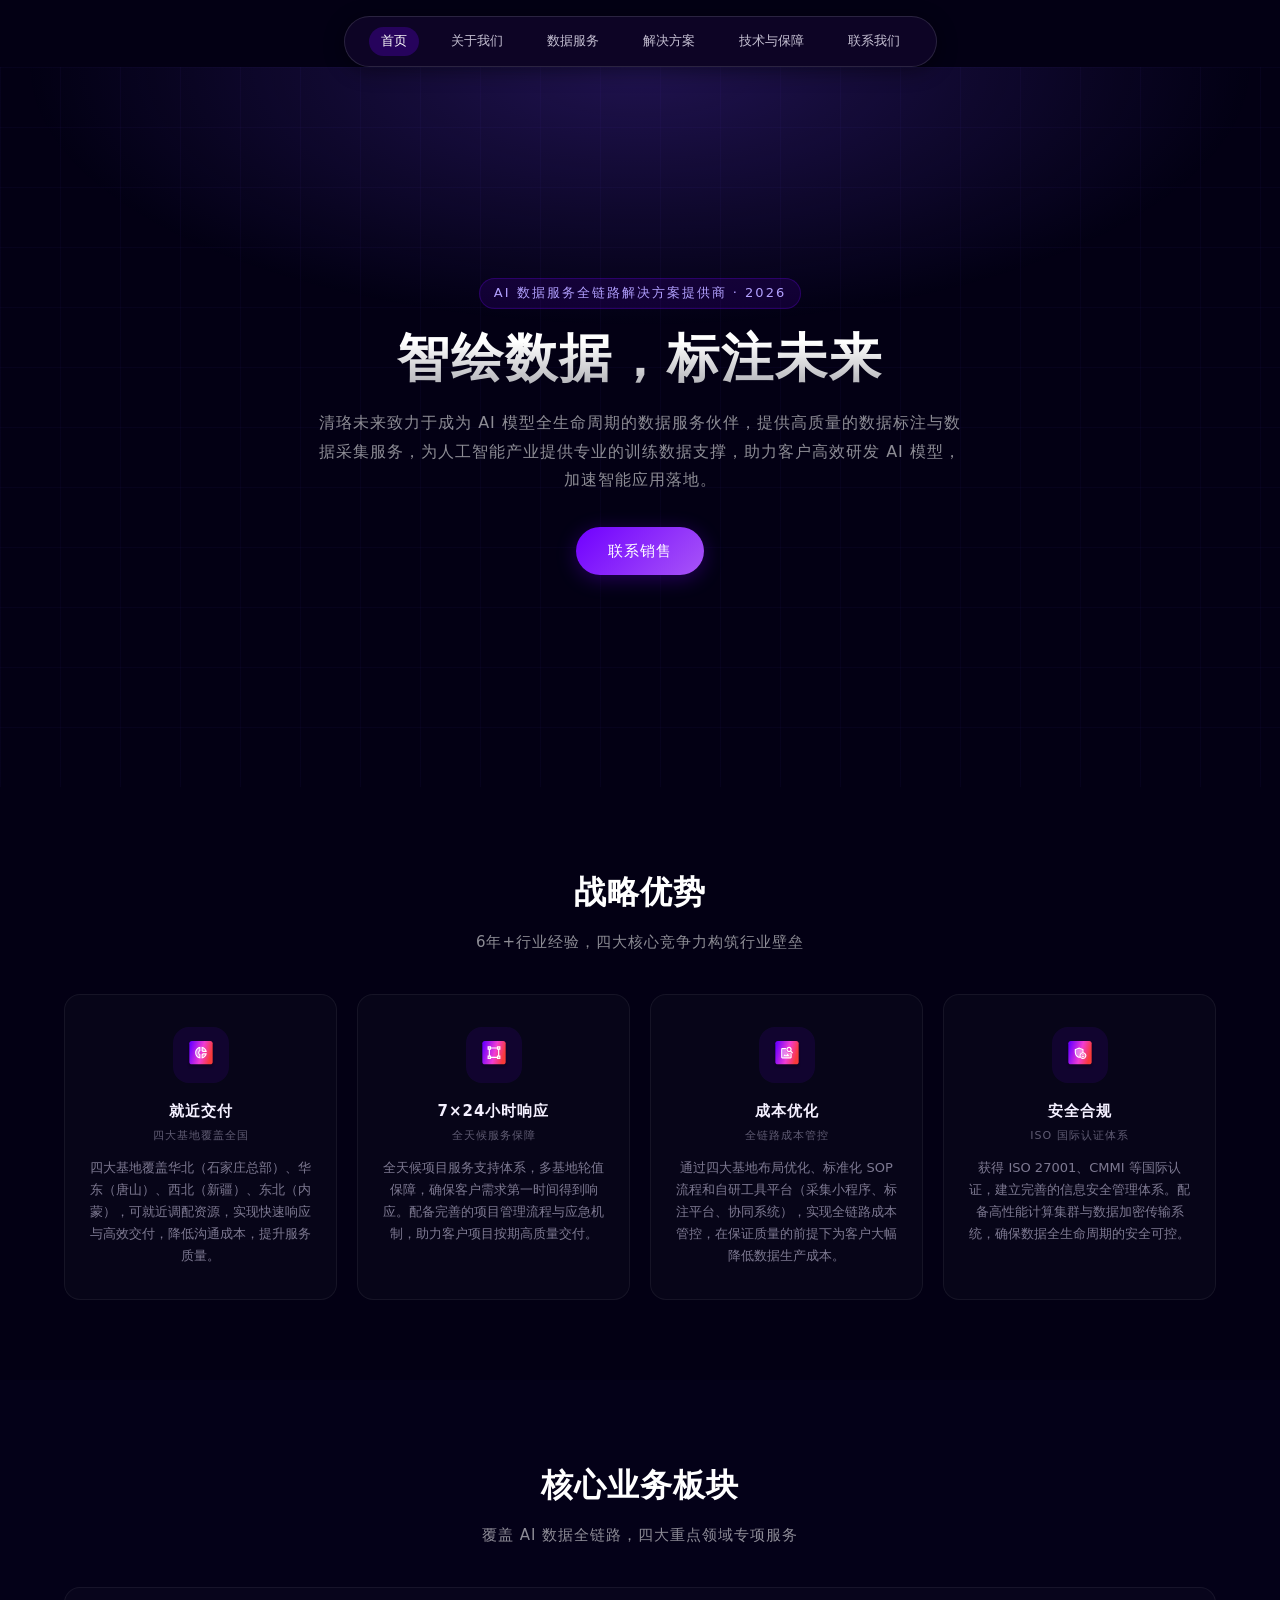
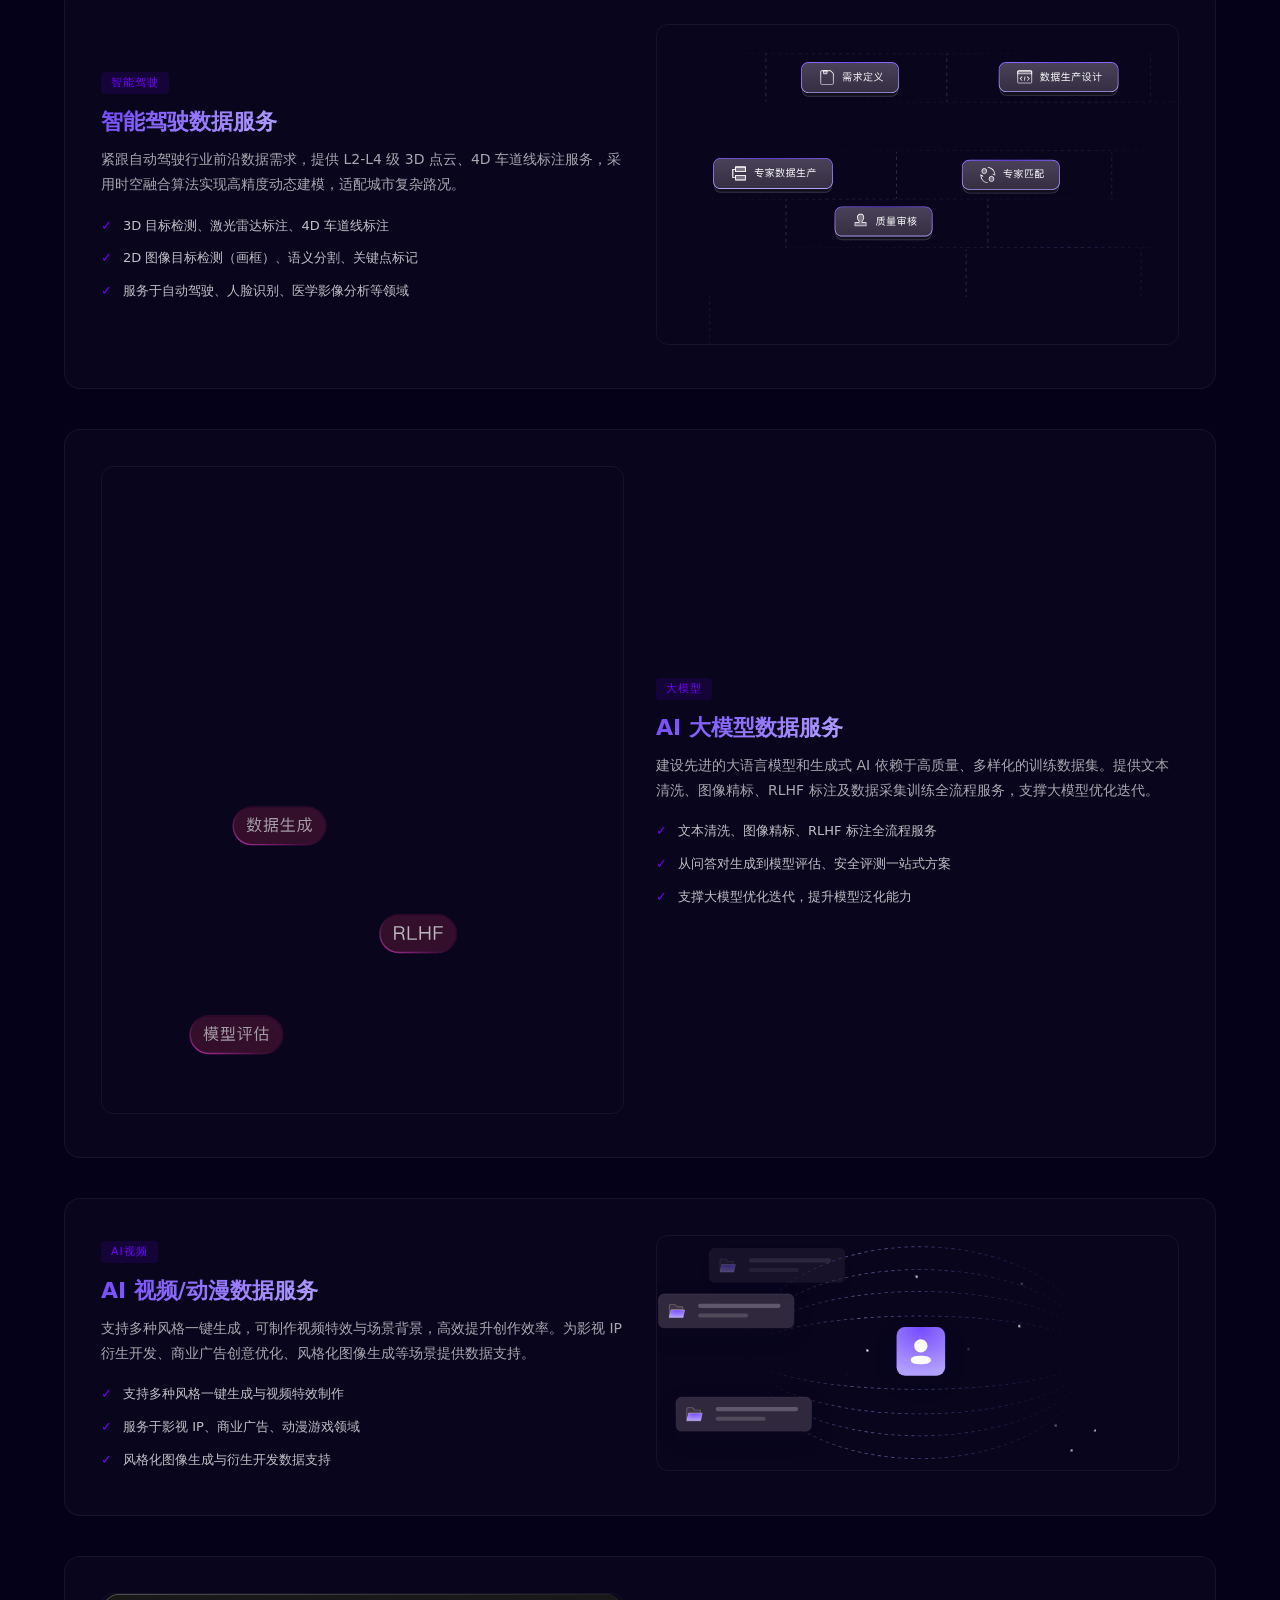
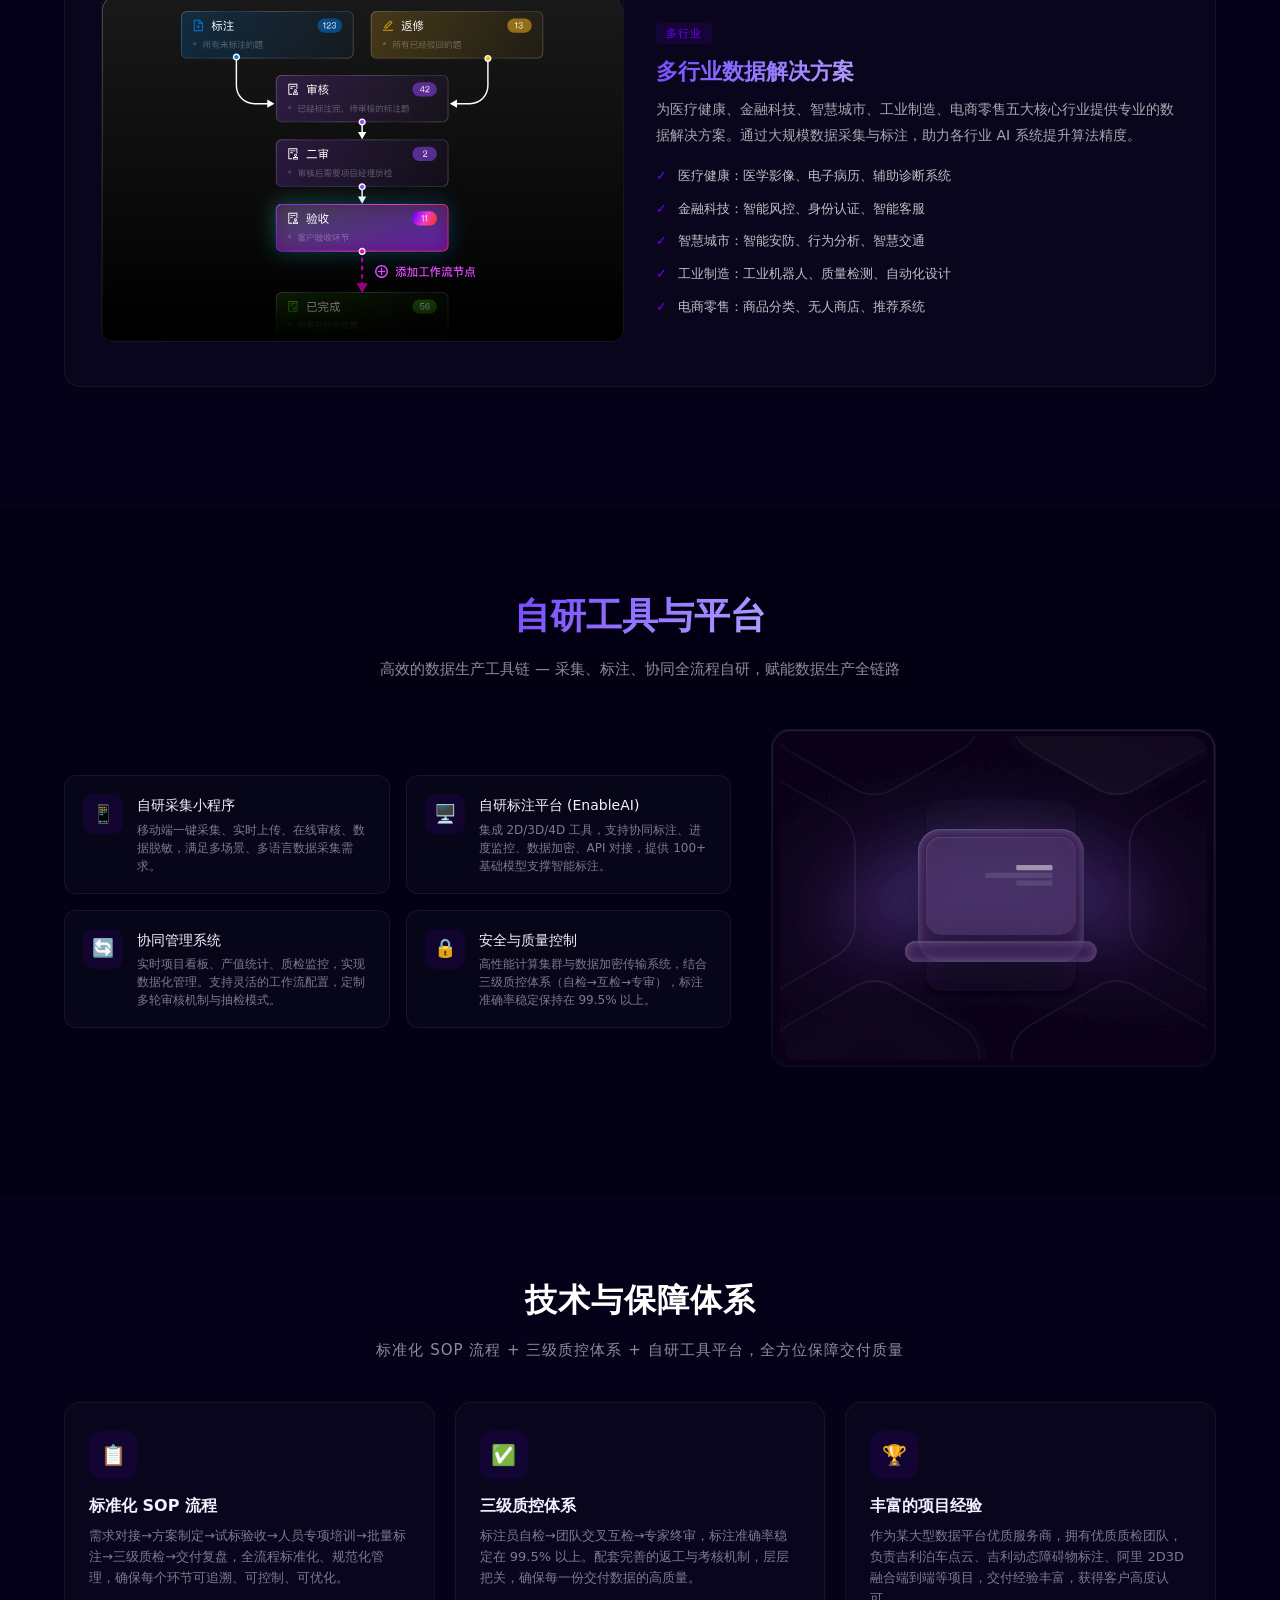
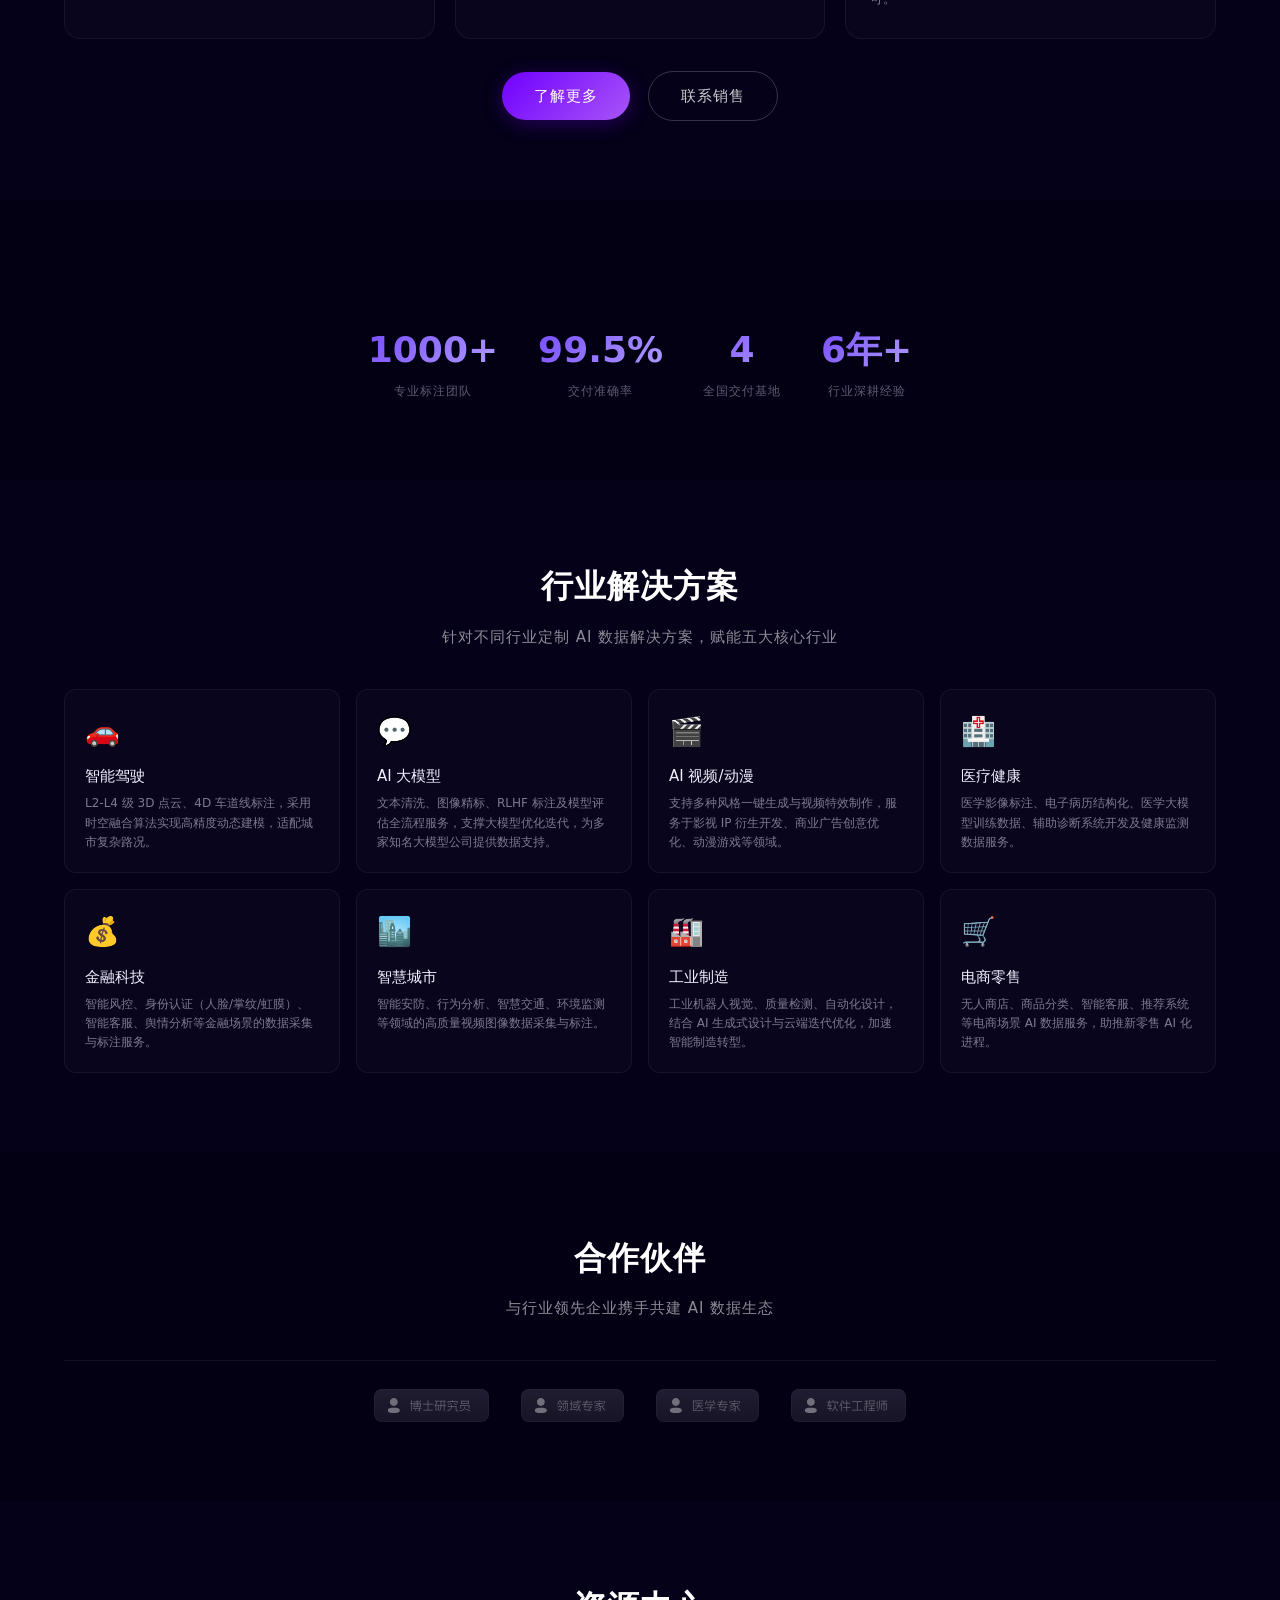
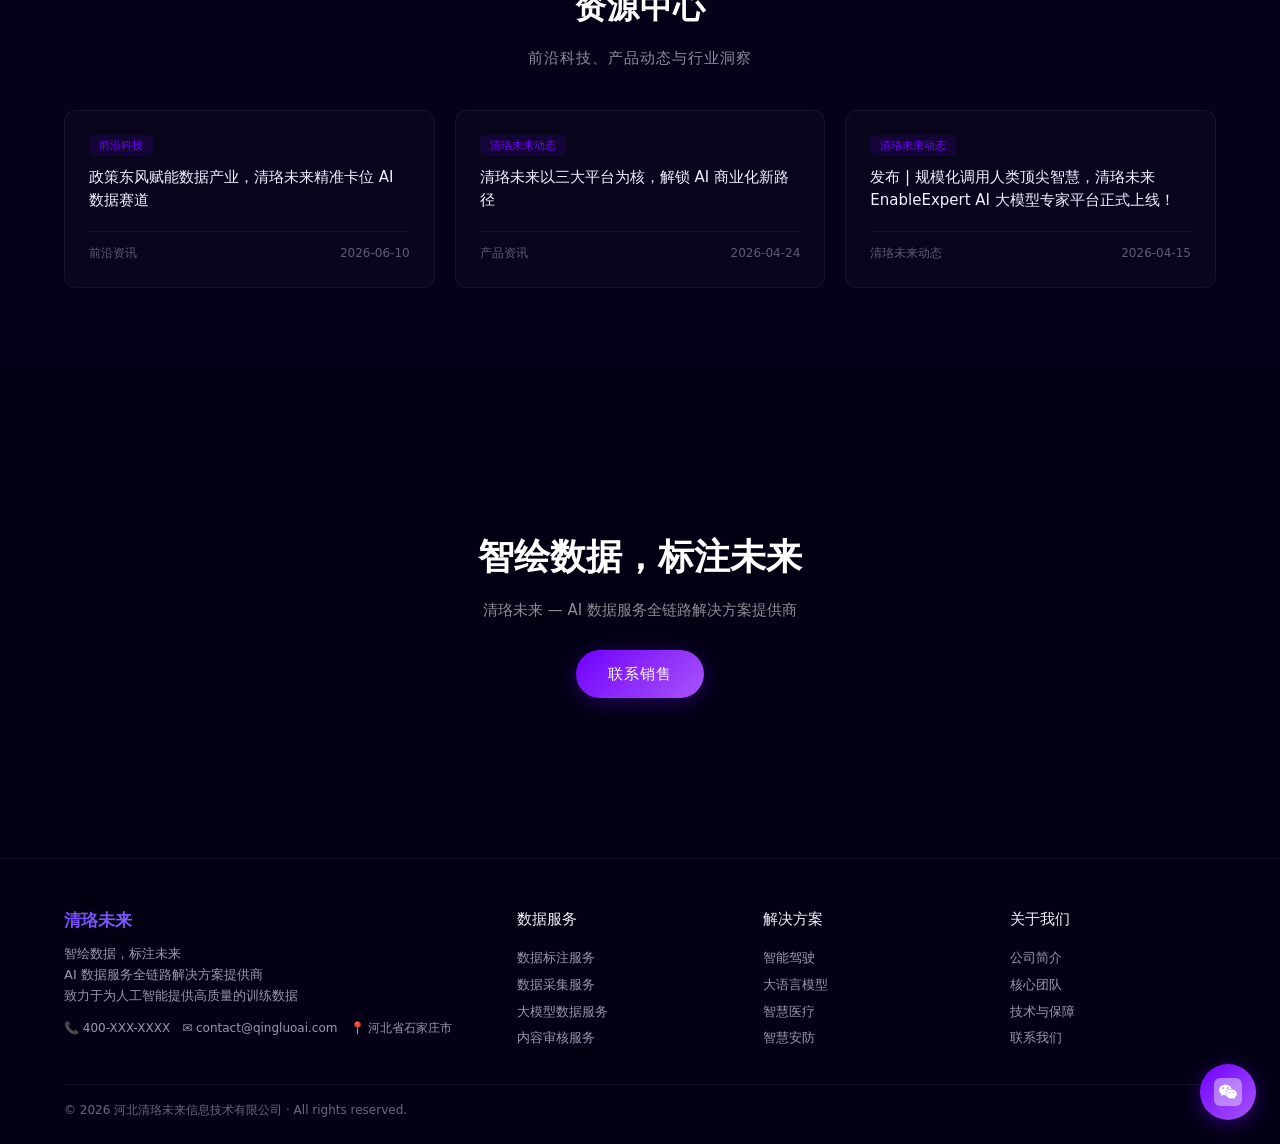
==== index.html @ dea110a1 "feat: 清珞未来官网初始版本 - 门户网站主页（index.html）及4个子页面 - 深色主题 + 紫色调 UI 体系 - 语义化 HTML5 标签 + 语义化 CSS 类名 - 滚动渐入动画（" ====
<!DOCTYPE html>
<html lang="zh-CN">

<head>
  <meta charset="UTF-8">
  <meta name="viewport" content="width=device-width, initial-scale=1.0">
  <title>清珞未来 - AI 数据服务全链路解决方案提供商</title>
  <meta name="description" content="河北清珞未来信息技术有限公司，AI数据服务全链路解决方案提供商，致力于提供数据标注、数据采集、大模型数据、内容审核等专业AI数据服务。">
  <link rel="icon" href="assets/images/favicon.png" type="image/png">
  <style>
    *,
    *::before,
    *::after {
      box-sizing: border-box;
      margin: 0;
      padding: 0
    }

    html {
      scroll-behavior: smooth
    }

    body {
      font-family: system-ui, -apple-system, BlinkMacSystemFont, 'Helvetica Neue', 'Segoe UI', Helvetica, Arial, 'PingFang SC', 'Microsoft YaHei', 'WenQuanYi Micro Hei', sans-serif;
      background: #030014;
      color: #fff;
      overflow-x: hidden;
      line-height: 1.6
    }

    a {
      text-decoration: none;
      color: inherit
    }

    ::selection {
      color: #fff;
      background: #4a428b
    }

    ::-webkit-scrollbar {
      width: 6px
    }

    ::-webkit-scrollbar-track {
      background: #030014
    }

    ::-webkit-scrollbar-thumb {
      background: #7000FF;
      border-radius: 3px
    }

    /* ===== Nav ===== */
    .nav-wrapper {
      position: sticky;
      top: 0;
      left: 0;
      right: 0;
      z-index: 99999;
      display: flex;
      justify-content: center;
      pointer-events: none;
      padding-top: 16px
    }

    .nav-pill {
      display: flex;
      align-items: center;
      gap: 20px;
      padding: 10px 24px;
      background: rgba(15, 5, 40, 0.92);
      border: 1px solid rgba(255, 255, 255, 0.12);
      border-radius: 40px;
      backdrop-filter: blur(20px);
      pointer-events: auto;
      box-shadow: 0 4px 20px rgba(0, 0, 0, 0.4)
    }

    .nav-pill a {
      padding: 4px 12px;
      color: rgba(244, 240, 255, 0.8);
      font-size: 13px;
      font-weight: 500;
      cursor: pointer;
      transition: all 0.3s ease;
      white-space: nowrap;
      border-radius: 20px
    }

    .nav-pill a:hover,
    .nav-pill a.active {
      color: #fff;
      background: rgba(112, 0, 255, 0.25)
    }

    /* ===== Animations ===== */
    .page {
      animation: fadeIn 0.4s ease both
    }

    @keyframes fadeIn {
      from {
        opacity: 0;
        transform: translateY(12px)
      }

      to {
        opacity: 1;
        transform: translateY(0)
      }
    }

    .ql-reveal {
      opacity: 0;
      transform: translateY(30px);
      transition: opacity .7s cubic-bezier(.25, .1, .25, 1), transform .7s cubic-bezier(.25, .1, .25, 1)
    }

    .ql-reveal.show {
      opacity: 1;
      transform: translateY(0)
    }

    .ql-d1 {
      transition-delay: .1s
    }

    .ql-d2 {
      transition-delay: .2s
    }

    .ql-d3 {
      transition-delay: .3s
    }

    .ql-d4 {
      transition-delay: .4s
    }

    .ql-d5 {
      transition-delay: .5s
    }

    .ql-d6 {
      transition-delay: .6s
    }

    /* ===== Layout ===== */
    .container {
      max-width: 1200px;
      margin: 0 auto;
      padding: 0 24px
    }

    .section {
      padding: 80px 0
    }

    .section-alt {
      background: rgba(117, 73, 255, 0.02)
    }

    .section-title {
      font-size: 32px;
      font-weight: 600;
      text-align: center;
      color: #fff;
      margin-bottom: 12px;
      letter-spacing: 1px
    }

    .section-subtitle {
      text-align: center;
      color: rgba(255, 255, 255, 0.55);
      font-size: 15px;
      max-width: 650px;
      margin: 0 auto 40px;
      letter-spacing: 1px
    }

    /* ===== Hero ===== */
    .hero {
      min-height: 80vh;
      display: flex;
      align-items: center;
      position: relative;
      overflow: hidden
    }

    .hero-bg {
      position: absolute;
      inset: 0;
      background: radial-gradient(ellipse 80% 60% at 50% 0%, rgba(117, 73, 255, 0.25) 0%, transparent 60%);
      z-index: 0
    }

    .hero-grid {
      position: absolute;
      inset: 0;
      background-image: linear-gradient(rgba(117, 73, 255, 0.04) 1px, transparent 1px), linear-gradient(90deg, rgba(117, 73, 255, 0.04) 1px, transparent 1px);
      background-size: 60px 60px;
      z-index: 0
    }

    .hero-content {
      position: relative;
      z-index: 1;
      text-align: center;
      max-width: 900px;
      margin: 0 auto;
      padding: 0 24px
    }

    .hero h1 {
      font-size: 52px;
      font-weight: 700;
      line-height: 1.15;
      margin-bottom: 20px;
      letter-spacing: 2px
    }

    .hero h1 .gradient-text {
      background: linear-gradient(180deg, #FFFFFF 23%, rgba(255, 255, 255, 0.70) 95%);
      -webkit-background-clip: text;
      -webkit-text-fill-color: transparent;
      background-clip: text
    }

    .hero p {
      color: rgba(255, 255, 255, 0.55);
      font-size: 16px;
      max-width: 650px;
      margin: 0 auto 32px;
      letter-spacing: 1px;
      line-height: 1.8
    }

    .hero-tag {
      display: inline-block;
      padding: 4px 14px;
      border-radius: 20px;
      background: rgba(112, 0, 255, 0.12);
      border: 1px solid rgba(112, 0, 255, 0.25);
      color: #b2a0ff;
      font-size: 13px;
      margin-bottom: 20px;
      letter-spacing: 2px
    }

    /* ===== Buttons ===== */
    .btn {
      display: inline-flex;
      align-items: center;
      gap: 8px;
      padding: 12px 32px;
      border-radius: 40px;
      font-size: 15px;
      font-weight: 500;
      cursor: pointer;
      transition: all 0.3s ease;
      border: none;
      letter-spacing: 1px
    }

    .btn-primary {
      background: linear-gradient(135deg, #7000FF, #a855f7);
      color: #fff;
      box-shadow: 0 4px 20px rgba(112, 0, 255, 0.3)
    }

    .btn-primary:hover {
      transform: translateY(-2px);
      box-shadow: 0 8px 30px rgba(112, 0, 255, 0.45)
    }

    .btn-outline {
      background: transparent;
      border: 1px solid rgba(255, 255, 255, 0.2);
      color: rgba(255, 255, 255, 0.8)
    }

    .btn-outline:hover {
      border-color: #7000FF;
      color: #fff;
      background: rgba(112, 0, 255, 0.1)
    }

    .hero-cta {
      display: flex;
      gap: 16px;
      justify-content: center;
      flex-wrap: wrap
    }

    /* ===== Features Grid ===== */
    .features-grid {
      display: grid;
      grid-template-columns: repeat(4, 1fr);
      gap: 20px
    }

    .feature-card {
      background: rgba(255, 255, 255, 0.02);
      border: 1px solid rgba(255, 255, 255, 0.06);
      border-radius: 16px;
      padding: 32px 24px;
      text-align: center;
      transition: all 0.4s ease
    }

    .feature-card:hover {
      transform: translateY(-6px);
      border-color: rgba(112, 0, 255, 0.3);
      box-shadow: 0 20px 60px rgba(117, 73, 255, 0.08)
    }

    .feature-icon {
      width: 56px;
      height: 56px;
      margin: 0 auto 16px;
      border-radius: 16px;
      background: rgba(112, 0, 255, 0.1);
      display: flex;
      align-items: center;
      justify-content: center
    }

    .feature-icon img {
      width: 28px;
      height: 28px;
      object-fit: contain
    }

    .feature-card h3 {
      font-size: 15px;
      font-weight: 600;
      color: #F4F0FF;
      margin-bottom: 4px;
      letter-spacing: 1px
    }

    .feature-card .feature-sub {
      font-size: 11px;
      color: rgba(155, 150, 176, 0.6);
      letter-spacing: 1px;
      margin-bottom: 12px
    }

    .feature-card p {
      font-size: 13px;
      color: rgba(155, 150, 176, 0.8);
      line-height: 1.7
    }

    /* ===== Cards ===== */
    .card {
      background: rgba(255, 255, 255, 0.02);
      border: 1px solid rgba(255, 255, 255, 0.06);
      border-radius: 12px;
      padding: 28px 24px;
      transition: all 0.3s ease
    }

    .card:hover {
      transform: translateY(-4px);
      border-color: rgba(112, 0, 255, 0.3);
      box-shadow: 0 20px 60px rgba(117, 73, 255, 0.08)
    }

    /* ===== Service Block ===== */
    .service-block {
      display: grid;
      grid-template-columns: 1fr 1fr;
      gap: 32px;
      align-items: center;
      margin-bottom: 40px;
      padding: 36px;
      background: rgba(255, 255, 255, 0.02);
      border: 1px solid rgba(255, 255, 255, 0.06);
      border-radius: 16px
    }

    .service-block.reverse {
      grid-template-columns: 1fr 1fr;
      direction: rtl
    }

    .service-block.reverse>* {
      direction: ltr
    }

    .service-block h3 {
      font-size: 22px;
      font-weight: 600;
      margin-bottom: 8px
    }

    .service-block h3 .gradient-accent {
      background: linear-gradient(135deg, #7549ff, #b2a0ff);
      -webkit-background-clip: text;
      -webkit-text-fill-color: transparent;
      background-clip: text
    }

    .service-block .tag {
      display: inline-block;
      padding: 2px 10px;
      border-radius: 4px;
      background: rgba(112, 0, 255, 0.12);
      color: #7000FF;
      font-size: 11px;
      margin-bottom: 10px;
      letter-spacing: 1px
    }

    .service-block p {
      color: rgba(255, 255, 255, 0.65);
      line-height: 1.8;
      margin-bottom: 12px;
      font-size: 14px
    }

    .service-block ul {
      list-style: none
    }

    .service-block ul li {
      padding: 6px 0;
      padding-left: 22px;
      position: relative;
      color: rgba(255, 255, 255, 0.75);
      font-size: 13px
    }

    .service-block ul li::before {
      content: '✓';
      position: absolute;
      left: 0;
      color: #7000FF;
      font-weight: 700
    }

    .service-block img {
      border-radius: 12px;
      border: 1px solid rgba(255, 255, 255, 0.06);
      width: 100%;
      height: auto;
      transition: transform 0.3s ease
    }

    .service-block img:hover {
      transform: scale(1.02)
    }

    /* ===== Platform ===== */
    .platform-header {
      text-align: center;
      margin-bottom: 48px
    }

    .platform-header h2 {
      font-size: 36px;
      font-weight: 700;
      margin-bottom: 12px
    }

    .platform-header h2 .gradient-accent {
      background: linear-gradient(135deg, #7549ff, #b2a0ff);
      -webkit-background-clip: text;
      -webkit-text-fill-color: transparent;
      background-clip: text
    }

    .platform-header p {
      color: rgba(255, 255, 255, 0.55);
      max-width: 600px;
      margin: 0 auto;
      font-size: 15px
    }

    .playout {
      display: grid;
      grid-template-columns: 1.2fr 0.8fr;
      gap: 40px;
      align-items: center;
      margin-bottom: 40px
    }

    .platform-visual img {
      width: 100%;
      height: auto;
      border-radius: 16px;
      border: 1px solid rgba(255, 255, 255, 0.06)
    }

    .pfeatures {
      display: grid;
      grid-template-columns: 1fr 1fr;
      gap: 16px
    }

    .pfeature {
      display: flex;
      gap: 14px;
      padding: 18px;
      background: rgba(255, 255, 255, 0.02);
      border: 1px solid rgba(255, 255, 255, 0.06);
      border-radius: 12px;
      transition: all 0.3s ease
    }

    .pfeature:hover {
      background: rgba(112, 0, 255, 0.05);
      border-color: rgba(112, 0, 255, 0.2)
    }

    .pfeature-icon {
      width: 40px;
      height: 40px;
      min-width: 40px;
      border-radius: 10px;
      background: rgba(112, 0, 255, 0.1);
      display: flex;
      align-items: center;
      justify-content: center;
      font-size: 18px
    }

    .pfeature h4 {
      font-size: 14px;
      font-weight: 500;
      color: #F4F0FF;
      margin-bottom: 4px
    }

    .pfeature p {
      font-size: 12px;
      color: rgba(155, 150, 176, 0.8);
      line-height: 1.5
    }

    /* ===== QC Section ===== */
    .qc-header {
      text-align: center;
      margin-bottom: 48px
    }

    .qc-header h2 {
      font-size: 36px;
      font-weight: 700;
      margin-bottom: 12px
    }

    .qc-header h2 .gradient-accent {
      background: linear-gradient(135deg, #7549ff, #b2a0ff);
      -webkit-background-clip: text;
      -webkit-text-fill-color: transparent;
      background-clip: text
    }

    .qc-header p {
      color: rgba(255, 255, 255, 0.55);
      max-width: 600px;
      margin: 0 auto;
      font-size: 15px
    }

    .qc-grid {
      display: grid;
      grid-template-columns: repeat(3, 1fr);
      gap: 20px
    }

    .qc-card {
      background: rgba(255, 255, 255, 0.02);
      border: 1px solid rgba(255, 255, 255, 0.06);
      border-radius: 16px;
      padding: 28px 24px;
      transition: all 0.3s ease
    }

    .qc-card:hover {
      transform: translateY(-4px);
      border-color: rgba(112, 0, 255, 0.3)
    }

    .qc-card-icon {
      width: 48px;
      height: 48px;
      border-radius: 12px;
      background: rgba(112, 0, 255, 0.1);
      display: flex;
      align-items: center;
      justify-content: center;
      font-size: 20px;
      margin-bottom: 14px
    }

    .qc-card h4 {
      font-size: 16px;
      font-weight: 600;
      color: #F4F0FF;
      margin-bottom: 8px
    }

    .qc-card p {
      font-size: 13px;
      color: rgba(155, 150, 176, 0.8);
      line-height: 1.6
    }

    /* ===== Solutions Grid ===== */
    .solution-grid {
      display: grid;
      grid-template-columns: repeat(4, 1fr);
      gap: 16px
    }

    .solution-item {
      background: rgba(255, 255, 255, 0.02);
      border: 1px solid rgba(255, 255, 255, 0.06);
      border-radius: 12px;
      padding: 20px;
      transition: all 0.3s ease
    }

    .solution-item:hover {
      transform: translateY(-4px);
      border-color: rgba(112, 0, 255, 0.3);
      box-shadow: 0 20px 60px rgba(117, 73, 255, 0.08)
    }

    .solution-icon {
      font-size: 28px;
      margin-bottom: 10px
    }

    .solution-item h4 {
      font-size: 15px;
      font-weight: 500;
      color: #F4F0FF;
      margin-bottom: 6px
    }

    .solution-item p {
      font-size: 12px;
      color: rgba(155, 150, 176, 0.8);
      line-height: 1.6
    }

    /* ===== Blog ===== */
    .blog-grid {
      display: grid;
      grid-template-columns: repeat(3, 1fr);
      gap: 20px
    }

    .blog-card {
      background: rgba(255, 255, 255, 0.02);
      border: 1px solid rgba(255, 255, 255, 0.06);
      border-radius: 12px;
      padding: 24px;
      transition: all 0.3s ease;
      display: flex;
      flex-direction: column
    }

    .blog-card:hover {
      transform: translateY(-4px);
      border-color: rgba(112, 0, 255, 0.3)
    }

    .blog-tag {
      display: inline-block;
      padding: 2px 10px;
      border-radius: 4px;
      background: rgba(112, 0, 255, 0.12);
      color: #7000FF;
      font-size: 11px;
      margin-bottom: 10px;
      align-self: flex-start
    }

    .blog-card h4 {
      font-size: 15px;
      font-weight: 500;
      color: #F4F0FF;
      margin-bottom: 8px;
      line-height: 1.5;
      flex: 1
    }

    .blog-meta {
      display: flex;
      justify-content: space-between;
      color: rgba(155, 150, 176, 0.6);
      font-size: 12px;
      margin-top: 12px;
      padding-top: 12px;
      border-top: 1px solid rgba(255, 255, 255, 0.06)
    }

    /* ===== Contact / CTA ===== */
    .cta-banner {
      text-align: center;
      padding: 80px 0;
      position: relative
    }

    .cta-banner h2 {
      font-size: 36px;
      font-weight: 700;
      margin-bottom: 12px
    }

    .cta-banner p {
      color: rgba(255, 255, 255, 0.55);
      margin-bottom: 28px;
      font-size: 15px
    }

    /* ===== Stats ===== */
    .stats-row {
      display: flex;
      justify-content: center;
      gap: 40px;
      flex-wrap: wrap;
      margin-top: 40px
    }

    .stat-item {
      text-align: center
    }

    .stat-num {
      font-size: 36px;
      font-weight: 700;
      background: linear-gradient(135deg, #7549ff, #b2a0ff);
      -webkit-background-clip: text;
      -webkit-text-fill-color: transparent;
      background-clip: text
    }

    .stat-label {
      color: rgba(155, 150, 176, 0.6);
      font-size: 12px;
      margin-top: 4px;
      letter-spacing: 1px
    }

    /* ===== Partners ===== */
    .partner-row {
      display: flex;
      justify-content: center;
      align-items: center;
      gap: 32px;
      flex-wrap: wrap;
      margin-top: 32px;
      padding-top: 28px;
      border-top: 1px solid rgba(255, 255, 255, 0.06)
    }

    /* ===== Footer ===== */
    .footer {
      border-top: 1px solid rgba(255, 255, 255, 0.06);
      padding: 48px 0 24px
    }

    .footer-inner {
      display: grid;
      grid-template-columns: 2fr 1fr 1fr 1fr;
      gap: 40px;
      margin-bottom: 32px
    }

    .footer-brand .logo-text {
      font-size: 17px;
      font-weight: 600;
      background: linear-gradient(135deg, #7549ff, #b2a0ff);
      -webkit-background-clip: text;
      -webkit-text-fill-color: transparent;
      background-clip: text;
      margin-bottom: 10px;
      display: block
    }

    .footer-brand p {
      color: #9B96B0;
      font-size: 13px;
      line-height: 1.6;
      max-width: 280px
    }

    .footer h4 {
      font-size: 15px;
      font-weight: 500;
      margin-bottom: 14px;
      color: #F4F0FF
    }

    .footer a {
      display: block;
      color: #9B96B0;
      font-size: 13px;
      padding: 3px 0;
      transition: color 0.3s ease
    }

    .footer a:hover {
      color: #b2a0ff
    }

    .footer-bottom {
      border-top: 1px solid rgba(255, 255, 255, 0.06);
      padding-top: 16px;
      display: flex;
      justify-content: space-between;
      flex-wrap: wrap;
      gap: 10px
    }

    .footer-bottom p {
      color: #6B6680;
      font-size: 12px
    }

    .footer-contact {
      display: flex;
      gap: 12px;
      margin-top: 12px;
      flex-wrap: wrap
    }

    .footer-contact span {
      color: #9B96B0;
      font-size: 12px;
      display: flex;
      align-items: center;
      gap: 4px
    }

    /* ===== Chat Widget ===== */
    .chat-widget {
      position: fixed;
      bottom: 24px;
      right: 24px;
      z-index: 9999
    }

    .chat-btn {
      width: 56px;
      height: 56px;
      border-radius: 50%;
      background: linear-gradient(135deg, #7000FF, #a855f7);
      border: none;
      cursor: pointer;
      display: flex;
      align-items: center;
      justify-content: center;
      box-shadow: 0 4px 20px rgba(112, 0, 255, 0.4);
      transition: all 0.3s ease
    }

    .chat-btn:hover {
      transform: scale(1.1);
      box-shadow: 0 8px 30px rgba(112, 0, 255, 0.5)
    }

    .chat-btn img {
      width: 28px;
      height: 28px;
      filter: brightness(0) invert(1)
    }

    /* ===== Responsive ===== */
    @media(max-width:1024px) {

      .features-grid,
      .qc-grid {
        grid-template-columns: repeat(2, 1fr)
      }

      .solution-grid {
        grid-template-columns: repeat(2, 1fr)
      }

      .playout {
        grid-template-columns: 1fr
      }

      .blog-grid {
        grid-template-columns: 1fr
      }

      .footer-inner {
        grid-template-columns: repeat(2, 1fr)
      }

      .service-block {
        grid-template-columns: 1fr;
        text-align: center
      }

      .service-block.reverse {
        direction: ltr
      }

      .service-block ul li {
        padding-left: 0;
        text-align: center
      }

      .service-block ul li::before {
        position: static;
        margin-right: 6px
      }

      .stats-row {
        gap: 24px
      }
    }

    @media(max-width:768px) {
      .nav-pill {
        gap: 10px;
        padding: 8px 16px;
        flex-wrap: wrap;
        justify-content: center
      }

      .nav-pill a {
        font-size: 12px;
        padding: 3px 8px
      }

      .hero h1 {
        font-size: 28px
      }

      .hero {
        min-height: 60vh
      }

      .features-grid,
      .qc-grid {
        grid-template-columns: 1fr
      }

      .solution-grid {
        grid-template-columns: 1fr
      }

      .pfeatures {
        grid-template-columns: 1fr
      }

      .section {
        padding: 48px 0
      }

      .section-title {
        font-size: 22px
      }

      .footer-inner {
        grid-template-columns: 1fr
      }

      .hero-cta {
        flex-direction: column;
        align-items: center
      }

      .stat-num {
        font-size: 28px
      }
    }
  </style>
</head>

<body class="page">

  <nav class="nav-wrapper">
    <div class="nav-pill">
      <a href="index.html" class="active">首页</a>
      <a href="about.html">关于我们</a>
      <a href="services.html">数据服务</a>
      <a href="solutions.html">解决方案</a>
      <a href="technology.html">技术与保障</a>
      <a href="index.html#contact">联系我们</a>
    </div>
  </nav>

  <section class="hero">
    <div class="hero-bg"></div>
    <div class="hero-grid"></div>
    <div class="hero-content ql-reveal">
      <div class="hero-tag">AI 数据服务全链路解决方案提供商 · 2026</div>
      <h1><span class="gradient-text">智绘数据，标注未来</span></h1>
      <p>清珞未来致力于成为 AI 模型全生命周期的数据服务伙伴，提供高质量的数据标注与数据采集服务，为人工智能产业提供专业的训练数据支撑，助力客户高效研发 AI 模型，加速智能应用落地。</p>
      <div class="hero-cta">
        <a href="index.html#contact" class="btn btn-primary">联系销售</a>
      </div>
    </div>
  </section>

  <section class="section">
    <div class="container">
      <h2 class="section-title ql-reveal">战略优势</h2>
      <p class="section-subtitle ql-reveal ql-d1">6年+行业经验，四大核心竞争力构筑行业壁垒</p>
      <div class="features-grid">
        <div class="feature-card ql-reveal ql-d1">
          <div class="feature-icon"><img src="assets/images/img_003.svg" alt="" loading="lazy"></div>
          <h3>就近交付</h3>
          <div class="feature-sub">四大基地覆盖全国</div>
          <p>四大基地覆盖华北（石家庄总部）、华东（唐山）、西北（新疆）、东北（内蒙），可就近调配资源，实现快速响应与高效交付，降低沟通成本，提升服务质量。</p>
        </div>
        <div class="feature-card ql-reveal ql-d2">
          <div class="feature-icon"><img src="assets/images/img_060.svg" alt="" loading="lazy"></div>
          <h3>7×24小时响应</h3>
          <div class="feature-sub">全天候服务保障</div>
          <p>全天候项目服务支持体系，多基地轮值保障，确保客户需求第一时间得到响应。配备完善的项目管理流程与应急机制，助力客户项目按期高质量交付。</p>
        </div>
        <div class="feature-card ql-reveal ql-d3">
          <div class="feature-icon"><img src="assets/images/img_063.svg" alt="" loading="lazy"></div>
          <h3>成本优化</h3>
          <div class="feature-sub">全链路成本管控</div>
          <p>通过四大基地布局优化、标准化 SOP 流程和自研工具平台（采集小程序、标注平台、协同系统），实现全链路成本管控，在保证质量的前提下为客户大幅降低数据生产成本。</p>
        </div>
        <div class="feature-card ql-reveal ql-d4">
          <div class="feature-icon"><img src="assets/images/img_064.svg" alt="" loading="lazy"></div>
          <h3>安全合规</h3>
          <div class="feature-sub">ISO 国际认证体系</div>
          <p>获得 ISO 27001、CMMI 等国际认证，建立完善的信息安全管理体系。配备高性能计算集群与数据加密传输系统，确保数据全生命周期的安全可控。</p>
        </div>
      </div>
    </div>
  </section>

  <section class="section section-alt" id="services">
    <div class="container">
      <h2 class="section-title ql-reveal">核心业务板块</h2>
      <p class="section-subtitle ql-reveal ql-d1">覆盖 AI 数据全链路，四大重点领域专项服务</p>
      <div class="service-block ql-reveal ql-d1">
        <div>
          <span class="tag">智能驾驶</span>
          <h3><span class="gradient-accent">智能驾驶数据服务</span></h3>
          <p>紧跟自动驾驶行业前沿数据需求，提供 L2-L4 级 3D 点云、4D 车道线标注服务，采用时空融合算法实现高精度动态建模，适配城市复杂路况。</p>
          <ul>
            <li>3D 目标检测、激光雷达标注、4D 车道线标注</li>
            <li>2D 图像目标检测（画框）、语义分割、关键点标记</li>
            <li>服务于自动驾驶、人脸识别、医学影像分析等领域</li>
          </ul>
        </div>
        <div><img src="assets/images/img_021.svg" alt="智能驾驶数据服务" loading="lazy"></div>
      </div>
      <div class="service-block reverse ql-reveal ql-d2">
        <div>
          <span class="tag">大模型</span>
          <h3><span class="gradient-accent">AI 大模型数据服务</span></h3>
          <p>建设先进的大语言模型和生成式 AI 依赖于高质量、多样化的训练数据集。提供文本清洗、图像精标、RLHF 标注及数据采集训练全流程服务，支撑大模型优化迭代。</p>
          <ul>
            <li>文本清洗、图像精标、RLHF 标注全流程服务</li>
            <li>从问答对生成到模型评估、安全评测一站式方案</li>
            <li>支撑大模型优化迭代，提升模型泛化能力</li>
          </ul>
        </div>
        <div><img src="assets/images/img_037.svg" alt="AI 大模型数据服务" loading="lazy"></div>
      </div>
      <div class="service-block ql-reveal ql-d3">
        <div>
          <span class="tag">AI视频</span>
          <h3><span class="gradient-accent">AI 视频/动漫数据服务</span></h3>
          <p>支持多种风格一键生成，可制作视频特效与场景背景，高效提升创作效率。为影视 IP 衍生开发、商业广告创意优化、风格化图像生成等场景提供数据支持。</p>
          <ul>
            <li>支持多种风格一键生成与视频特效制作</li>
            <li>服务于影视 IP、商业广告、动漫游戏领域</li>
            <li>风格化图像生成与衍生开发数据支持</li>
          </ul>
        </div>
        <div><img src="assets/images/img_072.svg" alt="AI 视频/动漫数据服务" loading="lazy"></div>
      </div>
      <div class="service-block reverse ql-reveal ql-d4">
        <div>
          <span class="tag">多行业</span>
          <h3><span class="gradient-accent">多行业数据解决方案</span></h3>
          <p>为医疗健康、金融科技、智慧城市、工业制造、电商零售五大核心行业提供专业的数据解决方案。通过大规模数据采集与标注，助力各行业 AI 系统提升算法精度。</p>
          <ul>
            <li>医疗健康：医学影像、电子病历、辅助诊断系统</li>
            <li>金融科技：智能风控、身份认证、智能客服</li>
            <li>智慧城市：智能安防、行为分析、智慧交通</li>
            <li>工业制造：工业机器人、质量检测、自动化设计</li>
            <li>电商零售：商品分类、无人商店、推荐系统</li>
          </ul>
        </div>
        <div><img src="assets/images/img_015.svg" alt="多行业数据解决方案" loading="lazy"></div>
      </div>
    </div>
  </section>

  <section class="section" id="platform">
    <div class="container">
      <div class="platform-header ql-reveal">
        <h2><span class="gradient-accent">自研工具与平台</span></h2>
        <p>高效的数据生产工具链 — 采集、标注、协同全流程自研，赋能数据生产全链路</p>
      </div>
      <div class="playout ql-reveal ql-d1">
        <div class="pfeatures">
          <div class="pfeature ql-reveal ql-d1">
            <div class="pfeature-icon">📱</div>
            <div>
              <h4>自研采集小程序</h4>
              <p>移动端一键采集、实时上传、在线审核、数据脱敏，满足多场景、多语言数据采集需求。</p>
            </div>
          </div>
          <div class="pfeature ql-reveal ql-d2">
            <div class="pfeature-icon">🖥️</div>
            <div>
              <h4>自研标注平台 (EnableAI)</h4>
              <p>集成 2D/3D/4D 工具，支持协同标注、进度监控、数据加密、API 对接，提供 100+ 基础模型支撑智能标注。</p>
            </div>
          </div>
          <div class="pfeature ql-reveal ql-d3">
            <div class="pfeature-icon">🔄</div>
            <div>
              <h4>协同管理系统</h4>
              <p>实时项目看板、产值统计、质检监控，实现数据化管理。支持灵活的工作流配置，定制多轮审核机制与抽检模式。</p>
            </div>
          </div>
          <div class="pfeature ql-reveal ql-d4">
            <div class="pfeature-icon">🔒</div>
            <div>
              <h4>安全与质量控制</h4>
              <p>高性能计算集群与数据加密传输系统，结合三级质控体系（自检→互检→专审），标注准确率稳定保持在 99.5% 以上。</p>
            </div>
          </div>
        </div>
        <div class="platform-visual ql-reveal ql-d3">
          <img src="assets/images/img_009.svg" alt="自研平台展示" loading="lazy">
        </div>
      </div>
    </div>
  </section>

  <section class="section section-alt">
    <div class="container">
      <h2 class="section-title ql-reveal">技术与保障体系</h2>
      <p class="section-subtitle ql-reveal ql-d1">标准化 SOP 流程 + 三级质控体系 + 自研工具平台，全方位保障交付质量</p>
      <div class="qc-grid">
        <div class="qc-card ql-reveal ql-d1">
          <div class="qc-card-icon">📋</div>
          <h4>标准化 SOP 流程</h4>
          <p>需求对接→方案制定→试标验收→人员专项培训→批量标注→三级质检→交付复盘，全流程标准化、规范化管理，确保每个环节可追溯、可控制、可优化。</p>
        </div>
        <div class="qc-card ql-reveal ql-d2">
          <div class="qc-card-icon">✅</div>
          <h4>三级质控体系</h4>
          <p>标注员自检→团队交叉互检→专家终审，标注准确率稳定在 99.5% 以上。配套完善的返工与考核机制，层层把关，确保每一份交付数据的高质量。</p>
        </div>
        <div class="qc-card ql-reveal ql-d3">
          <div class="qc-card-icon">🏆</div>
          <h4>丰富的项目经验</h4>
          <p>作为某大型数据平台优质服务商，拥有优质质检团队，负责吉利泊车点云、吉利动态障碍物标注、阿里 2D3D 融合端到端等项目，交付经验丰富，获得客户高度认可。</p>
        </div>
      </div>
      <div style="text-align:center;margin-top:32px">
        <a href="technology.html" class="btn btn-primary">了解更多</a>
        <a href="index.html#contact" class="btn btn-outline" style="margin-left:12px">联系销售</a>
      </div>
    </div>
  </section>

  <section class="section">
    <div class="container">
      <div class="stats-row">
        <div class="stat-item ql-reveal">
          <div class="stat-num">1000+</div>
          <div class="stat-label">专业标注团队</div>
        </div>
        <div class="stat-item ql-reveal ql-d1">
          <div class="stat-num">99.5%</div>
          <div class="stat-label">交付准确率</div>
        </div>
        <div class="stat-item ql-reveal ql-d2">
          <div class="stat-num">4</div>
          <div class="stat-label">全国交付基地</div>
        </div>
        <div class="stat-item ql-reveal ql-d3">
          <div class="stat-num">6年+</div>
          <div class="stat-label">行业深耕经验</div>
        </div>
      </div>
    </div>
  </section>

  <section class="section section-alt" id="solutions">
    <div class="container">
      <h2 class="section-title ql-reveal">行业解决方案</h2>
      <p class="section-subtitle ql-reveal ql-d1">针对不同行业定制 AI 数据解决方案，赋能五大核心行业</p>
      <div class="solution-grid">
        <div class="solution-item ql-reveal ql-d1">
          <div class="solution-icon">🚗</div>
          <h4>智能驾驶</h4>
          <p>L2-L4 级 3D 点云、4D 车道线标注，采用时空融合算法实现高精度动态建模，适配城市复杂路况。</p>
        </div>
        <div class="solution-item ql-reveal ql-d2">
          <div class="solution-icon">💬</div>
          <h4>AI 大模型</h4>
          <p>文本清洗、图像精标、RLHF 标注及模型评估全流程服务，支撑大模型优化迭代，为多家知名大模型公司提供数据支持。</p>
        </div>
        <div class="solution-item ql-reveal ql-d3">
          <div class="solution-icon">🎬</div>
          <h4>AI 视频/动漫</h4>
          <p>支持多种风格一键生成与视频特效制作，服务于影视 IP 衍生开发、商业广告创意优化、动漫游戏等领域。</p>
        </div>
        <div class="solution-item ql-reveal ql-d4">
          <div class="solution-icon">🏥</div>
          <h4>医疗健康</h4>
          <p>医学影像标注、电子病历结构化、医学大模型训练数据、辅助诊断系统开发及健康监测数据服务。</p>
        </div>
        <div class="solution-item ql-reveal ql-d5">
          <div class="solution-icon">💰</div>
          <h4>金融科技</h4>
          <p>智能风控、身份认证（人脸/掌纹/虹膜）、智能客服、舆情分析等金融场景的数据采集与标注服务。</p>
        </div>
        <div class="solution-item ql-reveal ql-d6">
          <div class="solution-icon">🏙️</div>
          <h4>智慧城市</h4>
          <p>智能安防、行为分析、智慧交通、环境监测等领域的高质量视频图像数据采集与标注。</p>
        </div>
        <div class="solution-item ql-reveal ql-d6">
          <div class="solution-icon">🏭</div>
          <h4>工业制造</h4>
          <p>工业机器人视觉、质量检测、自动化设计，结合 AI 生成式设计与云端迭代优化，加速智能制造转型。</p>
        </div>
        <div class="solution-item ql-reveal ql-d6">
          <div class="solution-icon">🛒</div>
          <h4>电商零售</h4>
          <p>无人商店、商品分类、智能客服、推荐系统等电商场景 AI 数据服务，助推新零售 AI 化进程。</p>
        </div>
      </div>
    </div>
  </section>

  <section class="section">
    <div class="container">
      <h2 class="section-title ql-reveal">合作伙伴</h2>
      <p class="section-subtitle ql-reveal ql-d1">与行业领先企业携手共建 AI 数据生态</p>
      <div class="partner-row">
        <img src="assets/images/img_065.svg" alt="合作伙伴" height="33" loading="lazy"
          style="opacity:0.5;transition:opacity 0.3s" onmouseover="this.style.opacity=1"
          onmouseout="this.style.opacity=0.5">
        <img src="assets/images/img_066.svg" alt="合作伙伴" height="33" loading="lazy"
          style="opacity:0.5;transition:opacity 0.3s" onmouseover="this.style.opacity=1"
          onmouseout="this.style.opacity=0.5">
        <img src="assets/images/img_018.svg" alt="合作伙伴" height="33" loading="lazy"
          style="opacity:0.5;transition:opacity 0.3s" onmouseover="this.style.opacity=1"
          onmouseout="this.style.opacity=0.5">
        <img src="assets/images/img_019.svg" alt="合作伙伴" height="33" loading="lazy"
          style="opacity:0.5;transition:opacity 0.3s" onmouseover="this.style.opacity=1"
          onmouseout="this.style.opacity=0.5">
      </div>
    </div>
  </section>

  <section class="section section-alt" id="blog">
    <div class="container">
      <h2 class="section-title ql-reveal">资源中心</h2>
      <p class="section-subtitle ql-reveal ql-d1">前沿科技、产品动态与行业洞察</p>
      <div class="blog-grid">
        <div class="blog-card ql-reveal ql-d1">
          <span class="blog-tag">前沿科技</span>
          <h4>政策东风赋能数据产业，清珞未来精准卡位 AI 数据赛道</h4>
          <div class="blog-meta">
            <span>前沿资讯</span>
            <span>2026-06-10</span>
          </div>
        </div>
        <div class="blog-card ql-reveal ql-d2">
          <span class="blog-tag">清珞未来动态</span>
          <h4>清珞未来以三大平台为核，解锁 AI 商业化新路径</h4>
          <div class="blog-meta">
            <span>产品资讯</span>
            <span>2026-04-24</span>
          </div>
        </div>
        <div class="blog-card ql-reveal ql-d3">
          <span class="blog-tag">清珞未来动态</span>
          <h4>发布 | 规模化调用人类顶尖智慧，清珞未来 EnableExpert AI 大模型专家平台正式上线！</h4>
          <div class="blog-meta">
            <span>清珞未来动态</span>
            <span>2026-04-15</span>
          </div>
        </div>
      </div>
    </div>
  </section>

  <section class="section" id="contact">
    <div class="container">
      <div class="cta-banner ql-reveal">
        <h2>智绘数据，标注未来</h2>
        <p>清珞未来 — AI 数据服务全链路解决方案提供商</p>
        <div style="display:flex;gap:16px;justify-content:center;flex-wrap:wrap">
          <a href="index.html#contact" class="btn btn-primary">联系销售</a>
        </div>
      </div>
    </div>
  </section>

  <div class="chat-widget">
    <button class="chat-btn" onclick="alert('欢迎光临清珞未来官方网站！\n有什么可以帮您的？\n\n📞 400-XXX-XXXX\n✉️ contact@qingluoai.com')">
      <img src="assets/images/img_051.svg" alt="在线咨询">
    </button>
  </div>

  <footer class="footer">
    <div class="container">
      <div class="footer-inner">
        <div class="footer-brand">
          <span class="logo-text">清珞未来</span>
          <p>智绘数据，标注未来<br>AI 数据服务全链路解决方案提供商<br>致力于为人工智能提供高质量的训练数据</p>
          <div class="footer-contact">
            <span>📞 400-XXX-XXXX</span>
            <span>✉️ contact@qingluoai.com</span>
            <span>📍 河北省石家庄市</span>
          </div>
        </div>
        <div>
          <h4>数据服务</h4>
          <a href="services.html">数据标注服务</a>
          <a href="services.html">数据采集服务</a>
          <a href="services.html">大模型数据服务</a>
          <a href="services.html">内容审核服务</a>
        </div>
        <div>
          <h4>解决方案</h4>
          <a href="solutions.html">智能驾驶</a>
          <a href="solutions.html">大语言模型</a>
          <a href="solutions.html">智慧医疗</a>
          <a href="solutions.html">智慧安防</a>
        </div>
        <div>
          <h4>关于我们</h4>
          <a href="about.html">公司简介</a>
          <a href="about.html">核心团队</a>
          <a href="technology.html">技术与保障</a>
          <a href="index.html#contact">联系我们</a>
        </div>
      </div>
      <div class="footer-bottom">
        <p>© 2026 河北清珞未来信息技术有限公司 · All rights reserved.</p>
      </div>
    </div>
  </footer>

  <script>
    (function () { function r() { var e = document.querySelectorAll('.ql-reveal'); if (!e.length) return; var obs = new IntersectionObserver(function (n) { n.forEach(function (t) { t.isIntersecting && (t.target.classList.add('show')) }) }, { threshold: .15 }); e.forEach(function (el) { obs.observe(el) }) } document.readyState === 'loading' ? document.addEventListener('DOMContentLoaded', r) : r(); setTimeout(r, 1e3) })();
  </script>
</body>

</html>
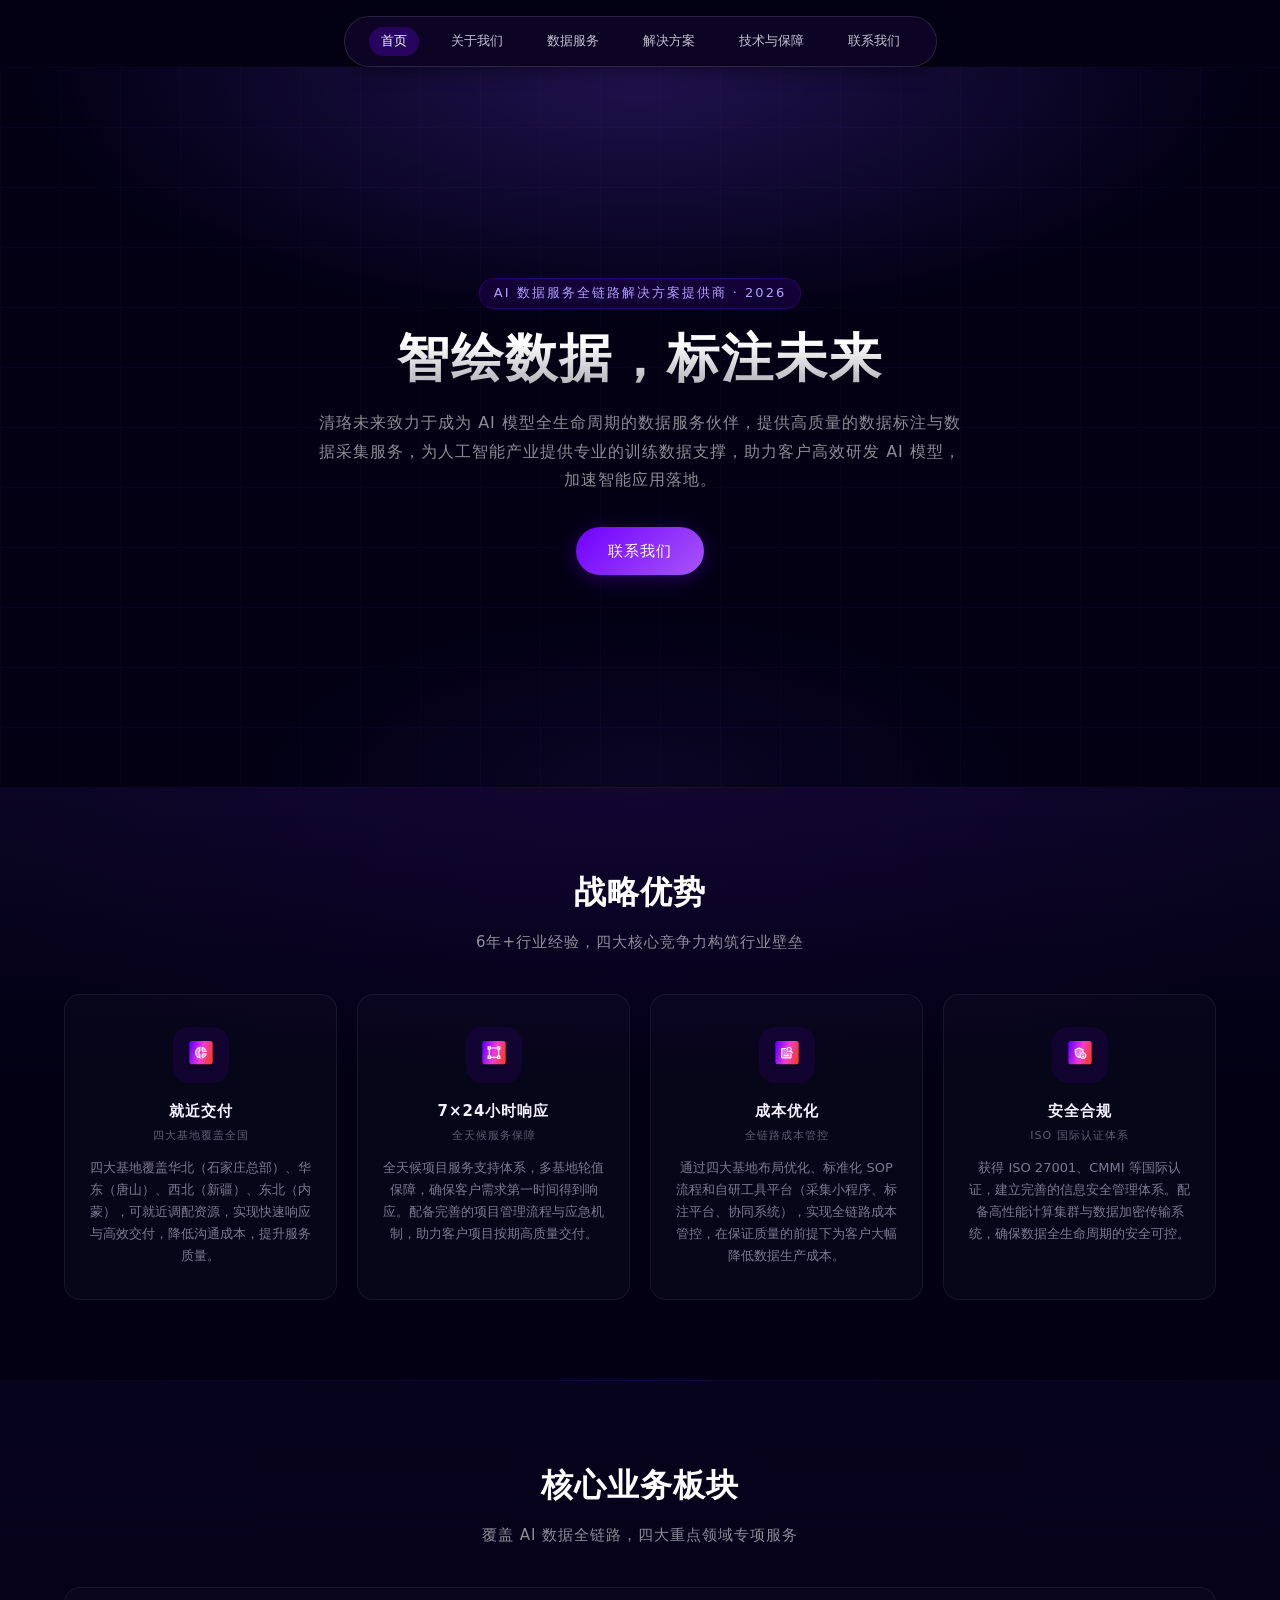
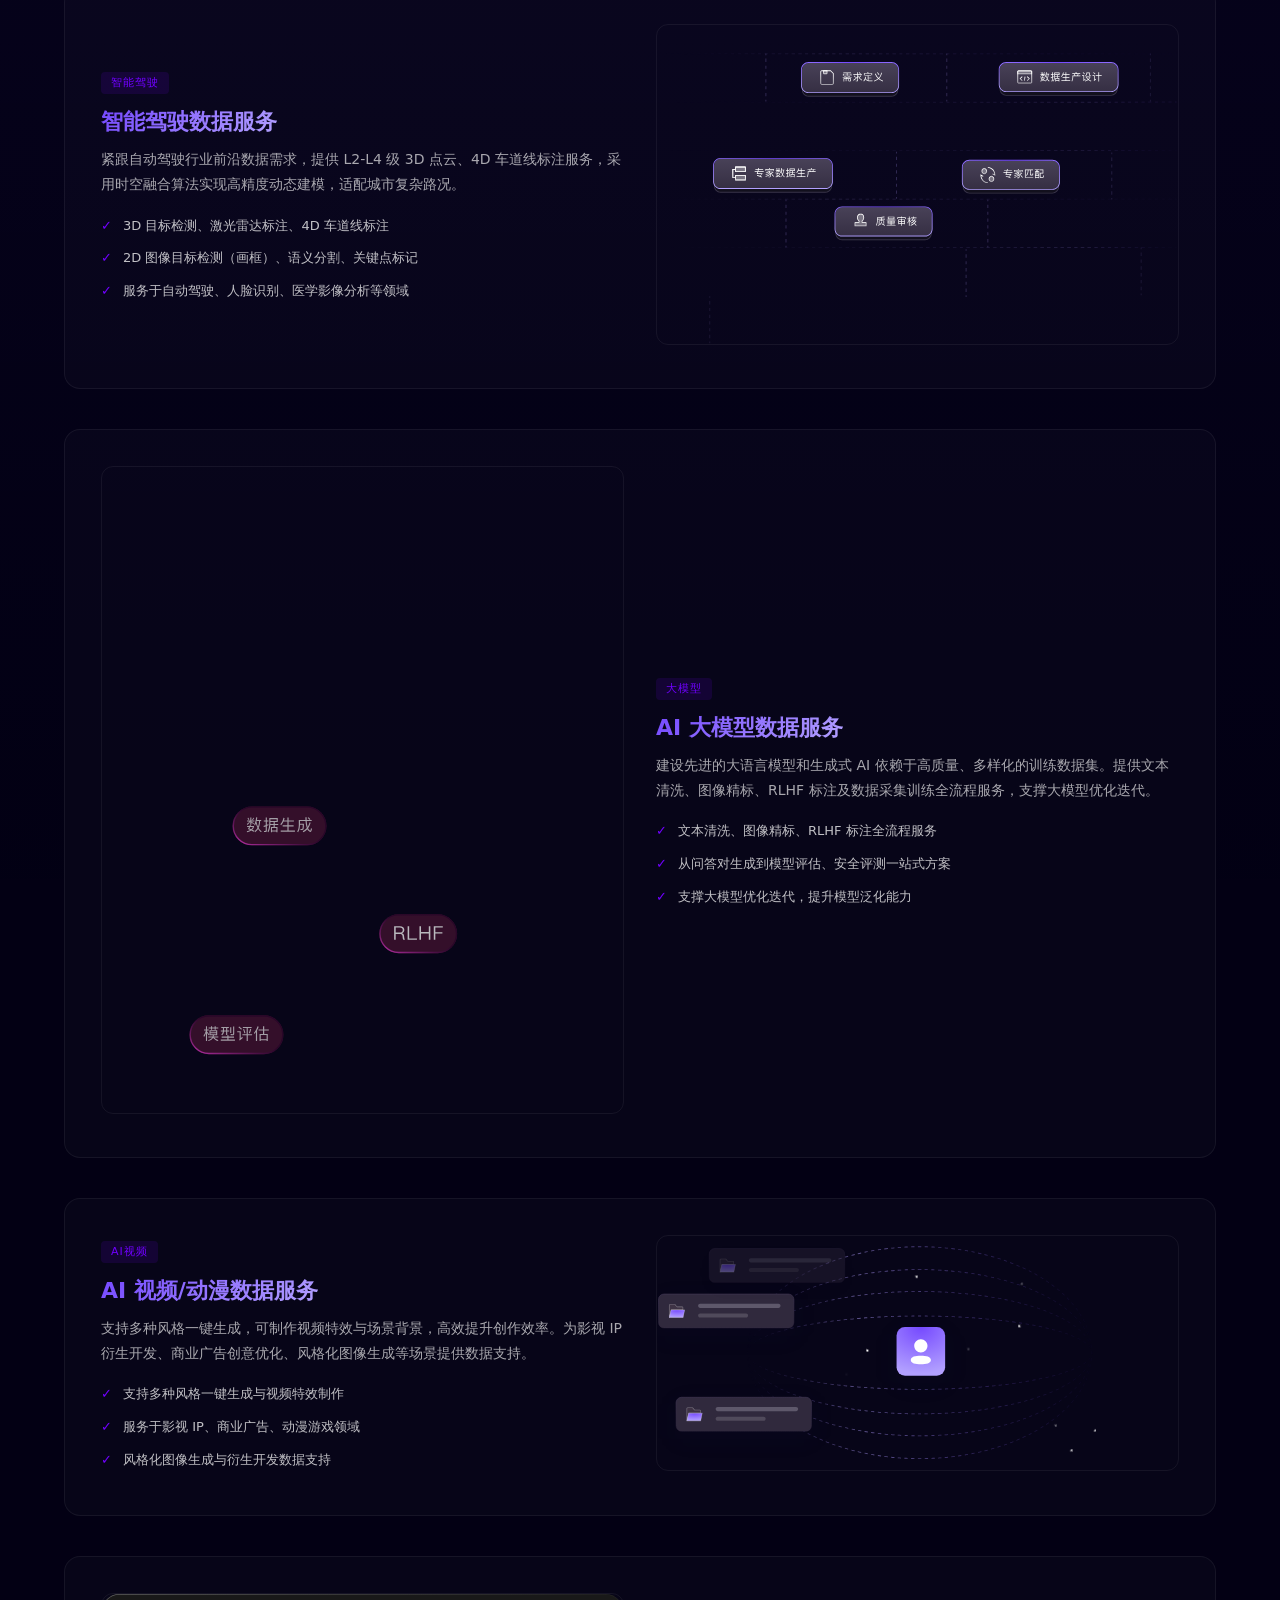
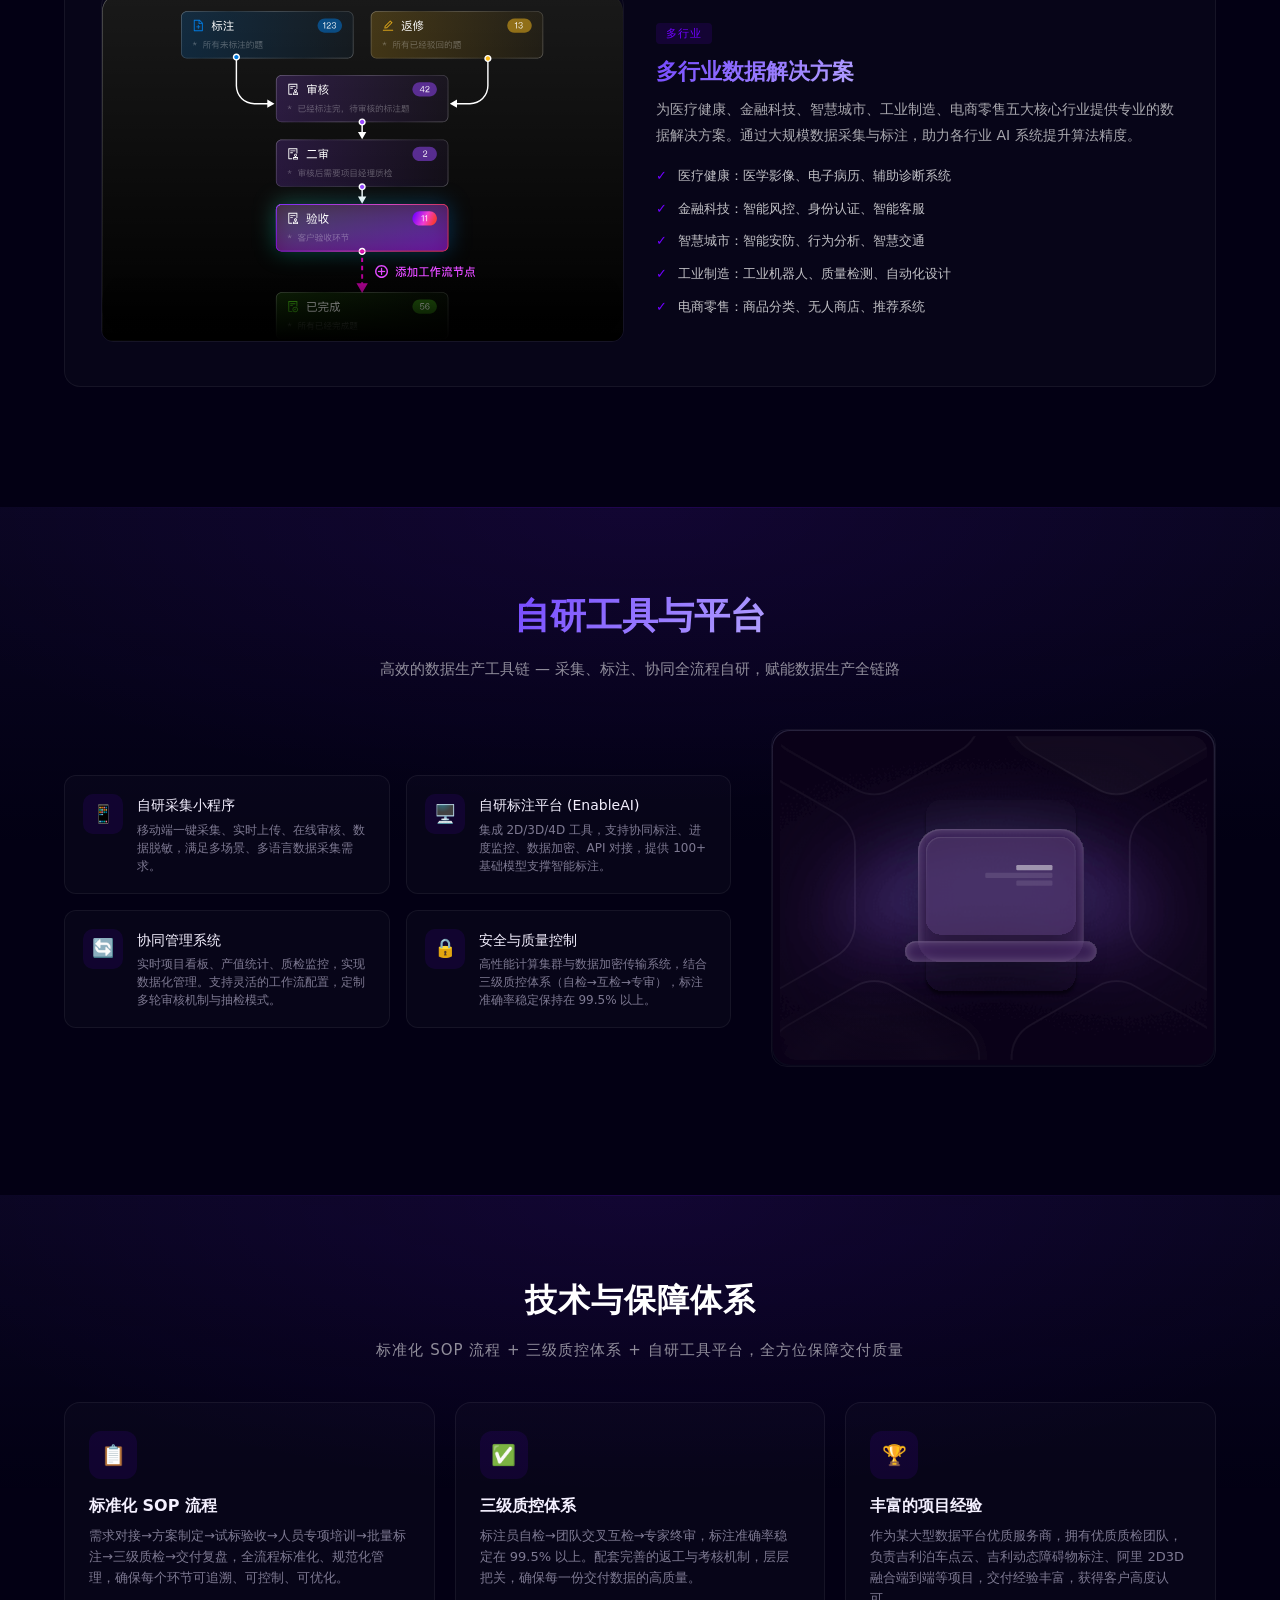
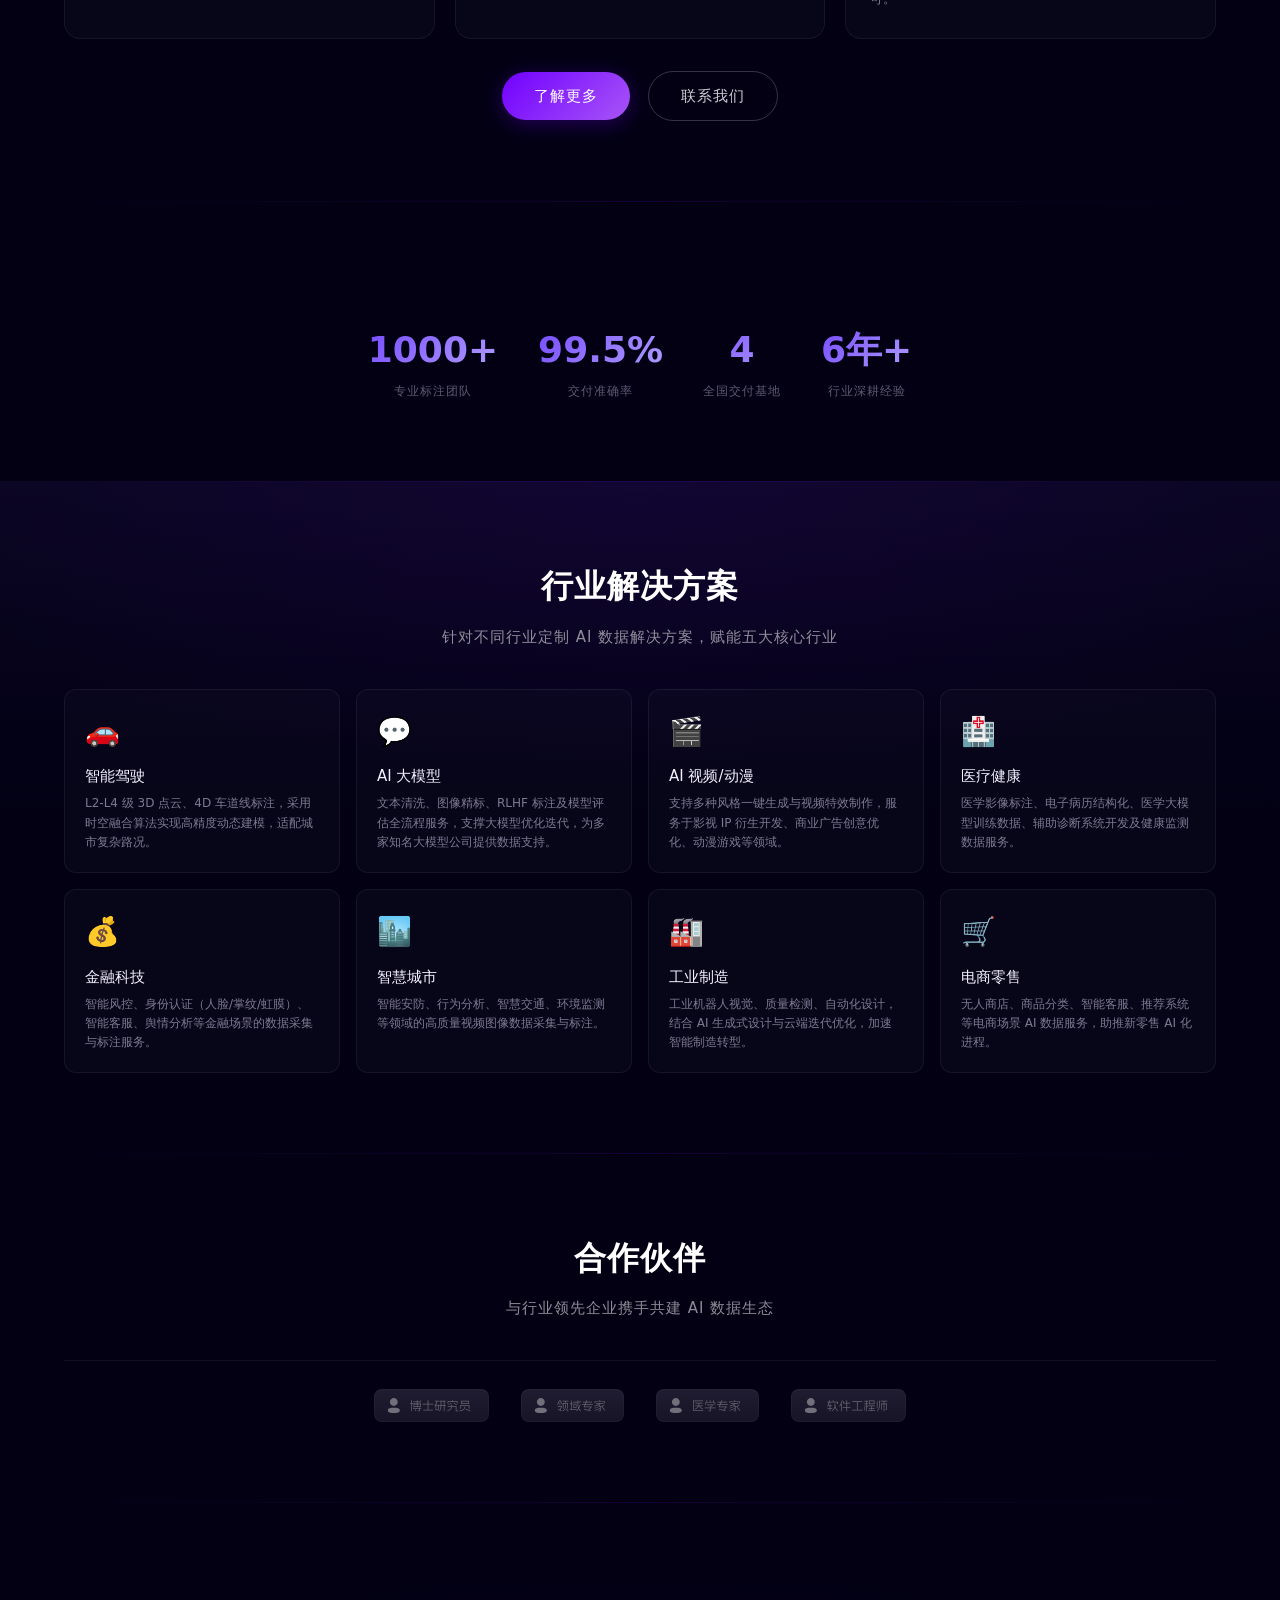
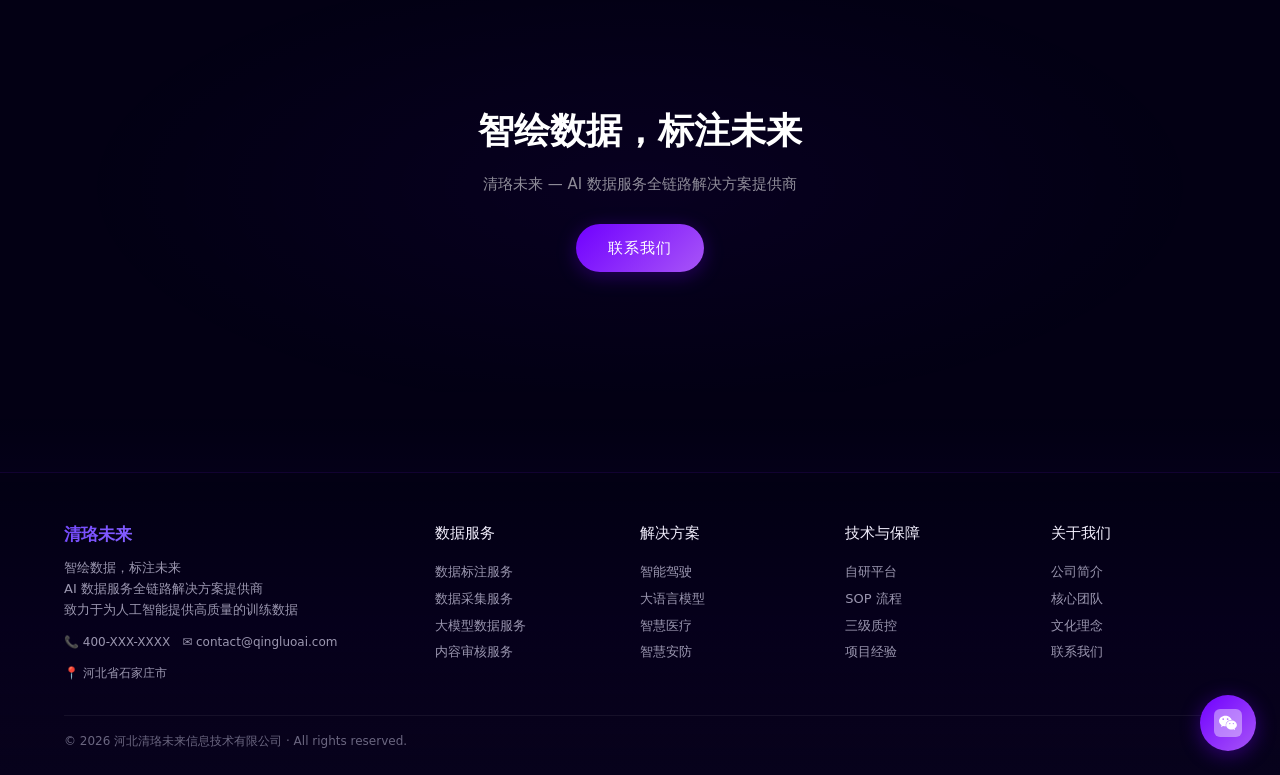
==== commit 5a900595: "chore: 优化页面背景效果及页脚布局 - 新增 section-glow 紫色渐变光晕背景效果 - 优化 CTA 区域背景亮度 - 页脚添加渐变背景与过渡光晕 - 所有页面底部新增技术与保障列 -" ====
--- a/index.html
+++ b/index.html
@@ -154,11 +154,37 @@
     }
 
     .section {
-      padding: 80px 0
+      padding: 80px 0;
+      position: relative
+    }
+    .section::before {
+      content: '';
+      position: absolute;
+      top: 0; left: 0; right: 0;
+      height: 1px;
+      background: linear-gradient(to right, transparent, rgba(112, 0, 255, 0.15), transparent);
+      pointer-events: none
     }
 
     .section-alt {
-      background: rgba(117, 73, 255, 0.02)
+      background: linear-gradient(180deg, rgba(117, 73, 255, 0.035) 0%, transparent 50%)
+    }
+
+    .section-glow {
+      background: linear-gradient(180deg, rgba(133, 102, 255, 0.06) 0%, transparent 50%)
+    }
+    .section-glow::after {
+      content: '';
+      position: absolute;
+      top: 0; left: 0; right: 0;
+      height: 300px;
+      background: radial-gradient(ellipse 60% 100% at 50% 0%, rgba(112, 0, 255, 0.08) 0%, transparent 100%);
+      pointer-events: none;
+      z-index: 0
+    }
+    .section-glow > .container {
+      position: relative;
+      z-index: 1
     }
 
     .section-title {
@@ -191,7 +217,9 @@
     .hero-bg {
       position: absolute;
       inset: 0;
-      background: radial-gradient(ellipse 80% 60% at 50% 0%, rgba(117, 73, 255, 0.25) 0%, transparent 60%);
+      background:
+        radial-gradient(ellipse 80% 60% at 50% 0%, rgba(117, 73, 255, 0.25) 0%, transparent 60%),
+        radial-gradient(ellipse 50% 40% at 50% 100%, rgba(117, 73, 255, 0.08) 0%, transparent 60%);
       z-index: 0
     }
 
@@ -707,6 +735,12 @@
       padding: 80px 0;
       position: relative
     }
+    .cta-wrapper {
+      position: relative;
+      background: radial-gradient(ellipse 70% 80% at 50% 50%, rgba(112, 0, 255, 0.05) 0%, transparent 70%);
+      border-radius: 24px;
+      padding: 40px
+    }
 
     .cta-banner h2 {
       font-size: 36px;
@@ -763,13 +797,23 @@
 
     /* ===== Footer ===== */
     .footer {
-      border-top: 1px solid rgba(255, 255, 255, 0.06);
-      padding: 48px 0 24px
+      border-top: 1px solid rgba(112, 0, 255, 0.08);
+      padding: 48px 0 24px;
+      position: relative;
+      background: linear-gradient(180deg, transparent 0%, rgba(112, 0, 255, 0.03) 50%, rgba(15, 5, 40, 0.4) 100%)
+    }
+    .footer::before {
+      content: '';
+      position: absolute;
+      top: -60px; left: 0; right: 0;
+      height: 60px;
+      background: linear-gradient(180deg, transparent, rgba(112, 0, 255, 0.02));
+      pointer-events: none
     }
 
     .footer-inner {
       display: grid;
-      grid-template-columns: 2fr 1fr 1fr 1fr;
+      grid-template-columns: 2fr 1fr 1fr 1fr 1fr;
       gap: 40px;
       margin-bottom: 32px
     }
@@ -894,7 +938,7 @@
       }
 
       .footer-inner {
-        grid-template-columns: repeat(2, 1fr)
+        grid-template-columns: repeat(3, 1fr)
       }
 
       .service-block {
@@ -1000,12 +1044,12 @@
       <h1><span class="gradient-text">智绘数据，标注未来</span></h1>
       <p>清珞未来致力于成为 AI 模型全生命周期的数据服务伙伴，提供高质量的数据标注与数据采集服务，为人工智能产业提供专业的训练数据支撑，助力客户高效研发 AI 模型，加速智能应用落地。</p>
       <div class="hero-cta">
-        <a href="index.html#contact" class="btn btn-primary">联系销售</a>
+        <a href="index.html#contact" class="btn btn-primary">联系我们</a>
       </div>
     </div>
   </section>
 
-  <section class="section">
+  <section class="section section-glow">
     <div class="container">
       <h2 class="section-title ql-reveal">战略优势</h2>
       <p class="section-subtitle ql-reveal ql-d1">6年+行业经验，四大核心竞争力构筑行业壁垒</p>
@@ -1099,7 +1143,7 @@
     </div>
   </section>
 
-  <section class="section" id="platform">
+  <section class="section section-glow" id="platform">
     <div class="container">
       <div class="platform-header ql-reveal">
         <h2><span class="gradient-accent">自研工具与平台</span></h2>
@@ -1143,7 +1187,7 @@
     </div>
   </section>
 
-  <section class="section section-alt">
+  <section class="section section-alt section-glow">
     <div class="container">
       <h2 class="section-title ql-reveal">技术与保障体系</h2>
       <p class="section-subtitle ql-reveal ql-d1">标准化 SOP 流程 + 三级质控体系 + 自研工具平台，全方位保障交付质量</p>
@@ -1166,7 +1210,7 @@
       </div>
       <div style="text-align:center;margin-top:32px">
         <a href="technology.html" class="btn btn-primary">了解更多</a>
-        <a href="index.html#contact" class="btn btn-outline" style="margin-left:12px">联系销售</a>
+        <a href="index.html#contact" class="btn btn-outline" style="margin-left:12px">联系我们</a>
       </div>
     </div>
   </section>
@@ -1194,7 +1238,7 @@
     </div>
   </section>
 
-  <section class="section section-alt" id="solutions">
+  <section class="section section-alt section-glow" id="solutions">
     <div class="container">
       <h2 class="section-title ql-reveal">行业解决方案</h2>
       <p class="section-subtitle ql-reveal ql-d1">针对不同行业定制 AI 数据解决方案，赋能五大核心行业</p>
@@ -1264,7 +1308,7 @@
     </div>
   </section>
 
-  <section class="section section-alt" id="blog">
+  <!-- <section class="section section-alt" id="blog">
     <div class="container">
       <h2 class="section-title ql-reveal">资源中心</h2>
       <p class="section-subtitle ql-reveal ql-d1">前沿科技、产品动态与行业洞察</p>
@@ -1295,15 +1339,15 @@
         </div>
       </div>
     </div>
-  </section>
+  </section> -->
 
   <section class="section" id="contact">
     <div class="container">
-      <div class="cta-banner ql-reveal">
+      <div class="cta-wrapper"><div class="cta-banner ql-reveal">
         <h2>智绘数据，标注未来</h2>
         <p>清珞未来 — AI 数据服务全链路解决方案提供商</p>
         <div style="display:flex;gap:16px;justify-content:center;flex-wrap:wrap">
-          <a href="index.html#contact" class="btn btn-primary">联系销售</a>
+          <a href="index.html#contact" class="btn btn-primary">联系我们</a>
         </div>
       </div>
     </div>
@@ -1342,10 +1386,17 @@
           <a href="solutions.html">智慧安防</a>
         </div>
         <div>
+          <h4>技术与保障</h4>
+          <a href="technology.html">自研平台</a>
+          <a href="technology.html">SOP 流程</a>
+          <a href="technology.html">三级质控</a>
+          <a href="technology.html">项目经验</a>
+        </div>
+        <div>
           <h4>关于我们</h4>
           <a href="about.html">公司简介</a>
           <a href="about.html">核心团队</a>
-          <a href="technology.html">技术与保障</a>
+          <a href="technology.html">文化理念</a>
           <a href="index.html#contact">联系我们</a>
         </div>
       </div>
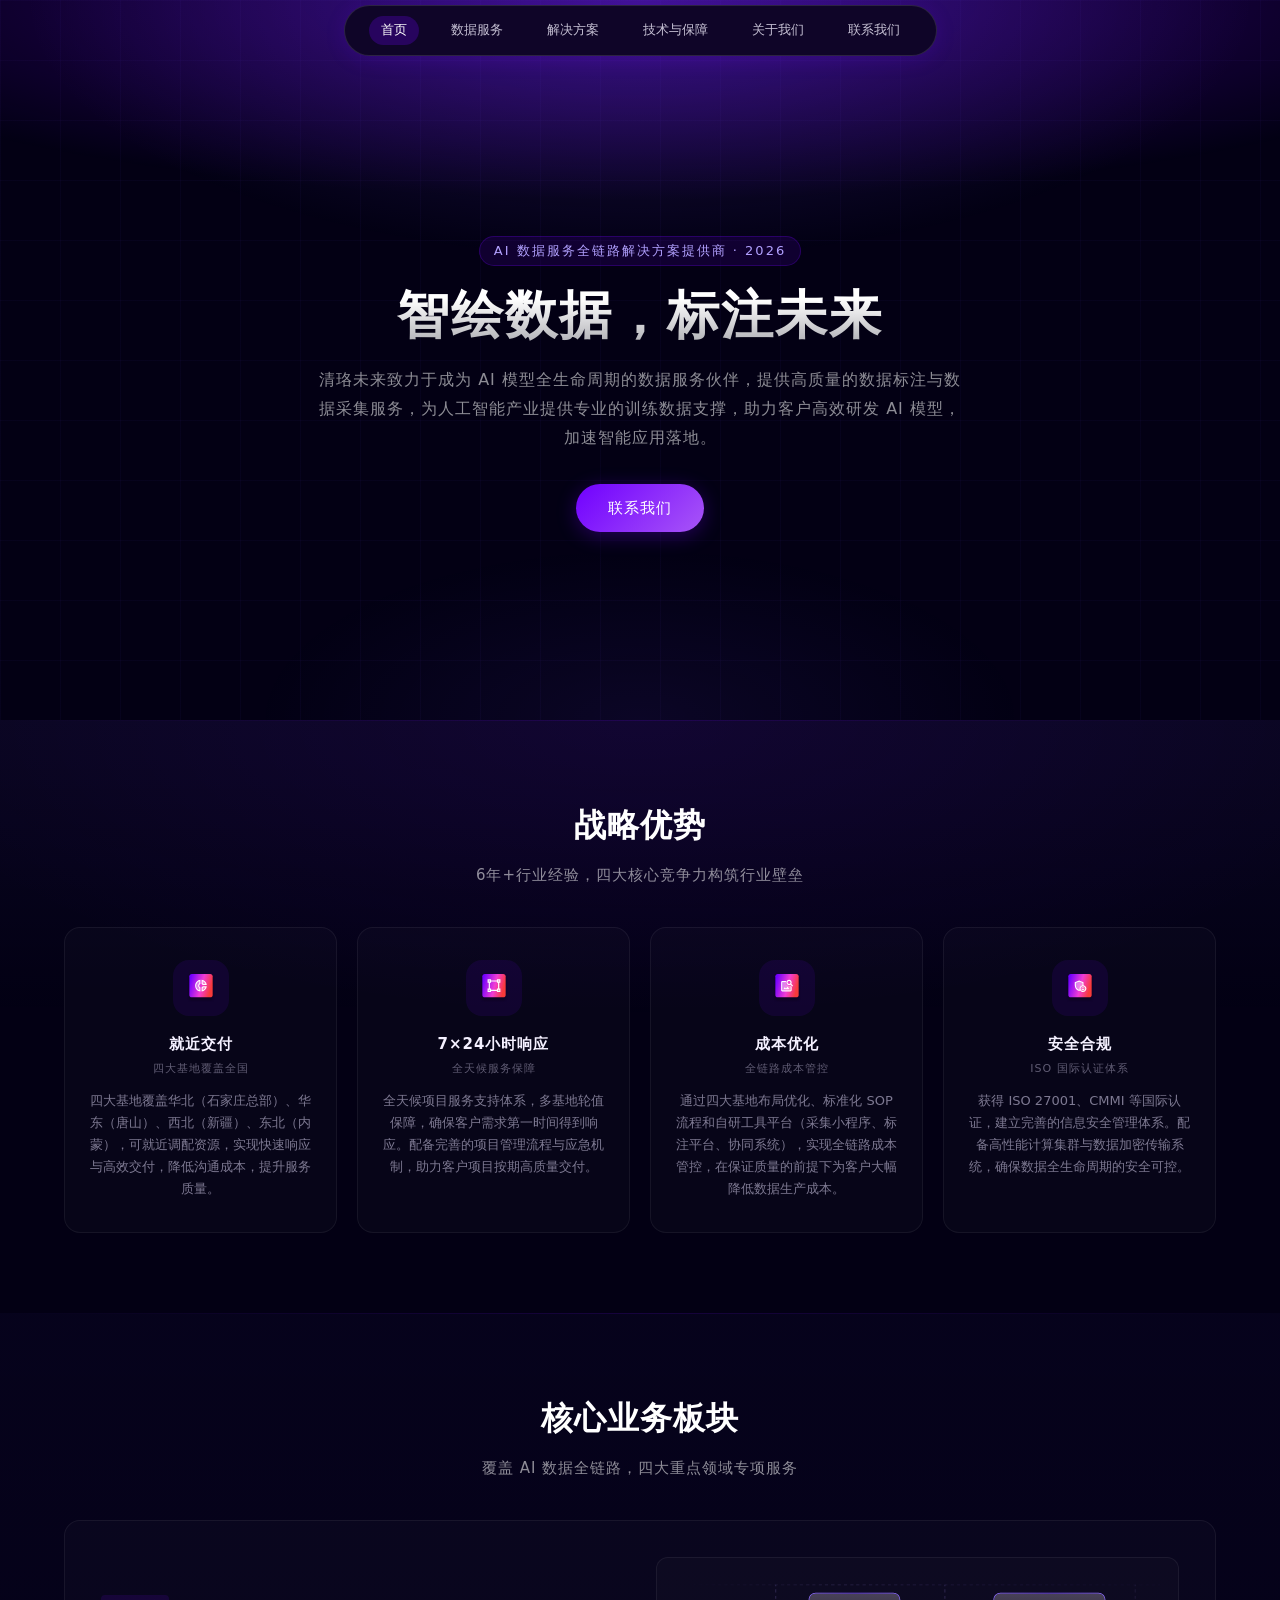
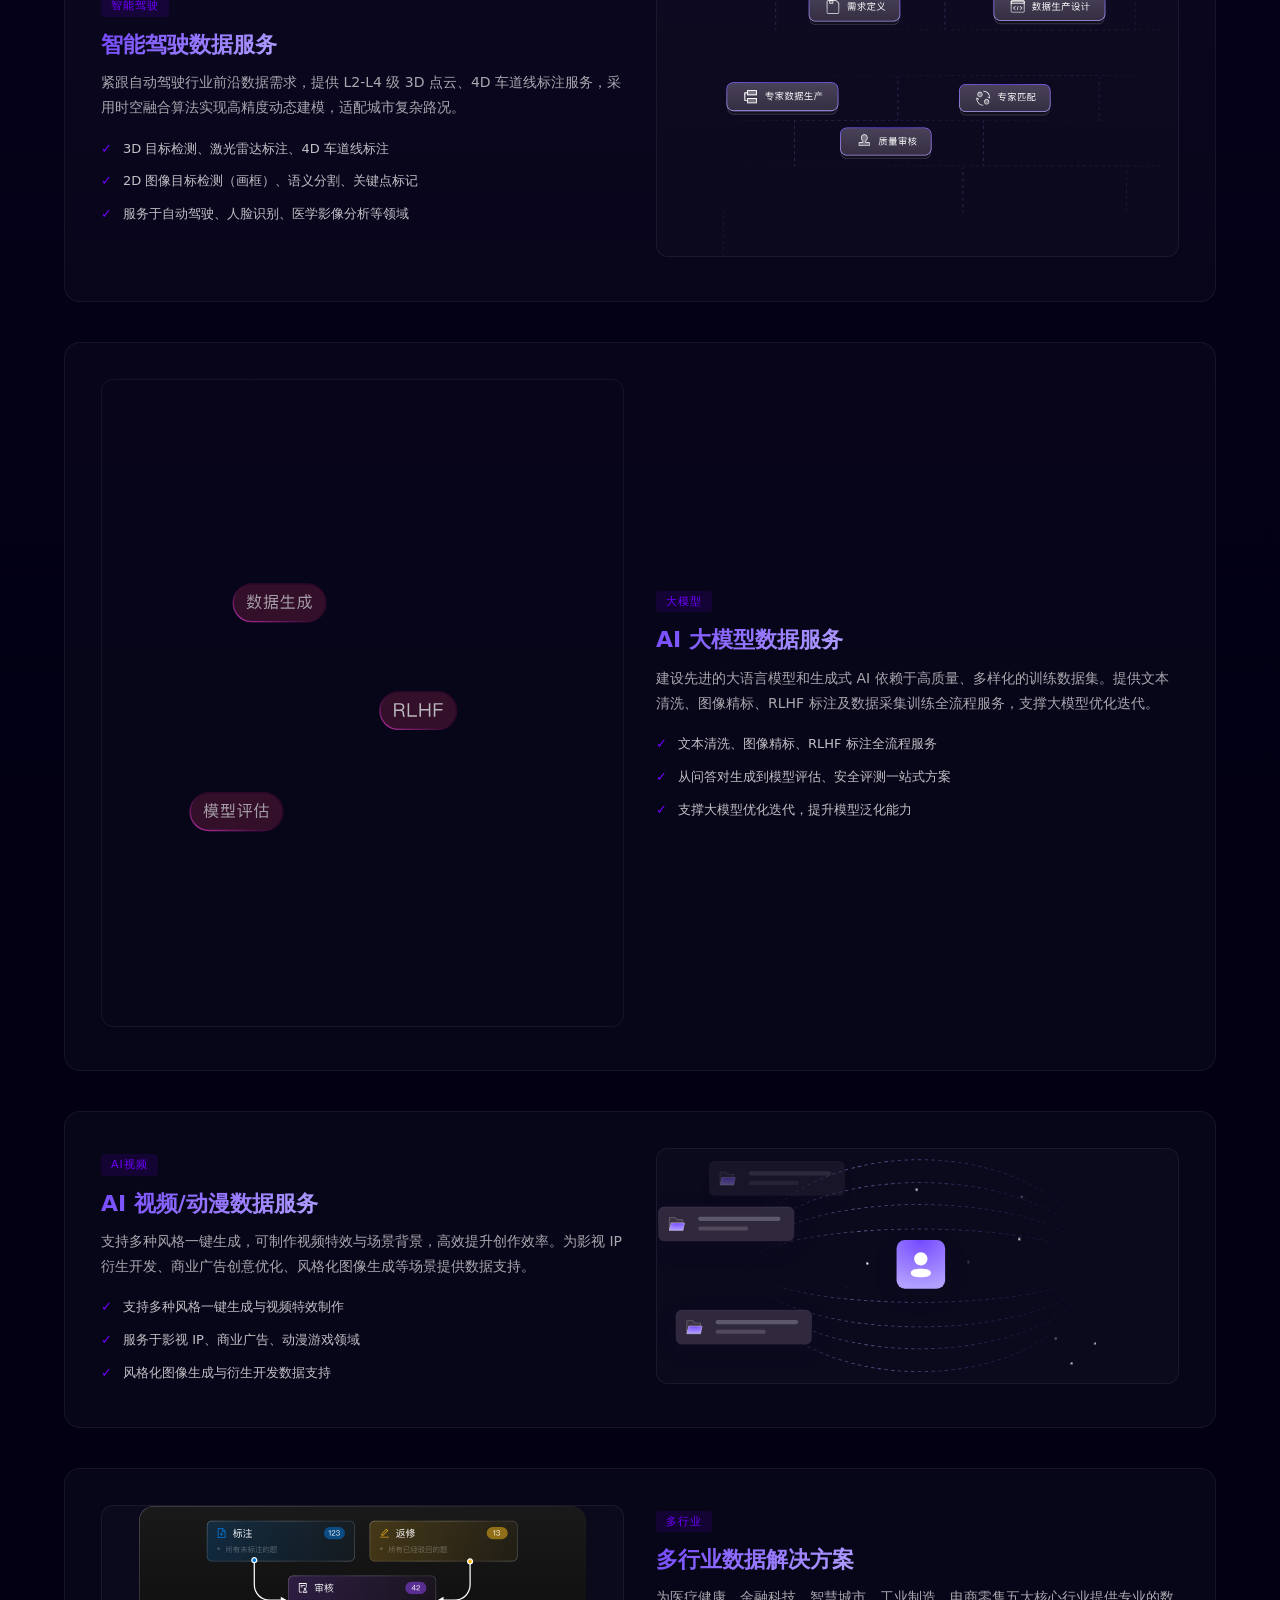
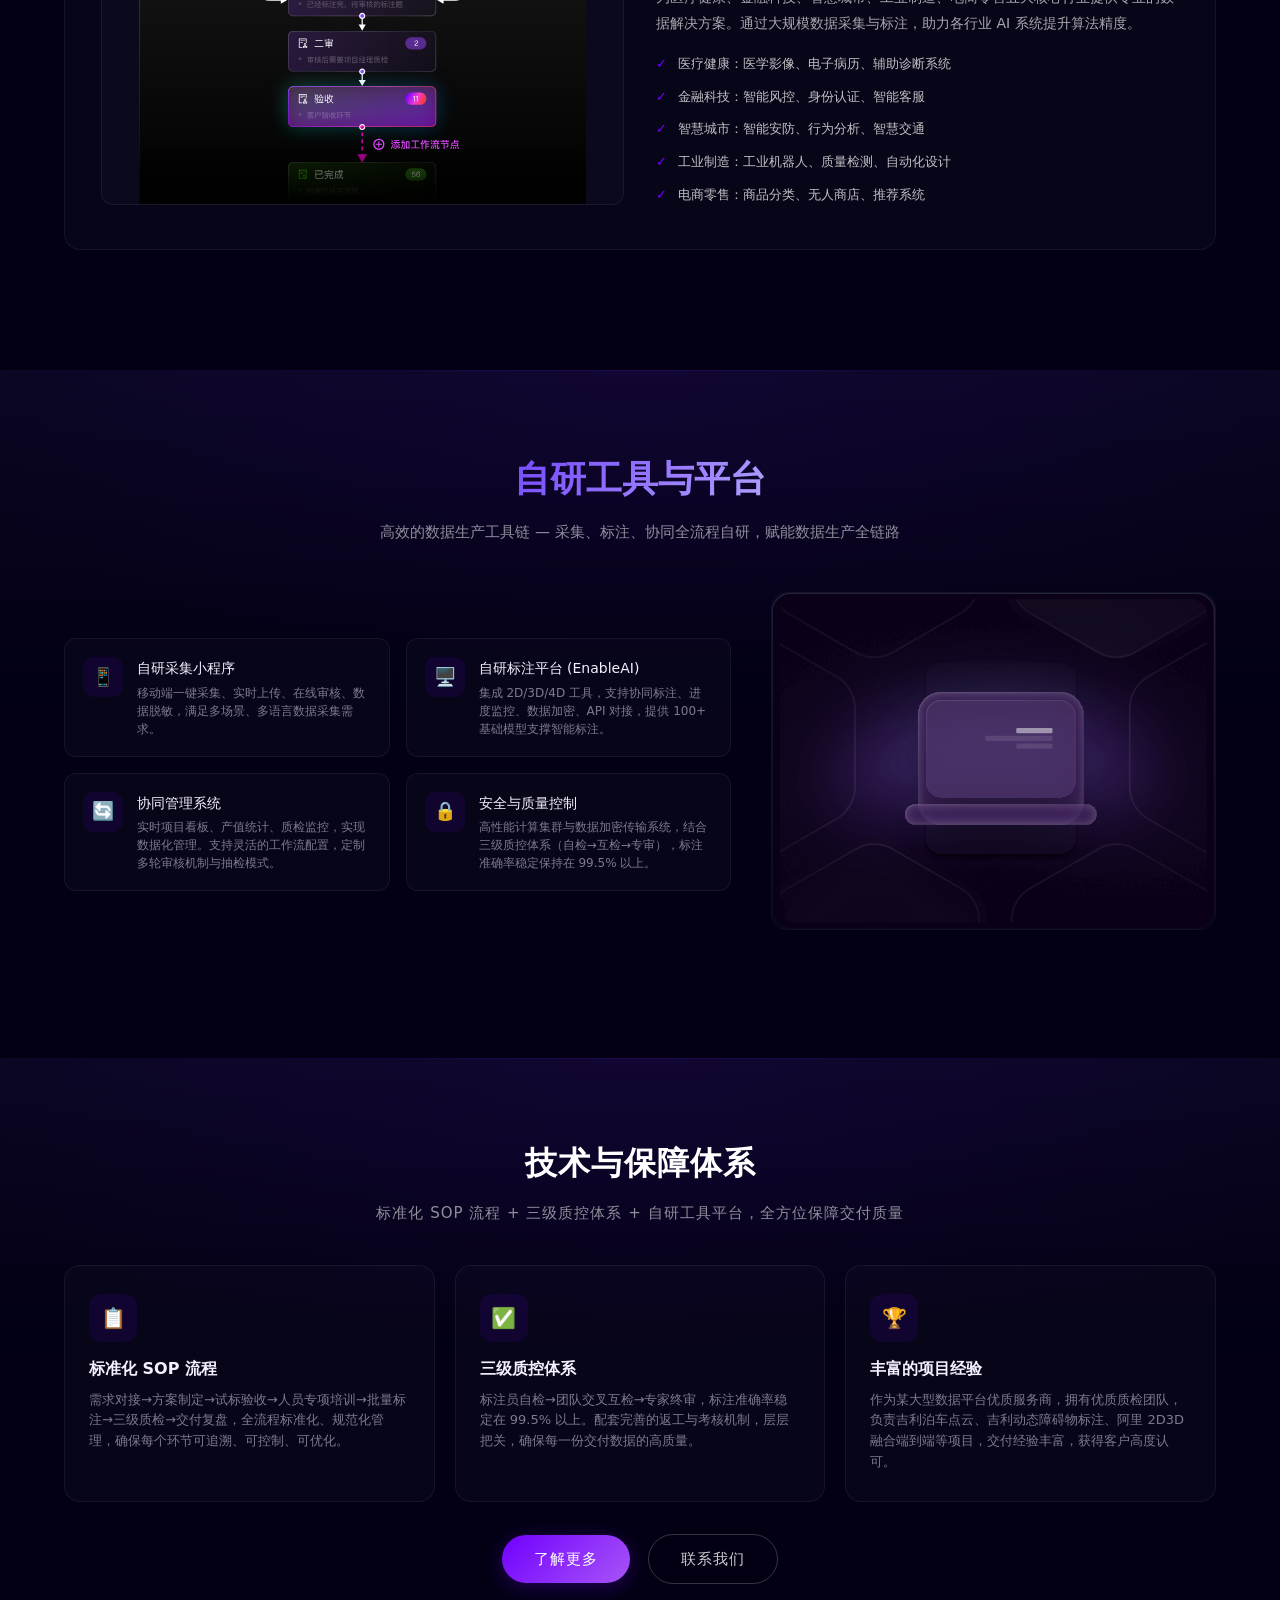
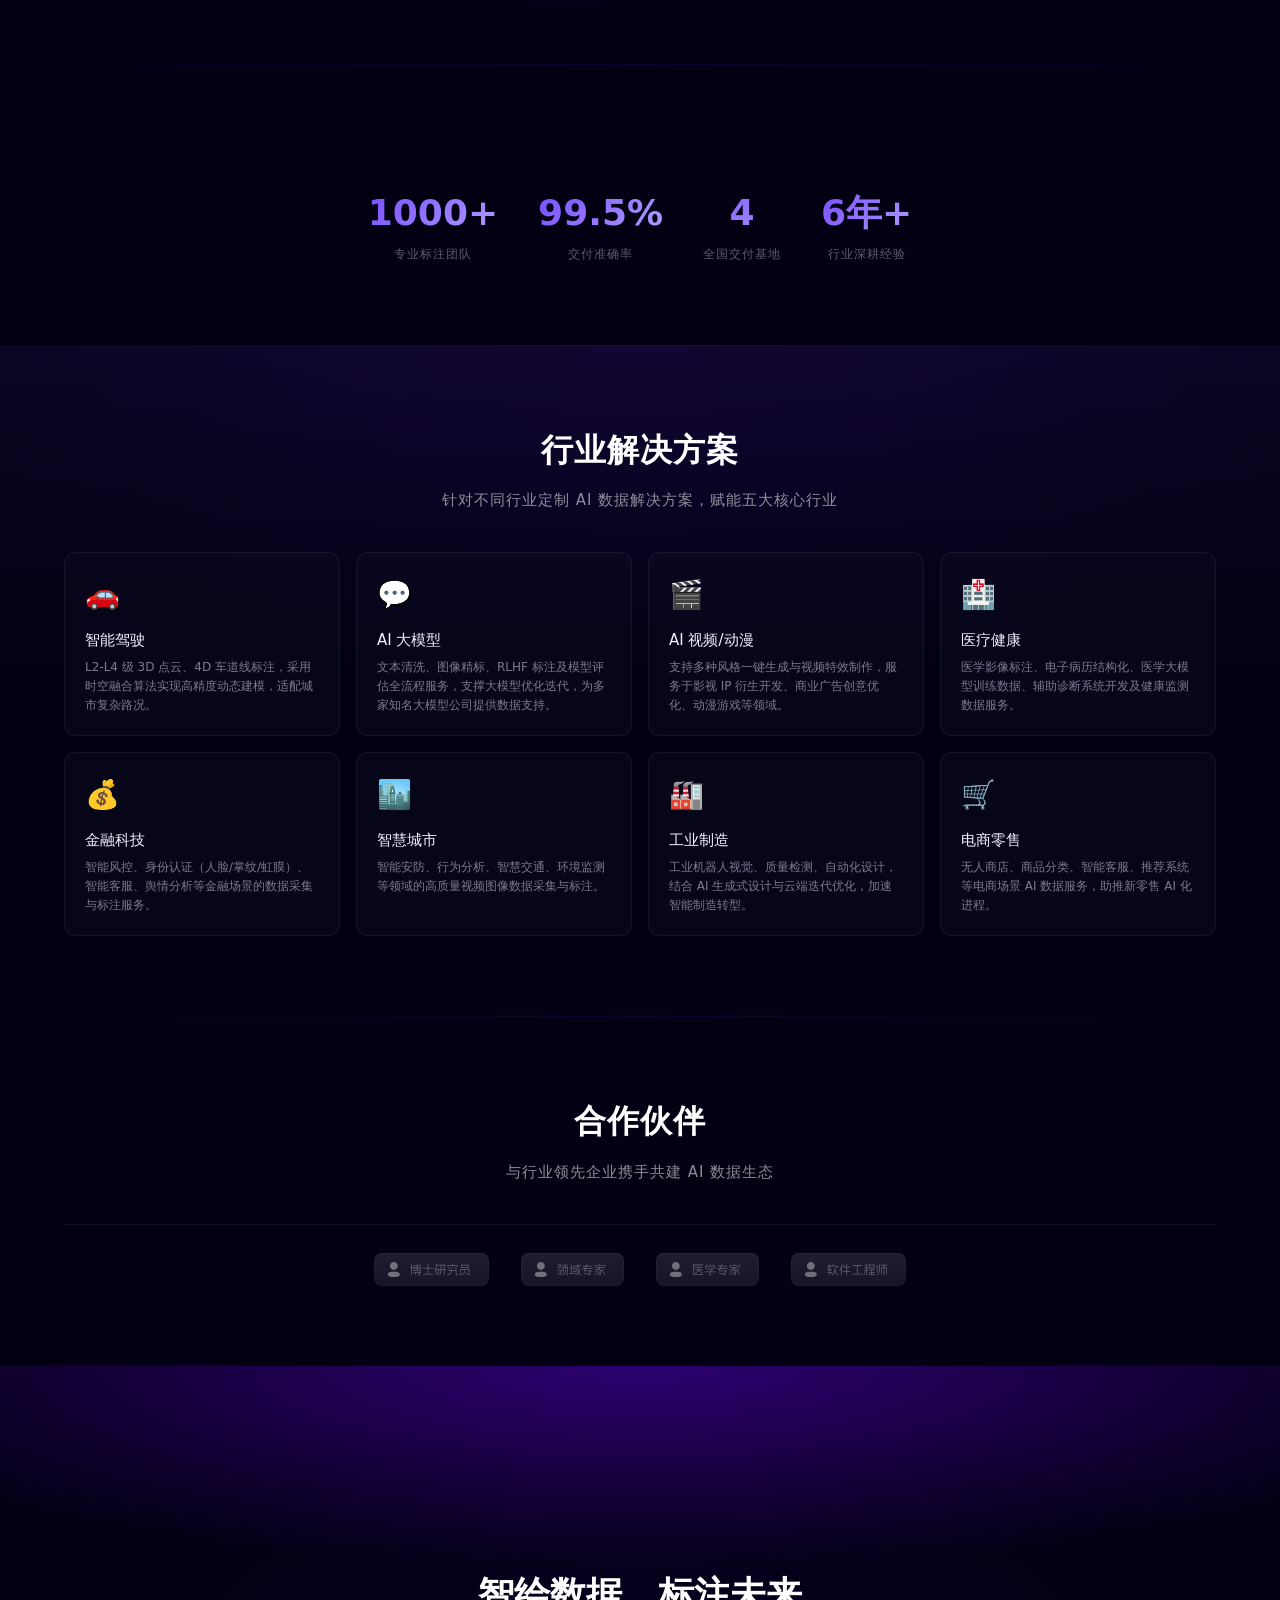
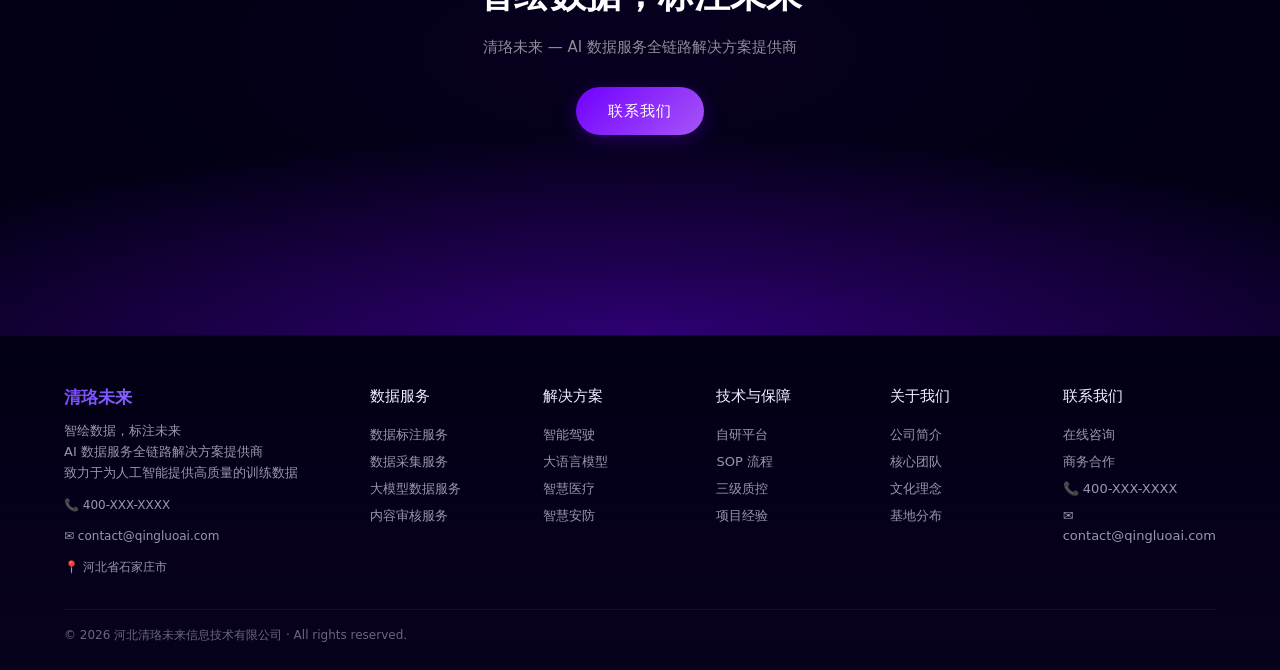
==== commit c5b22790: "refactor: 项目优化与重构 - 抽离共享CSS到 assets/css/style.css，所有页面引用 - 导航栏 position: sticky → fixed，消除黑边渲染伪影 - 移" ====
--- a/index.html
+++ b/index.html
@@ -7,219 +7,34 @@
   <title>清珞未来 - AI 数据服务全链路解决方案提供商</title>
   <meta name="description" content="河北清珞未来信息技术有限公司，AI数据服务全链路解决方案提供商，致力于提供数据标注、数据采集、大模型数据、内容审核等专业AI数据服务。">
   <link rel="icon" href="assets/images/favicon.png" type="image/png">
+  <link rel="stylesheet" href="assets/css/style.css">
   <style>
-    *,
-    *::before,
-    *::after {
-      box-sizing: border-box;
-      margin: 0;
-      padding: 0
-    }
-
-    html {
-      scroll-behavior: smooth
-    }
-
-    body {
-      font-family: system-ui, -apple-system, BlinkMacSystemFont, 'Helvetica Neue', 'Segoe UI', Helvetica, Arial, 'PingFang SC', 'Microsoft YaHei', 'WenQuanYi Micro Hei', sans-serif;
-      background: #030014;
-      color: #fff;
-      overflow-x: hidden;
-      line-height: 1.6
-    }
-
-    a {
-      text-decoration: none;
-      color: inherit
-    }
-
-    ::selection {
-      color: #fff;
-      background: #4a428b
-    }
-
-    ::-webkit-scrollbar {
-      width: 6px
-    }
-
-    ::-webkit-scrollbar-track {
-      background: #030014
-    }
-
-    ::-webkit-scrollbar-thumb {
-      background: #7000FF;
-      border-radius: 3px
-    }
-
-    /* ===== Nav ===== */
-    .nav-wrapper {
-      position: sticky;
-      top: 0;
-      left: 0;
-      right: 0;
-      z-index: 99999;
-      display: flex;
-      justify-content: center;
-      pointer-events: none;
-      padding-top: 16px
-    }
-
-    .nav-pill {
-      display: flex;
-      align-items: center;
-      gap: 20px;
-      padding: 10px 24px;
-      background: rgba(15, 5, 40, 0.92);
-      border: 1px solid rgba(255, 255, 255, 0.12);
-      border-radius: 40px;
-      backdrop-filter: blur(20px);
-      pointer-events: auto;
-      box-shadow: 0 4px 20px rgba(0, 0, 0, 0.4)
-    }
-
-    .nav-pill a {
-      padding: 4px 12px;
-      color: rgba(244, 240, 255, 0.8);
-      font-size: 13px;
-      font-weight: 500;
-      cursor: pointer;
-      transition: all 0.3s ease;
-      white-space: nowrap;
-      border-radius: 20px
-    }
-
-    .nav-pill a:hover,
-    .nav-pill a.active {
-      color: #fff;
-      background: rgba(112, 0, 255, 0.25)
-    }
-
-    /* ===== Animations ===== */
-    .page {
-      animation: fadeIn 0.4s ease both
-    }
-
-    @keyframes fadeIn {
-      from {
-        opacity: 0;
-        transform: translateY(12px)
-      }
-
-      to {
-        opacity: 1;
-        transform: translateY(0)
-      }
-    }
-
-    .ql-reveal {
-      opacity: 0;
-      transform: translateY(30px);
-      transition: opacity .7s cubic-bezier(.25, .1, .25, 1), transform .7s cubic-bezier(.25, .1, .25, 1)
-    }
-
-    .ql-reveal.show {
-      opacity: 1;
-      transform: translateY(0)
-    }
-
-    .ql-d1 {
-      transition-delay: .1s
-    }
-
-    .ql-d2 {
-      transition-delay: .2s
-    }
-
-    .ql-d3 {
-      transition-delay: .3s
-    }
-
-    .ql-d4 {
-      transition-delay: .4s
-    }
-
-    .ql-d5 {
-      transition-delay: .5s
-    }
-
-    .ql-d6 {
-      transition-delay: .6s
-    }
-
-    /* ===== Layout ===== */
-    .container {
-      max-width: 1200px;
-      margin: 0 auto;
-      padding: 0 24px
-    }
-
-    .section {
-      padding: 80px 0;
-      position: relative
-    }
-    .section::before {
-      content: '';
-      position: absolute;
-      top: 0; left: 0; right: 0;
-      height: 1px;
-      background: linear-gradient(to right, transparent, rgba(112, 0, 255, 0.15), transparent);
-      pointer-events: none
-    }
-
-    .section-alt {
-      background: linear-gradient(180deg, rgba(117, 73, 255, 0.035) 0%, transparent 50%)
-    }
-
-    .section-glow {
-      background: linear-gradient(180deg, rgba(133, 102, 255, 0.06) 0%, transparent 50%)
-    }
-    .section-glow::after {
-      content: '';
-      position: absolute;
-      top: 0; left: 0; right: 0;
-      height: 300px;
-      background: radial-gradient(ellipse 60% 100% at 50% 0%, rgba(112, 0, 255, 0.08) 0%, transparent 100%);
-      pointer-events: none;
-      z-index: 0
-    }
-    .section-glow > .container {
-      position: relative;
-      z-index: 1
-    }
-
-    .section-title {
-      font-size: 32px;
-      font-weight: 600;
-      text-align: center;
-      color: #fff;
-      margin-bottom: 12px;
-      letter-spacing: 1px
-    }
-
-    .section-subtitle {
-      text-align: center;
-      color: rgba(255, 255, 255, 0.55);
-      font-size: 15px;
-      max-width: 650px;
-      margin: 0 auto 40px;
-      letter-spacing: 1px
-    }
-
-    /* ===== Hero ===== */
+    /* ===== Hero (index only) ===== */
     .hero {
       min-height: 80vh;
       display: flex;
       align-items: center;
       position: relative;
-      overflow: hidden
+      overflow: hidden;
+      padding-top: 48px
+    }
+
+    .hero::before {
+      content: '';
+      position: absolute;
+      top: 0;
+      left: 0;
+      right: 0;
+      height: 200px;
+      background: radial-gradient(ellipse 70% 100% at 50% 0%, rgba(112, 0, 255, 0.4) 0%, transparent 100%);
+      pointer-events: none;
+      z-index: 0
     }
 
     .hero-bg {
       position: absolute;
       inset: 0;
-      background:
-        radial-gradient(ellipse 80% 60% at 50% 0%, rgba(117, 73, 255, 0.25) 0%, transparent 60%),
-        radial-gradient(ellipse 50% 40% at 50% 100%, rgba(117, 73, 255, 0.08) 0%, transparent 60%);
+      background: radial-gradient(ellipse 80% 60% at 50% 0%, rgba(117, 73, 255, 0.25) 0%, transparent 60%), radial-gradient(ellipse 50% 40% at 50% 100%, rgba(117, 73, 255, 0.08) 0%, transparent 60%);
       z-index: 0
     }
 
@@ -276,44 +91,6 @@
       letter-spacing: 2px
     }
 
-    /* ===== Buttons ===== */
-    .btn {
-      display: inline-flex;
-      align-items: center;
-      gap: 8px;
-      padding: 12px 32px;
-      border-radius: 40px;
-      font-size: 15px;
-      font-weight: 500;
-      cursor: pointer;
-      transition: all 0.3s ease;
-      border: none;
-      letter-spacing: 1px
-    }
-
-    .btn-primary {
-      background: linear-gradient(135deg, #7000FF, #a855f7);
-      color: #fff;
-      box-shadow: 0 4px 20px rgba(112, 0, 255, 0.3)
-    }
-
-    .btn-primary:hover {
-      transform: translateY(-2px);
-      box-shadow: 0 8px 30px rgba(112, 0, 255, 0.45)
-    }
-
-    .btn-outline {
-      background: transparent;
-      border: 1px solid rgba(255, 255, 255, 0.2);
-      color: rgba(255, 255, 255, 0.8)
-    }
-
-    .btn-outline:hover {
-      border-color: #7000FF;
-      color: #fff;
-      background: rgba(112, 0, 255, 0.1)
-    }
-
     .hero-cta {
       display: flex;
       gap: 16px;
@@ -379,106 +156,6 @@
       font-size: 13px;
       color: rgba(155, 150, 176, 0.8);
       line-height: 1.7
-    }
-
-    /* ===== Cards ===== */
-    .card {
-      background: rgba(255, 255, 255, 0.02);
-      border: 1px solid rgba(255, 255, 255, 0.06);
-      border-radius: 12px;
-      padding: 28px 24px;
-      transition: all 0.3s ease
-    }
-
-    .card:hover {
-      transform: translateY(-4px);
-      border-color: rgba(112, 0, 255, 0.3);
-      box-shadow: 0 20px 60px rgba(117, 73, 255, 0.08)
-    }
-
-    /* ===== Service Block ===== */
-    .service-block {
-      display: grid;
-      grid-template-columns: 1fr 1fr;
-      gap: 32px;
-      align-items: center;
-      margin-bottom: 40px;
-      padding: 36px;
-      background: rgba(255, 255, 255, 0.02);
-      border: 1px solid rgba(255, 255, 255, 0.06);
-      border-radius: 16px
-    }
-
-    .service-block.reverse {
-      grid-template-columns: 1fr 1fr;
-      direction: rtl
-    }
-
-    .service-block.reverse>* {
-      direction: ltr
-    }
-
-    .service-block h3 {
-      font-size: 22px;
-      font-weight: 600;
-      margin-bottom: 8px
-    }
-
-    .service-block h3 .gradient-accent {
-      background: linear-gradient(135deg, #7549ff, #b2a0ff);
-      -webkit-background-clip: text;
-      -webkit-text-fill-color: transparent;
-      background-clip: text
-    }
-
-    .service-block .tag {
-      display: inline-block;
-      padding: 2px 10px;
-      border-radius: 4px;
-      background: rgba(112, 0, 255, 0.12);
-      color: #7000FF;
-      font-size: 11px;
-      margin-bottom: 10px;
-      letter-spacing: 1px
-    }
-
-    .service-block p {
-      color: rgba(255, 255, 255, 0.65);
-      line-height: 1.8;
-      margin-bottom: 12px;
-      font-size: 14px
-    }
-
-    .service-block ul {
-      list-style: none
-    }
-
-    .service-block ul li {
-      padding: 6px 0;
-      padding-left: 22px;
-      position: relative;
-      color: rgba(255, 255, 255, 0.75);
-      font-size: 13px
-    }
-
-    .service-block ul li::before {
-      content: '✓';
-      position: absolute;
-      left: 0;
-      color: #7000FF;
-      font-weight: 700
-    }
-
-    .service-block img {
-      border-radius: 12px;
-      border: 1px solid rgba(255, 255, 255, 0.06);
-      width: 100%;
-      height: auto;
-      transition: transform 0.3s ease
-    }
-
-    .service-block img:hover {
-      transform: scale(1.02)
     }
 
     /* ===== Platform ===== */
@@ -568,32 +245,7 @@
       line-height: 1.5
     }
 
-    /* ===== QC Section ===== */
-    .qc-header {
-      text-align: center;
-      margin-bottom: 48px
-    }
-
-    .qc-header h2 {
-      font-size: 36px;
-      font-weight: 700;
-      margin-bottom: 12px
-    }
-
-    .qc-header h2 .gradient-accent {
-      background: linear-gradient(135deg, #7549ff, #b2a0ff);
-      -webkit-background-clip: text;
-      -webkit-text-fill-color: transparent;
-      background-clip: text
-    }
-
-    .qc-header p {
-      color: rgba(255, 255, 255, 0.55);
-      max-width: 600px;
-      margin: 0 auto;
-      font-size: 15px
-    }
-
+    /* ===== QC ===== */
     .qc-grid {
       display: grid;
       grid-template-columns: repeat(3, 1fr);
@@ -729,60 +381,6 @@
       border-top: 1px solid rgba(255, 255, 255, 0.06)
     }
 
-    /* ===== Contact / CTA ===== */
-    .cta-banner {
-      text-align: center;
-      padding: 80px 0;
-      position: relative
-    }
-    .cta-wrapper {
-      position: relative;
-      background: radial-gradient(ellipse 70% 80% at 50% 50%, rgba(112, 0, 255, 0.05) 0%, transparent 70%);
-      border-radius: 24px;
-      padding: 40px
-    }
-
-    .cta-banner h2 {
-      font-size: 36px;
-      font-weight: 700;
-      margin-bottom: 12px
-    }
-
-    .cta-banner p {
-      color: rgba(255, 255, 255, 0.55);
-      margin-bottom: 28px;
-      font-size: 15px
-    }
-
-    /* ===== Stats ===== */
-    .stats-row {
-      display: flex;
-      justify-content: center;
-      gap: 40px;
-      flex-wrap: wrap;
-      margin-top: 40px
-    }
-
-    .stat-item {
-      text-align: center
-    }
-
-    .stat-num {
-      font-size: 36px;
-      font-weight: 700;
-      background: linear-gradient(135deg, #7549ff, #b2a0ff);
-      -webkit-background-clip: text;
-      -webkit-text-fill-color: transparent;
-      background-clip: text
-    }
-
-    .stat-label {
-      color: rgba(155, 150, 176, 0.6);
-      font-size: 12px;
-      margin-top: 4px;
-      letter-spacing: 1px
-    }
-
     /* ===== Partners ===== */
     .partner-row {
       display: flex;
@@ -795,130 +393,38 @@
       border-top: 1px solid rgba(255, 255, 255, 0.06)
     }
 
-    /* ===== Footer ===== */
-    .footer {
-      border-top: 1px solid rgba(112, 0, 255, 0.08);
-      padding: 48px 0 24px;
+    /* ===== CTA Glows ===== */
+    #contact {
       position: relative;
-      background: linear-gradient(180deg, transparent 0%, rgba(112, 0, 255, 0.03) 50%, rgba(15, 5, 40, 0.4) 100%)
-    }
-    .footer::before {
+      overflow: hidden
+    }
+
+    #contact::before {
       content: '';
       position: absolute;
-      top: -60px; left: 0; right: 0;
-      height: 60px;
-      background: linear-gradient(180deg, transparent, rgba(112, 0, 255, 0.02));
-      pointer-events: none
-    }
-
-    .footer-inner {
-      display: grid;
-      grid-template-columns: 2fr 1fr 1fr 1fr 1fr;
-      gap: 40px;
-      margin-bottom: 32px
-    }
-
-    .footer-brand .logo-text {
-      font-size: 17px;
-      font-weight: 600;
-      background: linear-gradient(135deg, #7549ff, #b2a0ff);
-      -webkit-background-clip: text;
-      -webkit-text-fill-color: transparent;
-      background-clip: text;
-      margin-bottom: 10px;
-      display: block
-    }
-
-    .footer-brand p {
-      color: #9B96B0;
-      font-size: 13px;
-      line-height: 1.6;
-      max-width: 280px
-    }
-
-    .footer h4 {
-      font-size: 15px;
-      font-weight: 500;
-      margin-bottom: 14px;
-      color: #F4F0FF
-    }
-
-    .footer a {
-      display: block;
-      color: #9B96B0;
-      font-size: 13px;
-      padding: 3px 0;
-      transition: color 0.3s ease
-    }
-
-    .footer a:hover {
-      color: #b2a0ff
-    }
-
-    .footer-bottom {
-      border-top: 1px solid rgba(255, 255, 255, 0.06);
-      padding-top: 16px;
-      display: flex;
-      justify-content: space-between;
-      flex-wrap: wrap;
-      gap: 10px
-    }
-
-    .footer-bottom p {
-      color: #6B6680;
-      font-size: 12px
-    }
-
-    .footer-contact {
-      display: flex;
-      gap: 12px;
-      margin-top: 12px;
-      flex-wrap: wrap
-    }
-
-    .footer-contact span {
-      color: #9B96B0;
-      font-size: 12px;
-      display: flex;
-      align-items: center;
-      gap: 4px
-    }
-
-    /* ===== Chat Widget ===== */
-    .chat-widget {
-      position: fixed;
-      bottom: 24px;
-      right: 24px;
-      z-index: 9999
-    }
-
-    .chat-btn {
-      width: 56px;
-      height: 56px;
-      border-radius: 50%;
-      background: linear-gradient(135deg, #7000FF, #a855f7);
-      border: none;
-      cursor: pointer;
-      display: flex;
-      align-items: center;
-      justify-content: center;
-      box-shadow: 0 4px 20px rgba(112, 0, 255, 0.4);
-      transition: all 0.3s ease
-    }
-
-    .chat-btn:hover {
-      transform: scale(1.1);
-      box-shadow: 0 8px 30px rgba(112, 0, 255, 0.5)
-    }
-
-    .chat-btn img {
-      width: 28px;
-      height: 28px;
-      filter: brightness(0) invert(1)
+      top: 0;
+      left: 0;
+      right: 0;
+      height: 200px;
+      background: radial-gradient(ellipse 70% 100% at 50% 0%, rgba(112, 0, 255, 0.4) 0%, transparent 100%);
+      pointer-events: none;
+      z-index: 0
+    }
+
+    #contact::after {
+      content: '';
+      position: absolute;
+      bottom: 0;
+      left: 0;
+      right: 0;
+      height: 200px;
+      background: radial-gradient(ellipse 70% 100% at 50% 100%, rgba(112, 0, 255, 0.4) 0%, transparent 100%);
+      pointer-events: none;
+      z-index: 0
     }
 
     /* ===== Responsive ===== */
-    @media(max-width:1024px) {
+    @media (max-width: 1024px) {
 
       .features-grid,
       .qc-grid {
@@ -936,48 +442,9 @@
       .blog-grid {
         grid-template-columns: 1fr
       }
-
-      .footer-inner {
-        grid-template-columns: repeat(3, 1fr)
-      }
-
-      .service-block {
-        grid-template-columns: 1fr;
-        text-align: center
-      }
-
-      .service-block.reverse {
-        direction: ltr
-      }
-
-      .service-block ul li {
-        padding-left: 0;
-        text-align: center
-      }
-
-      .service-block ul li::before {
-        position: static;
-        margin-right: 6px
-      }
-
-      .stats-row {
-        gap: 24px
-      }
-    }
-
-    @media(max-width:768px) {
-      .nav-pill {
-        gap: 10px;
-        padding: 8px 16px;
-        flex-wrap: wrap;
-        justify-content: center
-      }
-
-      .nav-pill a {
-        font-size: 12px;
-        padding: 3px 8px
-      }
-
+    }
+
+    @media (max-width: 768px) {
       .hero h1 {
         font-size: 28px
       }
@@ -999,43 +466,26 @@
         grid-template-columns: 1fr
       }
 
-      .section {
-        padding: 48px 0
-      }
-
-      .section-title {
-        font-size: 22px
-      }
-
-      .footer-inner {
-        grid-template-columns: 1fr
-      }
-
       .hero-cta {
         flex-direction: column;
         align-items: center
       }
-
-      .stat-num {
-        font-size: 28px
-      }
     }
   </style>
 </head>
 
 <body class="page">
 
-  <nav class="nav-wrapper">
+  <div class="nav-wrapper">
     <div class="nav-pill">
       <a href="index.html" class="active">首页</a>
-      <a href="about.html">关于我们</a>
       <a href="services.html">数据服务</a>
       <a href="solutions.html">解决方案</a>
       <a href="technology.html">技术与保障</a>
-      <a href="index.html#contact">联系我们</a>
-    </div>
-  </nav>
-
+      <a href="about.html">关于我们</a>
+      <a href="contact.html">联系我们</a>
+    </div>
+  </div>
   <section class="hero">
     <div class="hero-bg"></div>
     <div class="hero-grid"></div>
@@ -1044,7 +494,7 @@
       <h1><span class="gradient-text">智绘数据，标注未来</span></h1>
       <p>清珞未来致力于成为 AI 模型全生命周期的数据服务伙伴，提供高质量的数据标注与数据采集服务，为人工智能产业提供专业的训练数据支撑，助力客户高效研发 AI 模型，加速智能应用落地。</p>
       <div class="hero-cta">
-        <a href="index.html#contact" class="btn btn-primary">联系我们</a>
+        <a href="contact.html" class="btn btn-primary">联系我们</a>
       </div>
     </div>
   </section>
@@ -1097,7 +547,8 @@
             <li>服务于自动驾驶、人脸识别、医学影像分析等领域</li>
           </ul>
         </div>
-        <div><img src="assets/images/img_021.svg" alt="智能驾驶数据服务" loading="lazy"></div>
+        <div><img src="assets/images/img_021.svg" alt="智能驾驶数据服务"
+            style="max-height:300px;object-fit:contain;background:rgba(255,255,255,0.02)" loading="lazy"></div>
       </div>
       <div class="service-block reverse ql-reveal ql-d2">
         <div>
@@ -1110,7 +561,8 @@
             <li>支撑大模型优化迭代，提升模型泛化能力</li>
           </ul>
         </div>
-        <div><img src="assets/images/img_037.svg" alt="AI 大模型数据服务" loading="lazy"></div>
+        <div><img src="assets/images/img_037.svg" alt="AI 大模型数据服务" style="width:100%;height:auto;background:transparent"
+            loading="lazy"></div>
       </div>
       <div class="service-block ql-reveal ql-d3">
         <div>
@@ -1123,7 +575,8 @@
             <li>风格化图像生成与衍生开发数据支持</li>
           </ul>
         </div>
-        <div><img src="assets/images/img_072.svg" alt="AI 视频/动漫数据服务" loading="lazy"></div>
+        <div><img src="assets/images/img_072.svg" alt="AI 视频/动漫数据服务"
+            style="max-height:300px;object-fit:contain;background:rgba(255,255,255,0.02)" loading="lazy"></div>
       </div>
       <div class="service-block reverse ql-reveal ql-d4">
         <div>
@@ -1138,7 +591,8 @@
             <li>电商零售：商品分类、无人商店、推荐系统</li>
           </ul>
         </div>
-        <div><img src="assets/images/img_015.svg" alt="多行业数据解决方案" loading="lazy"></div>
+        <div><img src="assets/images/img_015.svg" alt="多行业数据解决方案"
+            style="max-height:300px;object-fit:contain;background:rgba(255,255,255,0.02)" loading="lazy"></div>
       </div>
     </div>
   </section>
@@ -1210,7 +664,7 @@
       </div>
       <div style="text-align:center;margin-top:32px">
         <a href="technology.html" class="btn btn-primary">了解更多</a>
-        <a href="index.html#contact" class="btn btn-outline" style="margin-left:12px">联系我们</a>
+        <a href="contact.html" class="btn btn-outline" style="margin-left:12px">联系我们</a>
       </div>
     </div>
   </section>
@@ -1343,20 +797,19 @@
 
   <section class="section" id="contact">
     <div class="container">
-      <div class="cta-wrapper"><div class="cta-banner ql-reveal">
-        <h2>智绘数据，标注未来</h2>
-        <p>清珞未来 — AI 数据服务全链路解决方案提供商</p>
-        <div style="display:flex;gap:16px;justify-content:center;flex-wrap:wrap">
-          <a href="index.html#contact" class="btn btn-primary">联系我们</a>
-        </div>
-      </div>
-    </div>
+      <div class="cta-wrapper">
+        <div class="cta-banner ql-reveal">
+          <h2>智绘数据，标注未来</h2>
+          <p>清珞未来 — AI 数据服务全链路解决方案提供商</p>
+          <div style="display:flex;gap:16px;justify-content:center;flex-wrap:wrap">
+            <a href="contact.html" class="btn btn-primary">联系我们</a>
+          </div>
+        </div>
+      </div>
   </section>
 
-  <div class="chat-widget">
-    <button class="chat-btn" onclick="alert('欢迎光临清珞未来官方网站！\n有什么可以帮您的？\n\n📞 400-XXX-XXXX\n✉️ contact@qingluoai.com')">
-      <img src="assets/images/img_051.svg" alt="在线咨询">
-    </button>
+  <div class="back-to-top" id="backToTop">
+    <button onclick="window.scrollTo({top:0,behavior:'smooth'})" aria-label="回到顶部">↑</button>
   </div>
 
   <footer class="footer">
@@ -1396,8 +849,15 @@
           <h4>关于我们</h4>
           <a href="about.html">公司简介</a>
           <a href="about.html">核心团队</a>
-          <a href="technology.html">文化理念</a>
-          <a href="index.html#contact">联系我们</a>
+          <a href="about.html#culture">文化理念</a>
+          <a href="about.html#bases">基地分布</a>
+        </div>
+        <div>
+          <h4>联系我们</h4>
+          <a href="contact.html">在线咨询</a>
+          <a href="contact.html">商务合作</a>
+          <span style="display:block;color:#9B96B0;font-size:13px;padding:3px 0">📞 400-XXX-XXXX</span>
+          <span style="display:block;color:#9B96B0;font-size:13px;padding:3px 0">✉️ contact@qingluoai.com</span>
         </div>
       </div>
       <div class="footer-bottom">
@@ -1407,7 +867,16 @@
   </footer>
 
   <script>
-    (function () { function r() { var e = document.querySelectorAll('.ql-reveal'); if (!e.length) return; var obs = new IntersectionObserver(function (n) { n.forEach(function (t) { t.isIntersecting && (t.target.classList.add('show')) }) }, { threshold: .15 }); e.forEach(function (el) { obs.observe(el) }) } document.readyState === 'loading' ? document.addEventListener('DOMContentLoaded', r) : r(); setTimeout(r, 1e3) })();
+    (function () {function r() {var e = document.querySelectorAll('.ql-reveal'); if (!e.length) return; var obs = new IntersectionObserver(function (n) {n.forEach(function (t) {t.isIntersecting && (t.target.classList.add('show'))})}, {threshold: .15}); e.forEach(function (el) {obs.observe(el)})} document.readyState === 'loading' ? document.addEventListener('DOMContentLoaded', r) : r(); setTimeout(r, 1e3)})();
+
+    /* Back to top */
+    (function () {
+      var btn = document.getElementById('backToTop');
+      if (!btn) return;
+      var toggle = function () {btn.classList.toggle('show', window.scrollY > 400)};
+      window.addEventListener('scroll', toggle);
+      toggle();
+    })();
   </script>
 </body>
 
--- a/assets/css/style.css
+++ b/assets/css/style.css
@@ -0,0 +1,561 @@
+/* ========================================
+   清珞未来 — Shared Styles
+   ======================================== */
+
+/* ===== Reset ===== */
+*,
+*::before,
+*::after {
+  box-sizing: border-box;
+  margin: 0;
+  padding: 0
+}
+
+html {
+  scroll-behavior: smooth
+}
+
+body {
+  font-family: system-ui, -apple-system, BlinkMacSystemFont, 'Helvetica Neue', 'Segoe UI', Helvetica, Arial, 'PingFang SC', 'Microsoft YaHei', 'WenQuanYi Micro Hei', sans-serif;
+  background: #030014;
+  color: #fff;
+  overflow-x: hidden;
+  line-height: 1.6
+}
+
+a {
+  text-decoration: none;
+  color: inherit
+}
+
+::selection {
+  color: #fff;
+  background: #4a428b
+}
+
+::-webkit-scrollbar {
+  width: 6px
+}
+
+::-webkit-scrollbar-track {
+  background: #030014
+}
+
+::-webkit-scrollbar-thumb {
+  background: #7000FF;
+  border-radius: 3px
+}
+
+/* ===== Nav ===== */
+.nav-wrapper {
+  position: fixed;
+  top: 5px;
+  left: 0;
+  right: 0;
+  z-index: 99999;
+  display: flex;
+  justify-content: center;
+  pointer-events: none
+}
+
+.nav-pill {
+  display: flex;
+  align-items: center;
+  gap: 20px;
+  padding: 10px 24px;
+  background: #0f0528;
+  border: 1px solid rgba(255, 255, 255, 0.12);
+  border-radius: 40px;
+  pointer-events: auto;
+  box-shadow: 0 4px 20px rgba(112, 0, 255, 0.15)
+}
+
+.nav-pill a {
+  padding: 4px 12px;
+  color: rgba(244, 240, 255, 0.8);
+  font-size: 13px;
+  font-weight: 500;
+  cursor: pointer;
+  transition: all 0.3s ease;
+  white-space: nowrap;
+  border-radius: 20px
+}
+
+.nav-pill a:hover,
+.nav-pill a.active {
+  color: #fff;
+  background: rgba(112, 0, 255, 0.25)
+}
+
+/* ===== Page Animation ===== */
+.page {
+  animation: fadeIn 0.4s ease both
+}
+
+@keyframes fadeIn {
+  from { opacity: 0 }
+  to   { opacity: 1 }
+}
+
+/* ===== Reveal on Scroll ===== */
+.ql-reveal {
+  opacity: 0;
+  transform: translateY(30px);
+  transition: opacity .7s cubic-bezier(.25, .1, .25, 1), transform .7s cubic-bezier(.25, .1, .25, 1)
+}
+
+.ql-reveal.show {
+  opacity: 1;
+  transform: translateY(0)
+}
+
+.ql-d1 { transition-delay: .1s }
+.ql-d2 { transition-delay: .2s }
+.ql-d3 { transition-delay: .3s }
+.ql-d4 { transition-delay: .4s }
+.ql-d5 { transition-delay: .5s }
+.ql-d6 { transition-delay: .6s }
+
+/* ===== Layout ===== */
+.container {
+  max-width: 1200px;
+  margin: 0 auto;
+  padding: 0 24px
+}
+
+.section {
+  padding: 80px 0;
+  position: relative
+}
+
+.section::before {
+  content: '';
+  position: absolute;
+  top: 0; left: 0; right: 0;
+  height: 1px;
+  background: linear-gradient(to right, transparent, rgba(112, 0, 255, 0.15), transparent);
+  pointer-events: none
+}
+
+.section-alt {
+  background: linear-gradient(180deg, rgba(117, 73, 255, 0.035) 0%, transparent 50%)
+}
+
+.section-glow {
+  background: linear-gradient(180deg, rgba(133, 102, 255, 0.06) 0%, transparent 50%)
+}
+
+.section-glow::after {
+  content: '';
+  position: absolute;
+  top: 0; left: 0; right: 0;
+  height: 300px;
+  background: radial-gradient(ellipse 60% 100% at 50% 0%, rgba(112, 0, 255, 0.08) 0%, transparent 100%);
+  pointer-events: none;
+  z-index: 0
+}
+
+.section-glow > .container {
+  position: relative;
+  z-index: 1
+}
+
+.section-title {
+  font-size: 32px;
+  font-weight: 600;
+  text-align: center;
+  color: #fff;
+  margin-bottom: 12px;
+  letter-spacing: 1px
+}
+
+.section-subtitle {
+  text-align: center;
+  color: rgba(255, 255, 255, 0.55);
+  font-size: 15px;
+  max-width: 650px;
+  margin: 0 auto 40px;
+  letter-spacing: 1px
+}
+
+/* ===== Buttons ===== */
+.btn {
+  display: inline-flex;
+  align-items: center;
+  gap: 8px;
+  padding: 12px 32px;
+  border-radius: 40px;
+  font-size: 15px;
+  font-weight: 500;
+  cursor: pointer;
+  transition: all 0.3s ease;
+  border: none;
+  letter-spacing: 1px
+}
+
+.btn-primary {
+  background: linear-gradient(135deg, #7000FF, #a855f7);
+  color: #fff;
+  box-shadow: 0 4px 20px rgba(112, 0, 255, 0.3)
+}
+
+.btn-primary:hover {
+  transform: translateY(-2px);
+  box-shadow: 0 8px 30px rgba(112, 0, 255, 0.45)
+}
+
+.btn-outline {
+  background: transparent;
+  border: 1px solid rgba(255, 255, 255, 0.2);
+  color: rgba(255, 255, 255, 0.8)
+}
+
+.btn-outline:hover {
+  border-color: #7000FF;
+  color: #fff;
+  background: rgba(112, 0, 255, 0.1)
+}
+
+/* ===== Card ===== */
+.card {
+  background: rgba(255, 255, 255, 0.02);
+  border: 1px solid rgba(255, 255, 255, 0.06);
+  border-radius: 12px;
+  padding: 28px 24px;
+  transition: all 0.3s ease
+}
+
+.card:hover {
+  transform: translateY(-4px);
+  border-color: rgba(112, 0, 255, 0.3);
+  box-shadow: 0 20px 60px rgba(117, 73, 255, 0.08)
+}
+
+/* ===== Service Block ===== */
+.service-block {
+  display: grid;
+  grid-template-columns: 1fr 1fr;
+  gap: 32px;
+  align-items: center;
+  margin-bottom: 40px;
+  padding: 36px;
+  background: rgba(255, 255, 255, 0.02);
+  border: 1px solid rgba(255, 255, 255, 0.06);
+  border-radius: 16px
+}
+
+.service-block.reverse {
+  grid-template-columns: 1fr 1fr;
+  direction: rtl
+}
+
+.service-block.reverse > * {
+  direction: ltr
+}
+
+.service-block h3 {
+  font-size: 22px;
+  font-weight: 600;
+  margin-bottom: 8px
+}
+
+.service-block h3 .gradient-accent {
+  background: linear-gradient(135deg, #7549ff, #b2a0ff);
+  -webkit-background-clip: text;
+  -webkit-text-fill-color: transparent;
+  background-clip: text
+}
+
+.service-block .tag {
+  display: inline-block;
+  padding: 2px 10px;
+  border-radius: 4px;
+  background: rgba(112, 0, 255, 0.12);
+  color: #7000FF;
+  font-size: 11px;
+  margin-bottom: 10px;
+  letter-spacing: 1px
+}
+
+.service-block p {
+  color: rgba(255, 255, 255, 0.65);
+  line-height: 1.8;
+  margin-bottom: 12px;
+  font-size: 14px
+}
+
+.service-block ul {
+  list-style: none
+}
+
+.service-block ul li {
+  padding: 6px 0;
+  padding-left: 22px;
+  position: relative;
+  color: rgba(255, 255, 255, 0.75);
+  font-size: 13px
+}
+
+.service-block ul li::before {
+  content: '\2713';
+  position: absolute;
+  left: 0;
+  color: #7000FF;
+  font-weight: 700
+}
+
+.service-block img {
+  border-radius: 12px;
+  border: 1px solid rgba(255, 255, 255, 0.06);
+  width: 100%;
+  height: auto;
+  transition: transform 0.3s ease
+}
+
+.service-block img:hover {
+  transform: scale(1.02)
+}
+
+/* ===== CTA Banner ===== */
+.cta-banner {
+  text-align: center;
+  padding: 80px 0;
+  position: relative
+}
+
+.cta-wrapper {
+  position: relative;
+  background: radial-gradient(ellipse 70% 80% at 50% 50%, rgba(112, 0, 255, 0.05) 0%, transparent 70%);
+  border-radius: 24px;
+  padding: 40px
+}
+
+.cta-banner h2 {
+  font-size: 36px;
+  font-weight: 700;
+  margin-bottom: 12px
+}
+
+.cta-banner p {
+  color: rgba(255, 255, 255, 0.55);
+  margin-bottom: 28px;
+  font-size: 15px
+}
+
+/* ===== Footer ===== */
+.footer {
+  border-top: 1px solid rgba(112, 0, 255, 0.08);
+  padding: 48px 0 24px;
+  position: relative;
+  background: linear-gradient(180deg, transparent 0%, rgba(112, 0, 255, 0.03) 50%, rgba(15, 5, 40, 0.4) 100%)
+}
+
+.footer::before {
+  content: '';
+  position: absolute;
+  top: -60px; left: 0; right: 0;
+  height: 60px;
+  background: linear-gradient(180deg, transparent, rgba(112, 0, 255, 0.02));
+  pointer-events: none
+}
+
+.footer-inner {
+  display: grid;
+  grid-template-columns: 2fr 1fr 1fr 1fr 1fr 1fr;
+  gap: 40px;
+  margin-bottom: 32px
+}
+
+.footer-brand .logo-text {
+  font-size: 17px;
+  font-weight: 600;
+  background: linear-gradient(135deg, #7549ff, #b2a0ff);
+  -webkit-background-clip: text;
+  -webkit-text-fill-color: transparent;
+  background-clip: text;
+  margin-bottom: 10px;
+  display: block
+}
+
+.footer-brand p {
+  color: #9B96B0;
+  font-size: 13px;
+  line-height: 1.6;
+  max-width: 280px
+}
+
+.footer h4 {
+  font-size: 15px;
+  font-weight: 500;
+  margin-bottom: 14px;
+  color: #F4F0FF
+}
+
+.footer a {
+  display: block;
+  color: #9B96B0;
+  font-size: 13px;
+  padding: 3px 0;
+  transition: color 0.3s ease
+}
+
+.footer a:hover {
+  color: #b2a0ff
+}
+
+.footer-bottom {
+  border-top: 1px solid rgba(255, 255, 255, 0.06);
+  padding-top: 16px;
+  display: flex;
+  justify-content: space-between;
+  flex-wrap: wrap;
+  gap: 10px
+}
+
+.footer-bottom p {
+  color: #6B6680;
+  font-size: 12px
+}
+
+.footer-contact {
+  display: flex;
+  gap: 12px;
+  margin-top: 12px;
+  flex-wrap: wrap
+}
+
+.footer-contact span {
+  color: #9B96B0;
+  font-size: 12px;
+  display: flex;
+  align-items: center;
+  gap: 4px
+}
+
+/* ===== Back to Top ===== */
+.back-to-top {
+  position: fixed;
+  bottom: 24px;
+  right: 24px;
+  z-index: 9999;
+  opacity: 0;
+  visibility: hidden;
+  transition: opacity 0.3s ease, visibility 0.3s ease, transform 0.3s ease
+}
+
+.back-to-top.show {
+  opacity: 1;
+  visibility: visible
+}
+
+.back-to-top button {
+  width: 48px;
+  height: 48px;
+  border-radius: 50%;
+  background: linear-gradient(135deg, #7000FF, #a855f7);
+  border: none;
+  cursor: pointer;
+  display: flex;
+  align-items: center;
+  justify-content: center;
+  box-shadow: 0 4px 20px rgba(112, 0, 255, 0.4);
+  transition: all 0.3s ease;
+  color: #fff;
+  font-size: 22px;
+  line-height: 1
+}
+
+.back-to-top button:hover {
+  transform: translateY(-4px);
+  box-shadow: 0 8px 30px rgba(112, 0, 255, 0.5)
+}
+
+/* ===== Stats ===== */
+.stats-row {
+  display: flex;
+  justify-content: center;
+  gap: 40px;
+  flex-wrap: wrap;
+  margin-top: 40px
+}
+
+.stat-item {
+  text-align: center
+}
+
+.stat-num {
+  font-size: 36px;
+  font-weight: 700;
+  background: linear-gradient(135deg, #7549ff, #b2a0ff);
+  -webkit-background-clip: text;
+  -webkit-text-fill-color: transparent;
+  background-clip: text
+}
+
+.stat-label {
+  color: rgba(155, 150, 176, 0.6);
+  font-size: 12px;
+  margin-top: 4px;
+  letter-spacing: 1px
+}
+
+/* ===== Responsive: Tablet ===== */
+@media (max-width: 1024px) {
+  .service-block {
+    grid-template-columns: 1fr;
+    text-align: center
+  }
+
+  .service-block.reverse {
+    direction: ltr
+  }
+
+  .service-block ul li {
+    padding-left: 0;
+    text-align: center
+  }
+
+  .service-block ul li::before {
+    position: static;
+    margin-right: 6px
+  }
+
+  .footer-inner {
+    grid-template-columns: repeat(3, 1fr)
+  }
+
+  .stats-row {
+    gap: 24px
+  }
+}
+
+/* ===== Responsive: Mobile ===== */
+@media (max-width: 768px) {
+  .nav-pill {
+    gap: 10px;
+    padding: 8px 16px;
+    flex-wrap: wrap;
+    justify-content: center
+  }
+
+  .nav-pill a {
+    font-size: 12px;
+    padding: 3px 8px
+  }
+
+  .section {
+    padding: 48px 0
+  }
+
+  .section-title {
+    font-size: 22px
+  }
+
+  .footer-inner {
+    grid-template-columns: 1fr
+  }
+
+  .stat-num {
+    font-size: 28px
+  }
+}
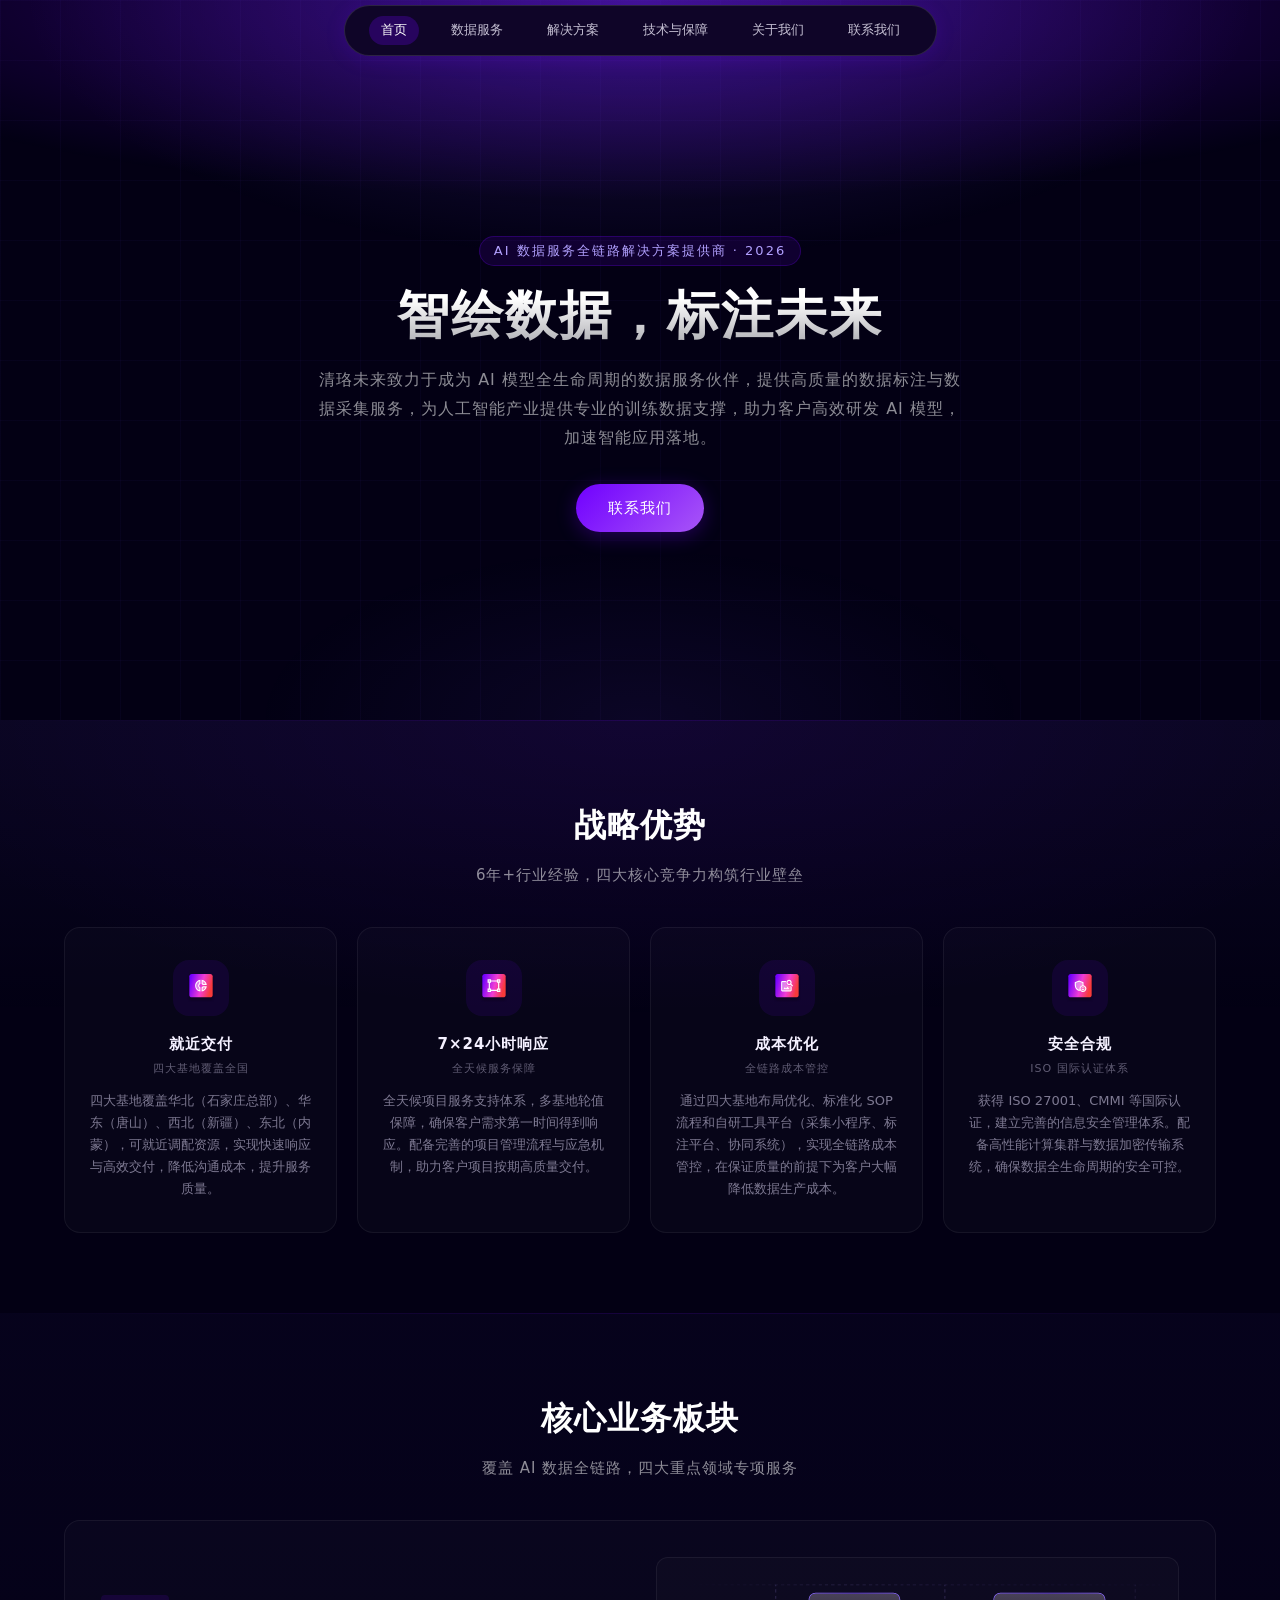
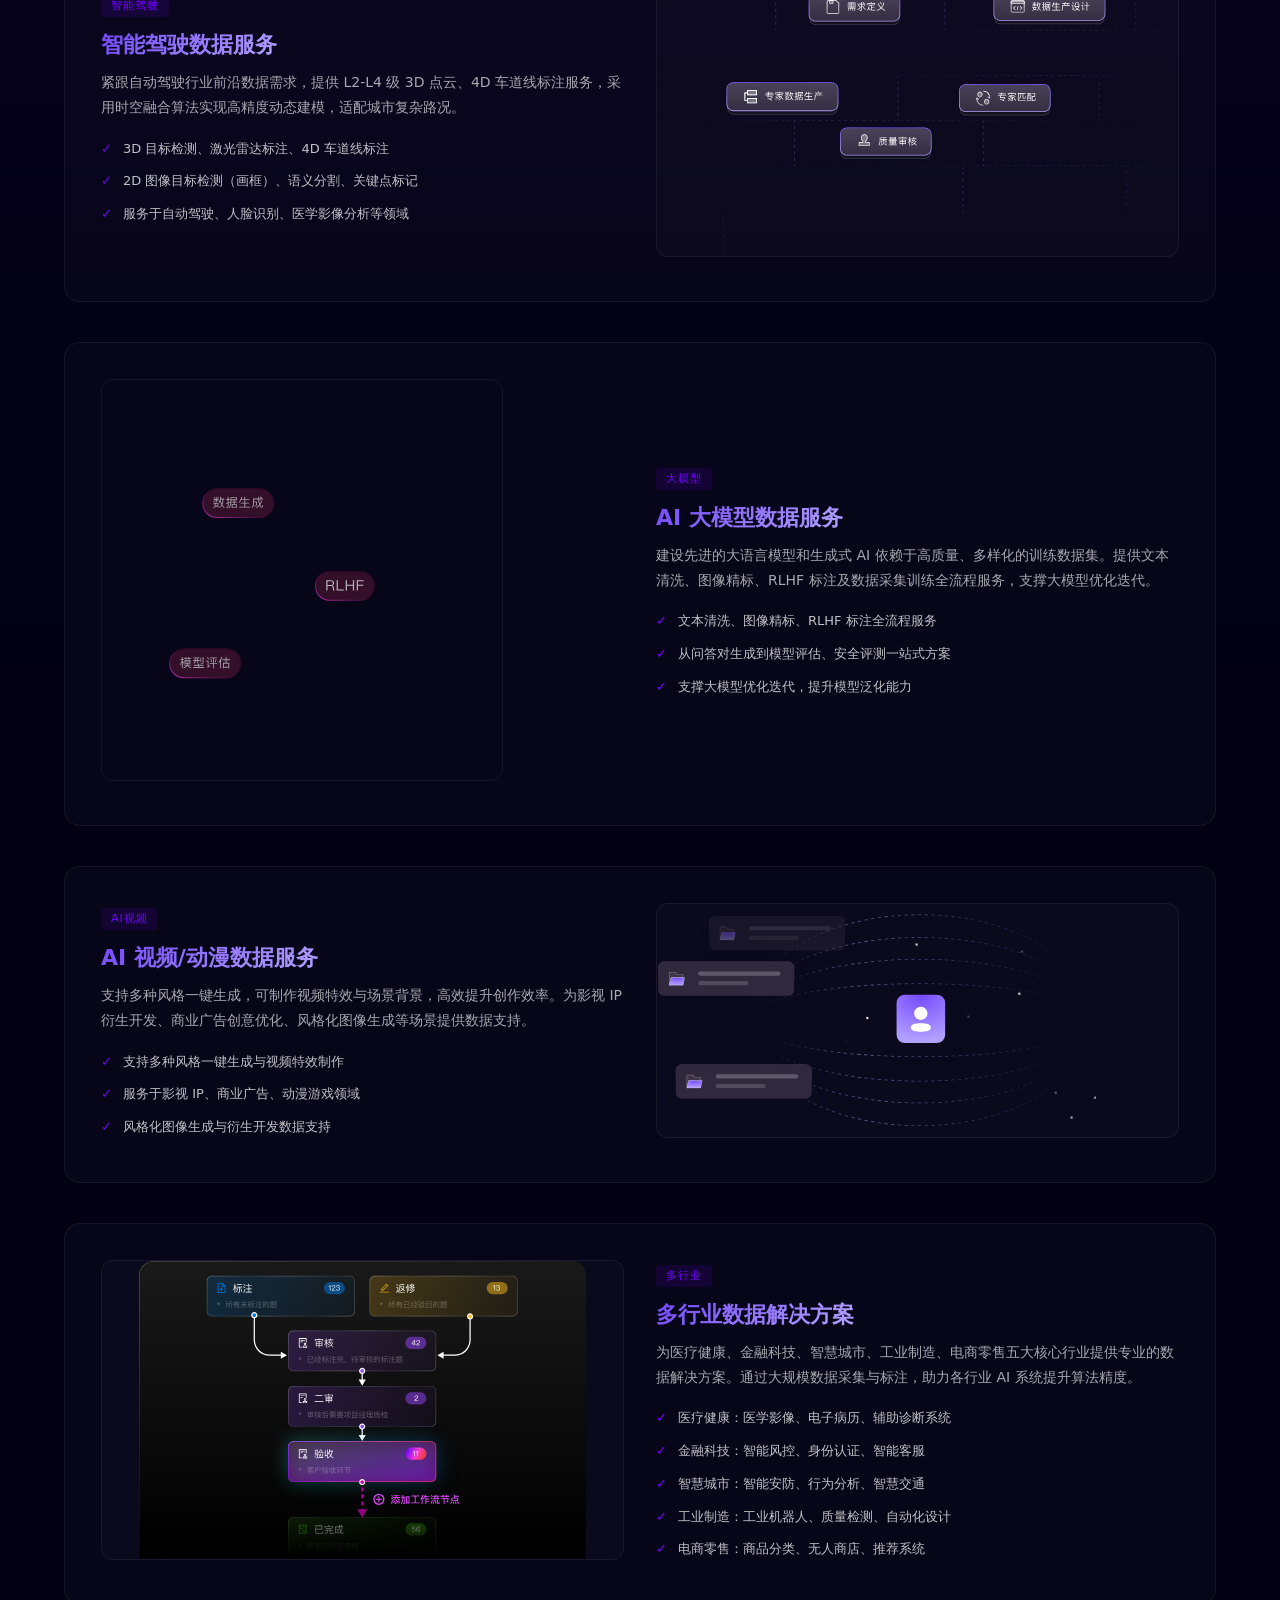
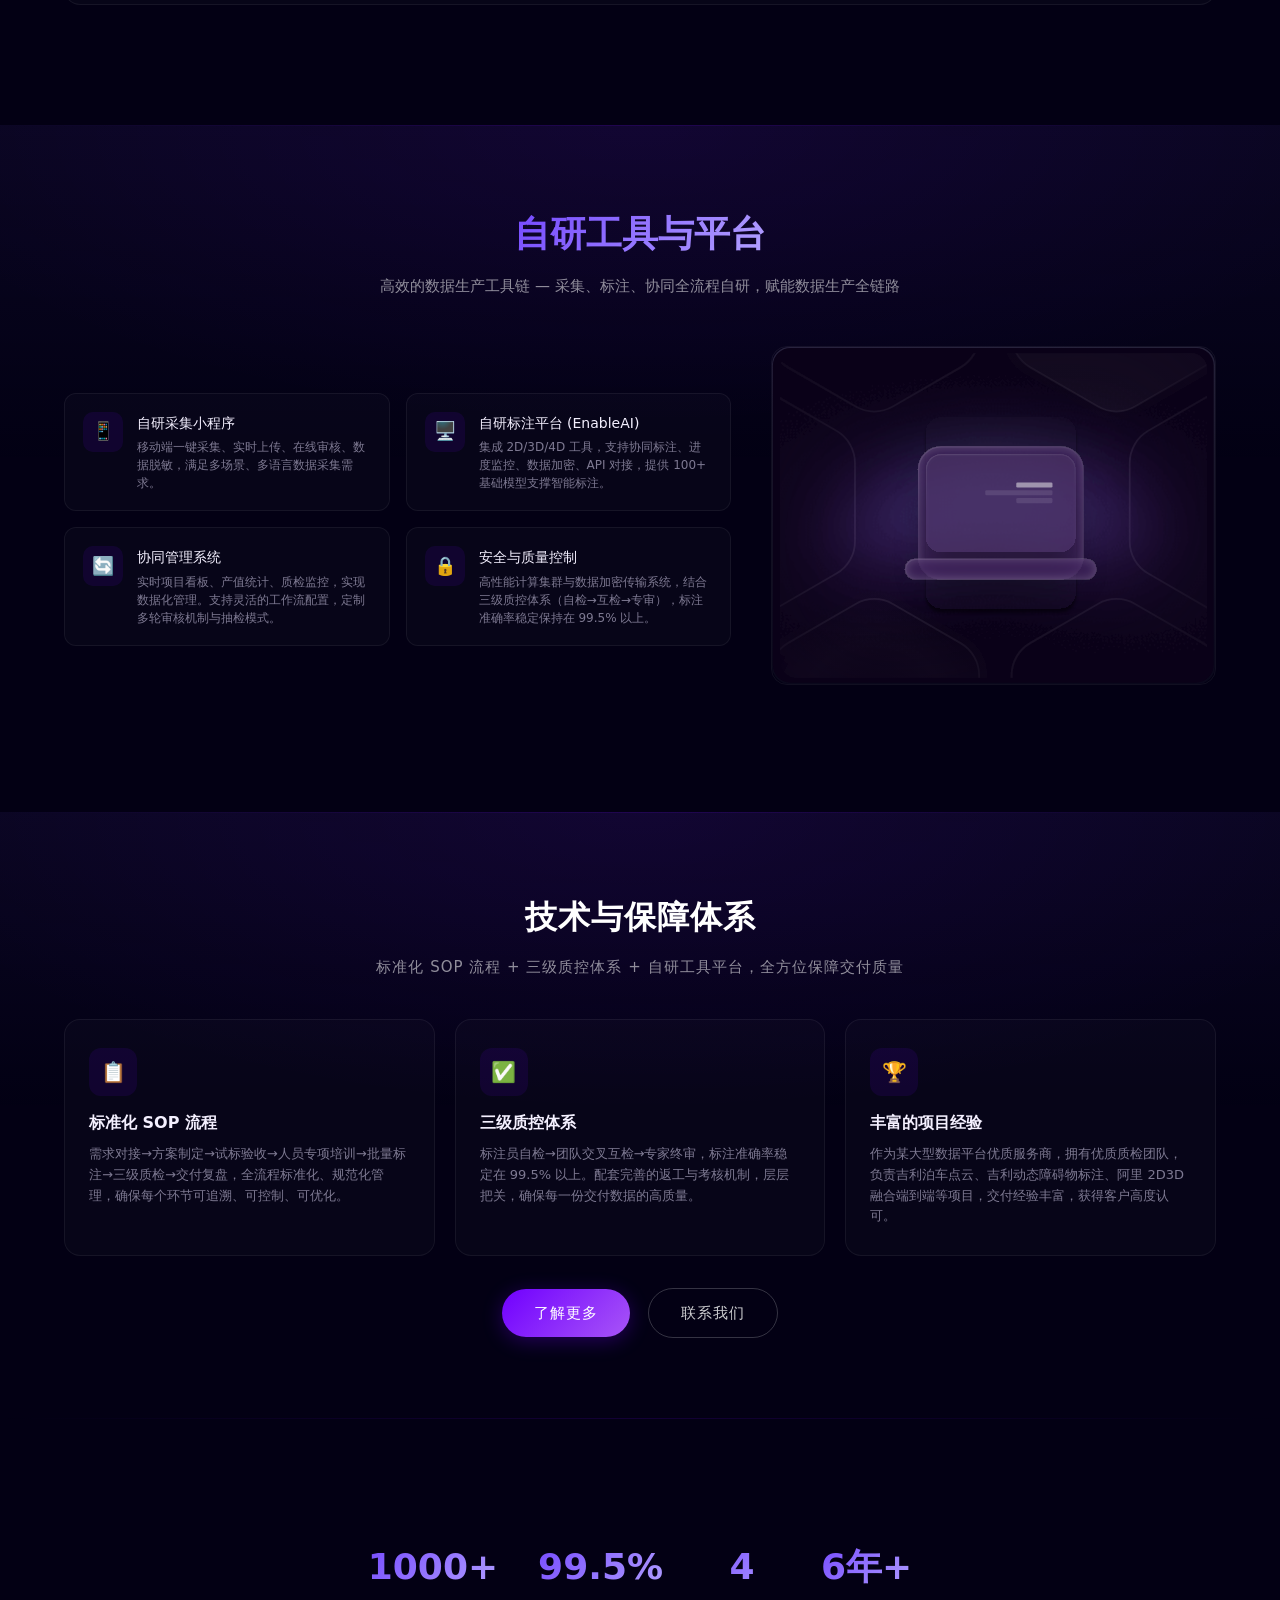
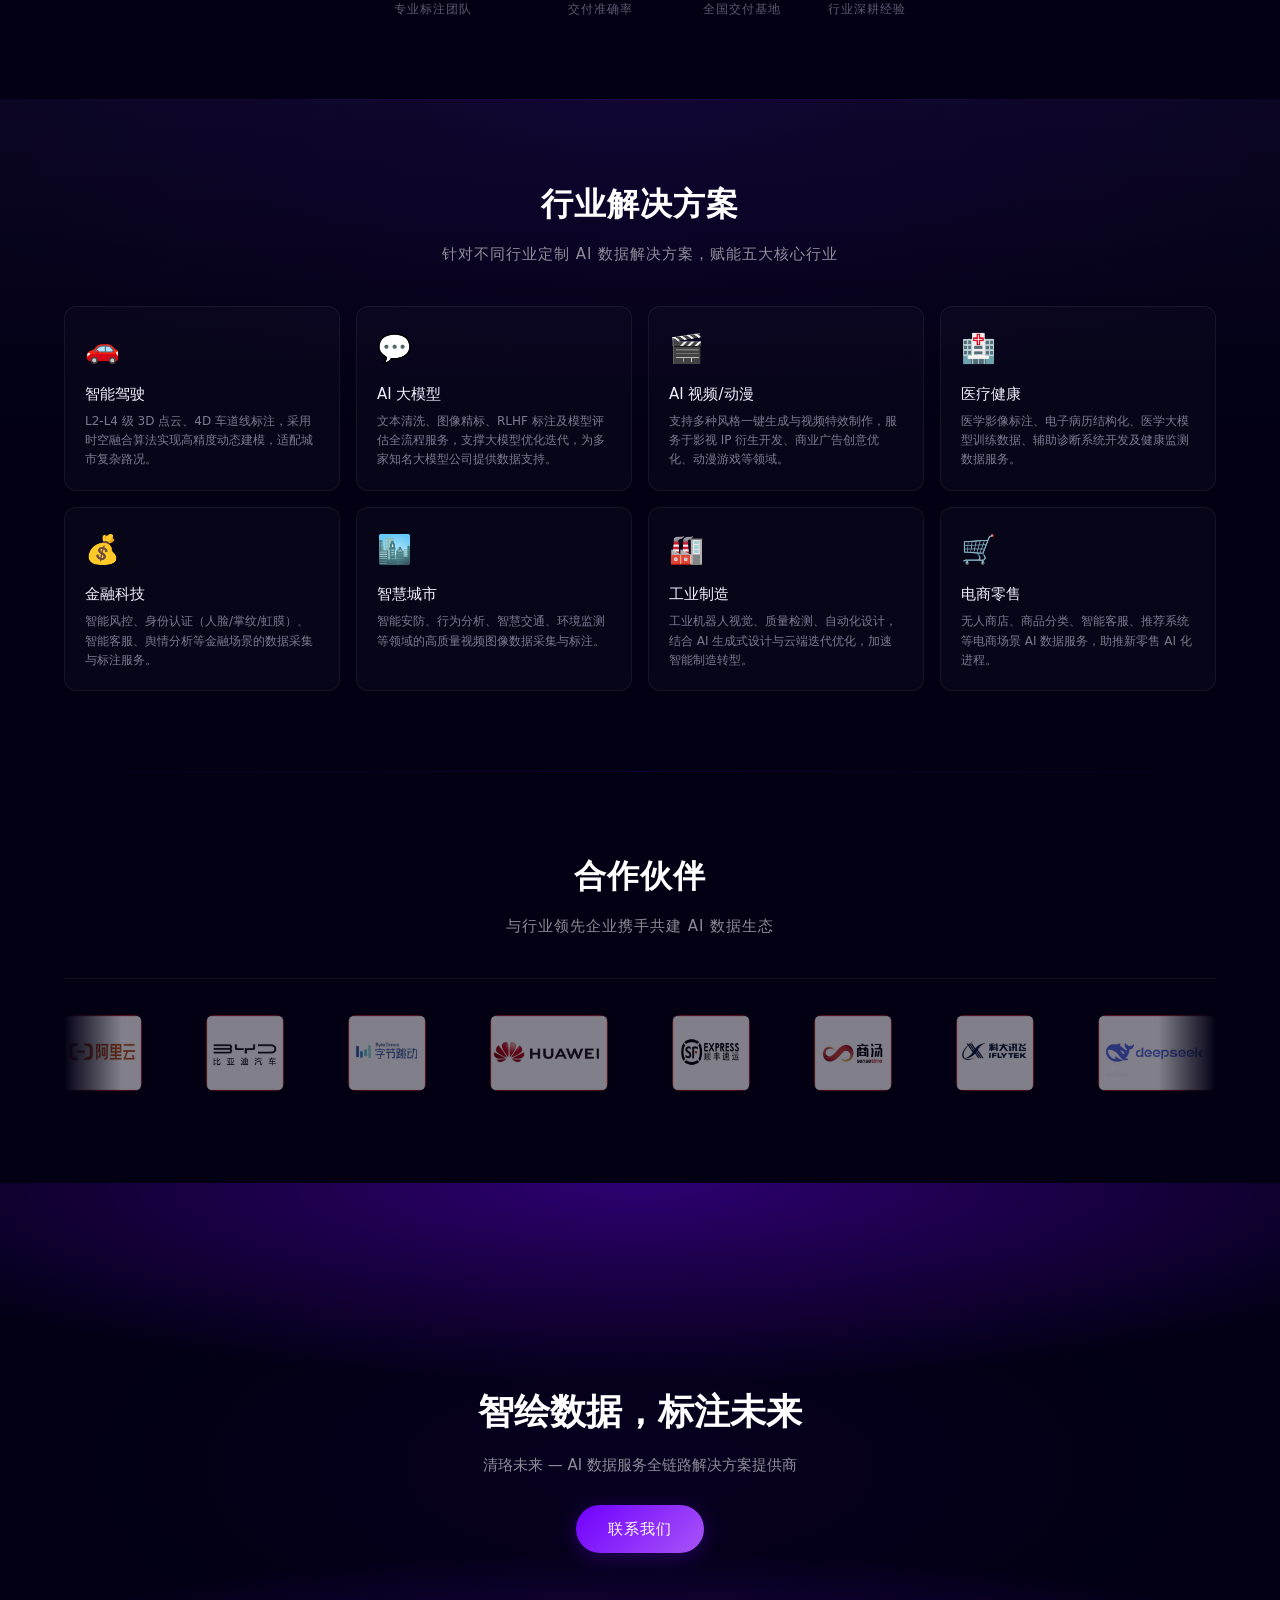
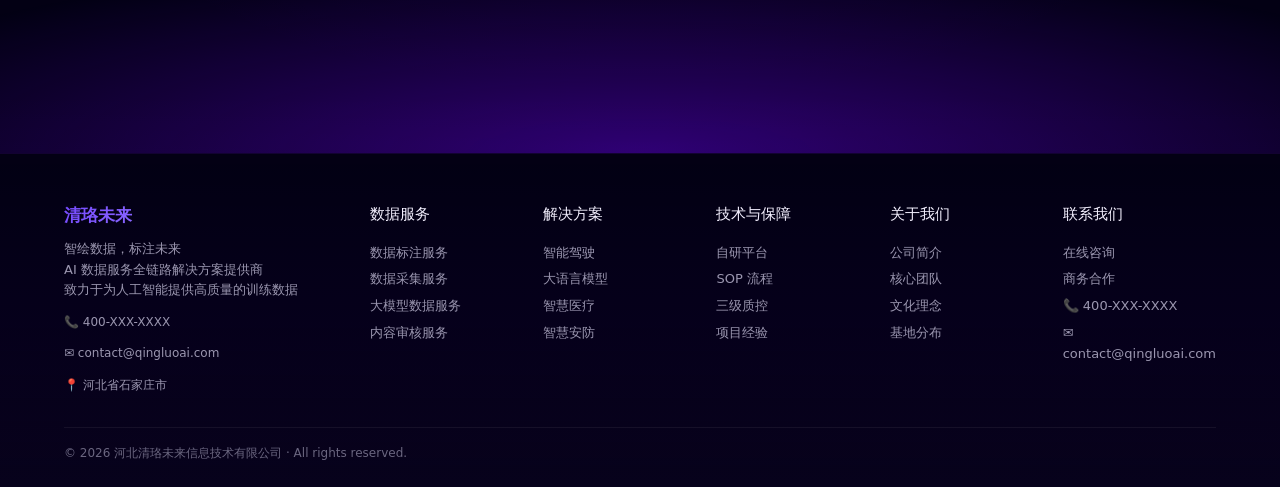
==== commit 0ecffe08: "chore: 清理未使用资源与样式优化 - 删除 assets/images/ 中91个未引用占位图标 - 删除已移除的3张PPT残图 (slide13_g01/03/08) - 新建 404.htm" ====
--- a/index.html
+++ b/index.html
@@ -381,16 +381,53 @@
       border-top: 1px solid rgba(255, 255, 255, 0.06)
     }
 
-    /* ===== Partners ===== */
-    .partner-row {
+    /* ===== Partners Marquee ===== */
+    .partner-carousel {
+      position: relative;
+      margin-top: 28px;
+      padding: 32px 0 8px;
+      border-top: 1px solid rgba(255, 255, 255, 0.06);
+      overflow: hidden
+    }
+    .partner-track {
       display: flex;
-      justify-content: center;
-      align-items: center;
-      gap: 32px;
-      flex-wrap: wrap;
-      margin-top: 32px;
-      padding-top: 28px;
-      border-top: 1px solid rgba(255, 255, 255, 0.06)
+      gap: 64px;
+      padding: 4px 0
+    }
+    .partner-track-wrap {
+      overflow: hidden;
+      position: relative;
+      mask-image: linear-gradient(to right, transparent 0%, #000 5%, #000 95%, transparent 100%);
+      -webkit-mask-image: linear-gradient(to right, transparent 0%, #000 5%, #000 95%, transparent 100%)
+    }
+    .partner-track-inner {
+      display: flex;
+      gap: 64px;
+      width: -webkit-max-content;
+      width: max-content;
+      animation: partnerScroll 30s linear infinite
+    }
+    .partner-carousel.paused .partner-track-inner {
+      animation-play-state: paused
+    }
+    @keyframes partnerScroll {
+      0% { transform: translateX(0) }
+      100% { transform: translateX(-50%) }
+    }
+    .partner-track-inner img {
+      height: 76px;
+      width: auto;
+      flex-shrink: 0;
+      opacity: 0.5;
+      transition: opacity 0.3s ease, transform 0.3s ease;
+      cursor: pointer;
+      border-radius: 8px;
+      filter: grayscale(0.2)
+    }
+    .partner-track-inner img:hover {
+      opacity: 1;
+      transform: scale(1.08);
+      filter: grayscale(0)
     }
 
     /* ===== CTA Glows ===== */
@@ -561,7 +598,7 @@
             <li>支撑大模型优化迭代，提升模型泛化能力</li>
           </ul>
         </div>
-        <div><img src="assets/images/img_037.svg" alt="AI 大模型数据服务" style="width:100%;height:auto;background:transparent"
+        <div><img src="assets/images/img_037.svg" alt="AI 大模型数据服务" style="width:402px;height:402px;background:transparent"
             loading="lazy"></div>
       </div>
       <div class="service-block ql-reveal ql-d3">
@@ -745,20 +782,38 @@
     <div class="container">
       <h2 class="section-title ql-reveal">合作伙伴</h2>
       <p class="section-subtitle ql-reveal ql-d1">与行业领先企业携手共建 AI 数据生态</p>
-      <div class="partner-row">
-        <img src="assets/images/img_065.svg" alt="合作伙伴" height="33" loading="lazy"
-          style="opacity:0.5;transition:opacity 0.3s" onmouseover="this.style.opacity=1"
-          onmouseout="this.style.opacity=0.5">
-        <img src="assets/images/img_066.svg" alt="合作伙伴" height="33" loading="lazy"
-          style="opacity:0.5;transition:opacity 0.3s" onmouseover="this.style.opacity=1"
-          onmouseout="this.style.opacity=0.5">
-        <img src="assets/images/img_018.svg" alt="合作伙伴" height="33" loading="lazy"
-          style="opacity:0.5;transition:opacity 0.3s" onmouseover="this.style.opacity=1"
-          onmouseout="this.style.opacity=0.5">
-        <img src="assets/images/img_019.svg" alt="合作伙伴" height="33" loading="lazy"
-          style="opacity:0.5;transition:opacity 0.3s" onmouseover="this.style.opacity=1"
-          onmouseout="this.style.opacity=0.5">
-      </div>
+      <div class="partner-carousel" id="partnerCarousel">
+        <div class="partner-track-wrap">
+          <div class="partner-track">
+            <div class="partner-track-inner" id="partnerTrack">
+              <img src="assets/images/partners/partner-01.png" alt="合作伙伴">
+              <img src="assets/images/partners/partner-02.png" alt="合作伙伴">
+              <img src="assets/images/partners/partner-03.png" alt="合作伙伴">
+              <img src="assets/images/partners/partner-04.png" alt="合作伙伴">
+              <img src="assets/images/partners/partner-05.png" alt="合作伙伴">
+              <img src="assets/images/partners/partner-06.png" alt="合作伙伴">
+              <img src="assets/images/partners/partner-07.png" alt="合作伙伴">
+              <img src="assets/images/partners/partner-08.png" alt="合作伙伴">
+              <img src="assets/images/partners/partner-09.png" alt="合作伙伴">
+              <img src="assets/images/partners/partner-10.png" alt="合作伙伴">
+              <img src="assets/images/partners/partner-11.png" alt="合作伙伴">
+              <!-- duplicated for seamless loop -->
+              <img src="assets/images/partners/partner-01.png" alt="合作伙伴">
+              <img src="assets/images/partners/partner-02.png" alt="合作伙伴">
+              <img src="assets/images/partners/partner-03.png" alt="合作伙伴">
+              <img src="assets/images/partners/partner-04.png" alt="合作伙伴">
+              <img src="assets/images/partners/partner-05.png" alt="合作伙伴">
+              <img src="assets/images/partners/partner-06.png" alt="合作伙伴">
+              <img src="assets/images/partners/partner-07.png" alt="合作伙伴">
+              <img src="assets/images/partners/partner-08.png" alt="合作伙伴">
+              <img src="assets/images/partners/partner-09.png" alt="合作伙伴">
+              <img src="assets/images/partners/partner-10.png" alt="合作伙伴">
+              <img src="assets/images/partners/partner-11.png" alt="合作伙伴">
+            </div>
+          </div>
+        </div>
+      </div>
+    </div>
     </div>
   </section>
 
@@ -877,6 +932,14 @@
       window.addEventListener('scroll', toggle);
       toggle();
     })();
+
+    /* Partners marquee — pause on hover */
+    (function () {
+      var el = document.getElementById('partnerCarousel');
+      if (!el) return;
+      el.onmouseenter = function () { el.classList.add('paused'); };
+      el.onmouseleave = function () { el.classList.remove('paused'); };
+    })();
   </script>
 </body>
 
--- a/assets/css/style.css
+++ b/assets/css/style.css
@@ -93,8 +93,13 @@
 }
 
 @keyframes fadeIn {
-  from { opacity: 0 }
-  to   { opacity: 1 }
+  from {
+    opacity: 0
+  }
+
+  to {
+    opacity: 1
+  }
 }
 
 /* ===== Reveal on Scroll ===== */
@@ -109,12 +114,29 @@
   transform: translateY(0)
 }
 
-.ql-d1 { transition-delay: .1s }
-.ql-d2 { transition-delay: .2s }
-.ql-d3 { transition-delay: .3s }
-.ql-d4 { transition-delay: .4s }
-.ql-d5 { transition-delay: .5s }
-.ql-d6 { transition-delay: .6s }
+.ql-d1 {
+  transition-delay: .1s
+}
+
+.ql-d2 {
+  transition-delay: .2s
+}
+
+.ql-d3 {
+  transition-delay: .3s
+}
+
+.ql-d4 {
+  transition-delay: .4s
+}
+
+.ql-d5 {
+  transition-delay: .5s
+}
+
+.ql-d6 {
+  transition-delay: .6s
+}
 
 /* ===== Layout ===== */
 .container {
@@ -131,7 +153,9 @@
 .section::before {
   content: '';
   position: absolute;
-  top: 0; left: 0; right: 0;
+  top: 0;
+  left: 0;
+  right: 0;
   height: 1px;
   background: linear-gradient(to right, transparent, rgba(112, 0, 255, 0.15), transparent);
   pointer-events: none
@@ -148,14 +172,16 @@
 .section-glow::after {
   content: '';
   position: absolute;
-  top: 0; left: 0; right: 0;
+  top: 0;
+  left: 0;
+  right: 0;
   height: 300px;
   background: radial-gradient(ellipse 60% 100% at 50% 0%, rgba(112, 0, 255, 0.08) 0%, transparent 100%);
   pointer-events: none;
   z-index: 0
 }
 
-.section-glow > .container {
+.section-glow>.container {
   position: relative;
   z-index: 1
 }
@@ -249,7 +275,7 @@
   direction: rtl
 }
 
-.service-block.reverse > * {
+.service-block.reverse>* {
   direction: ltr
 }
 
@@ -353,7 +379,9 @@
 .footer::before {
   content: '';
   position: absolute;
-  top: -60px; left: 0; right: 0;
+  top: -60px;
+  left: 0;
+  right: 0;
   height: 60px;
   background: linear-gradient(180deg, transparent, rgba(112, 0, 255, 0.02));
   pointer-events: none
@@ -558,4 +586,4 @@
   .stat-num {
     font-size: 28px
   }
-}
+}
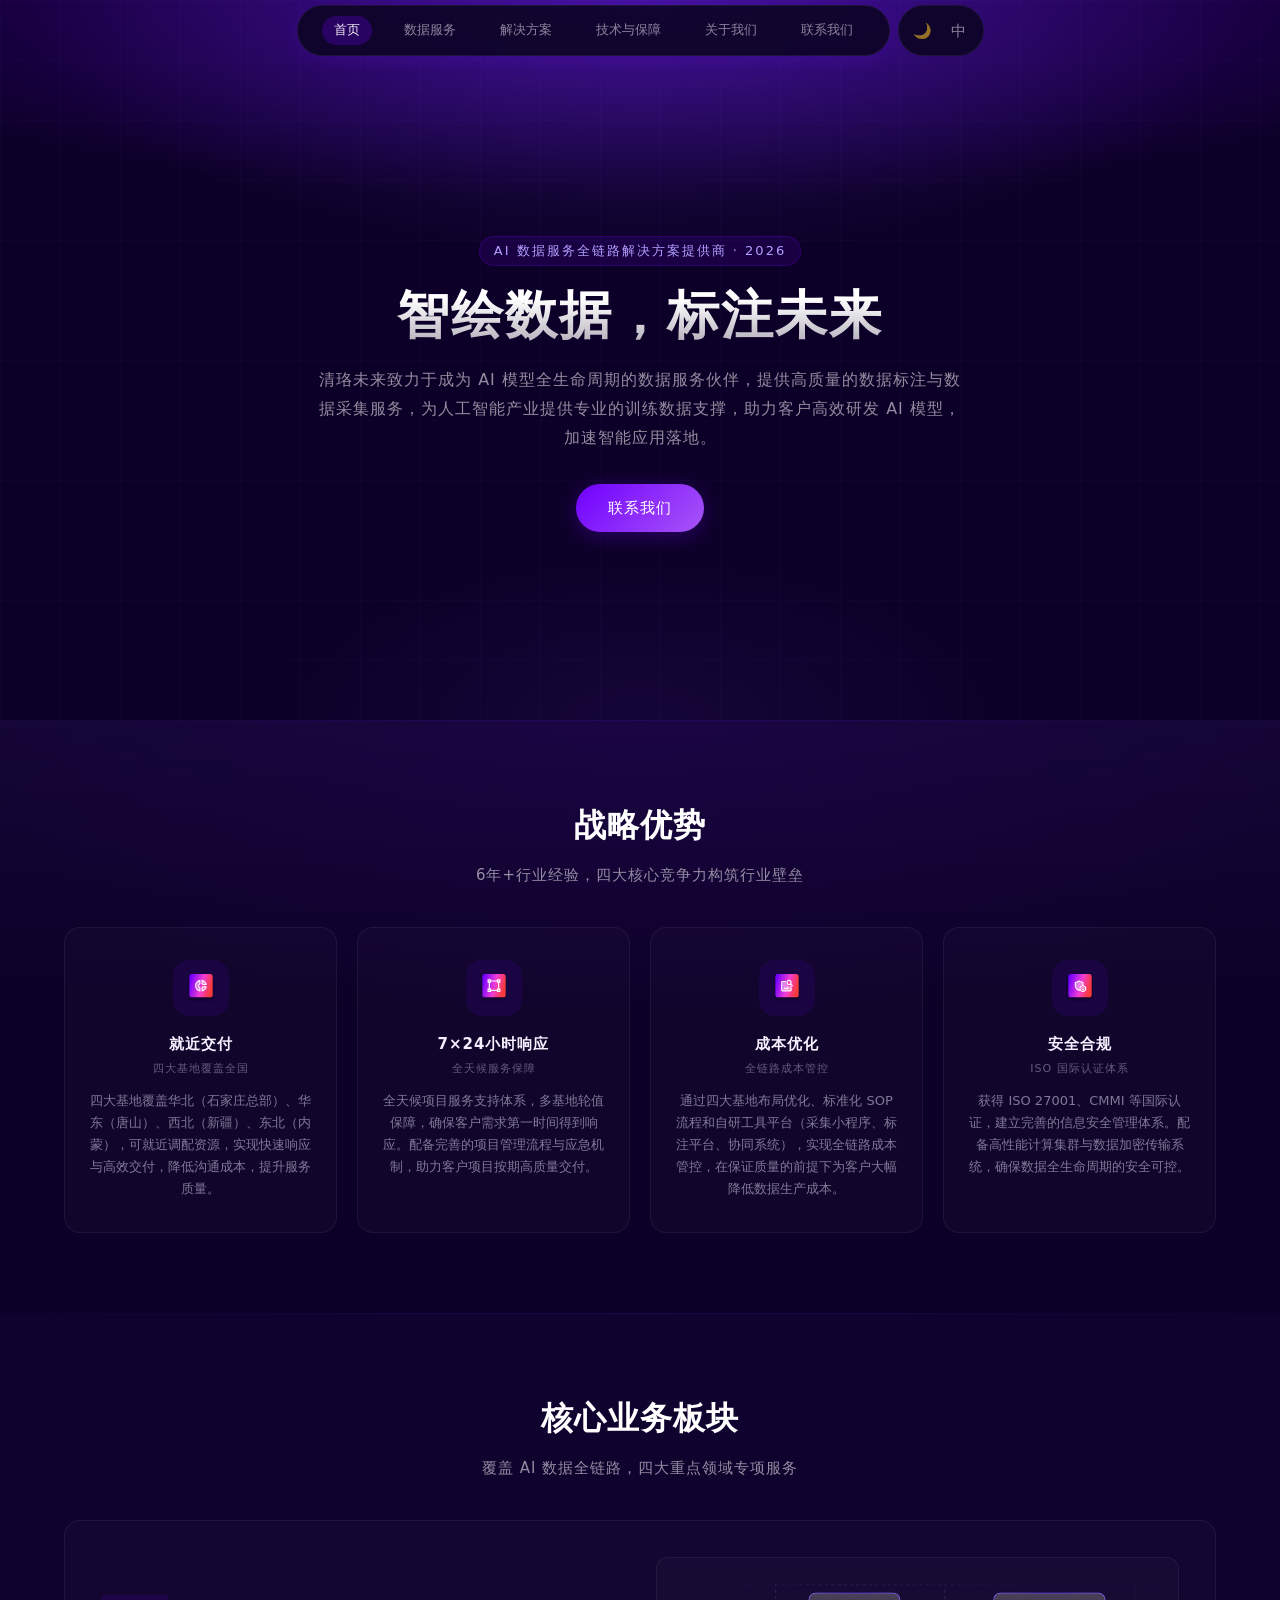
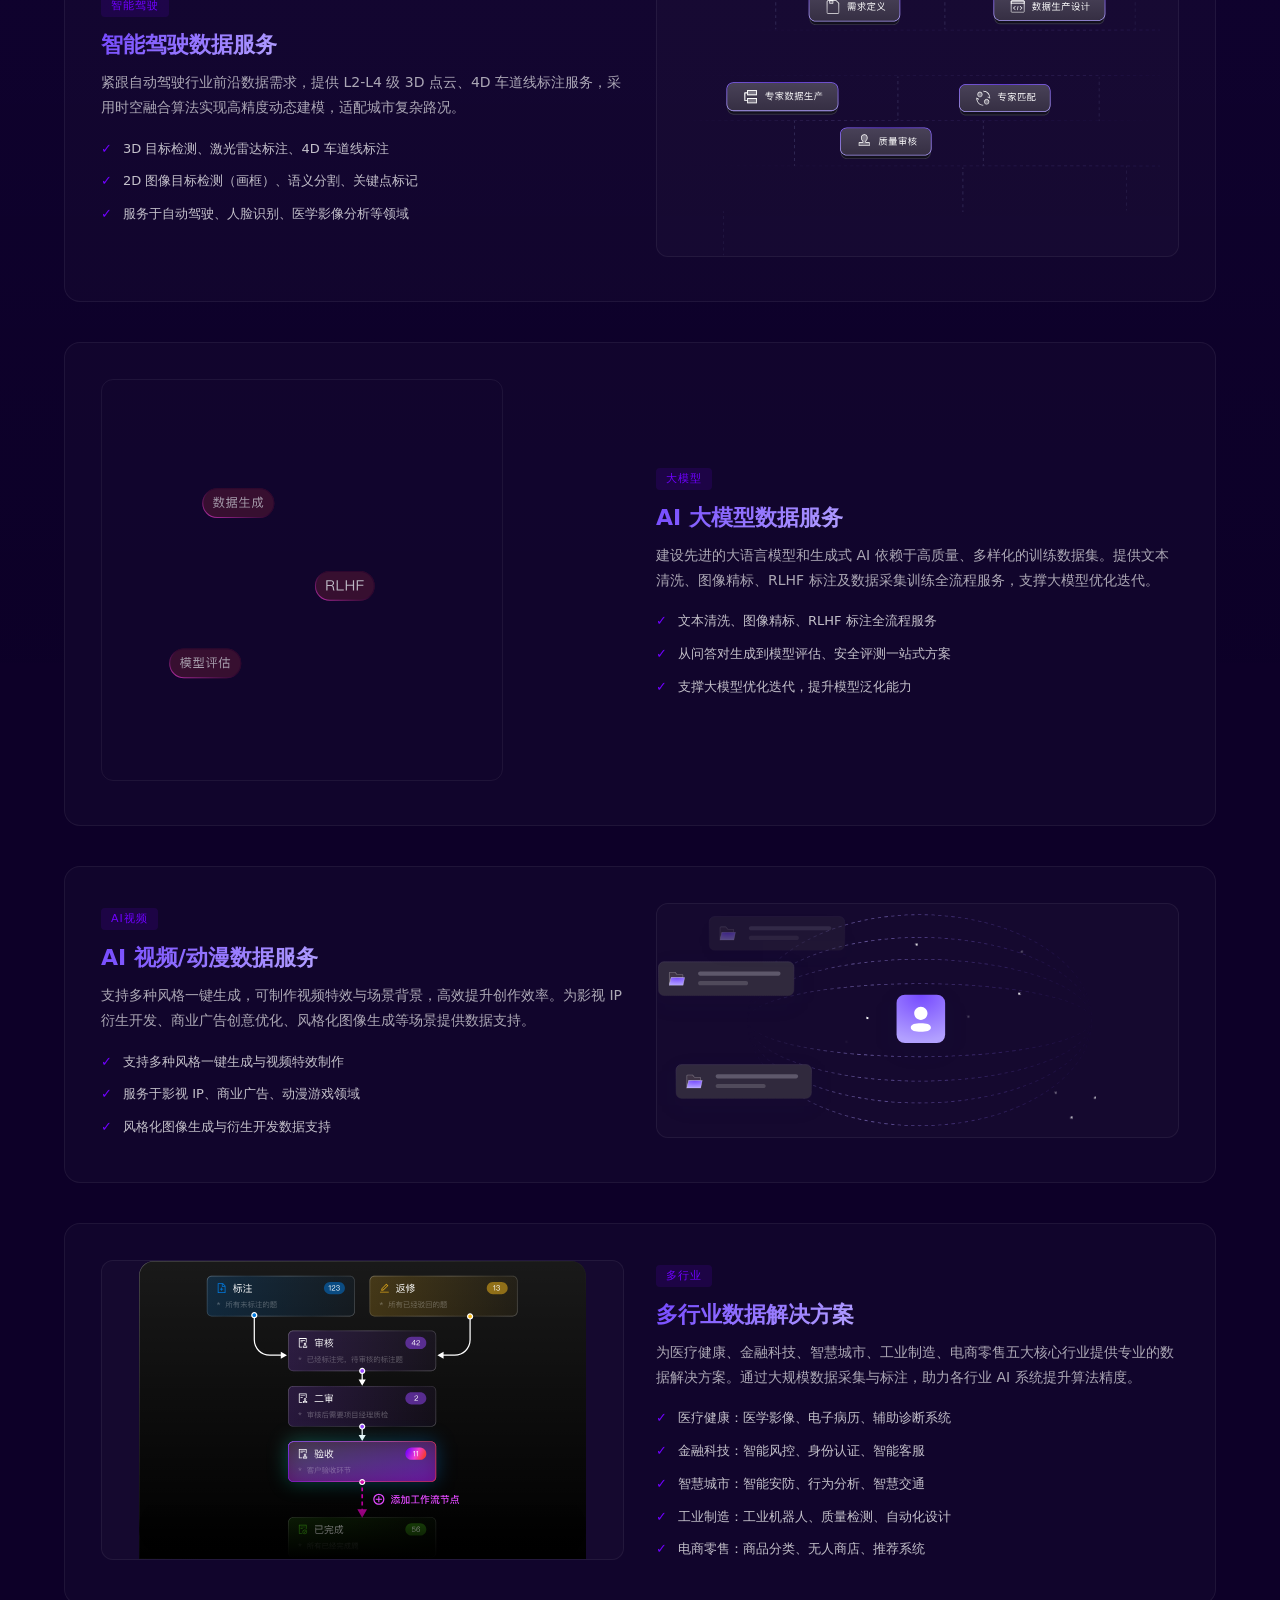
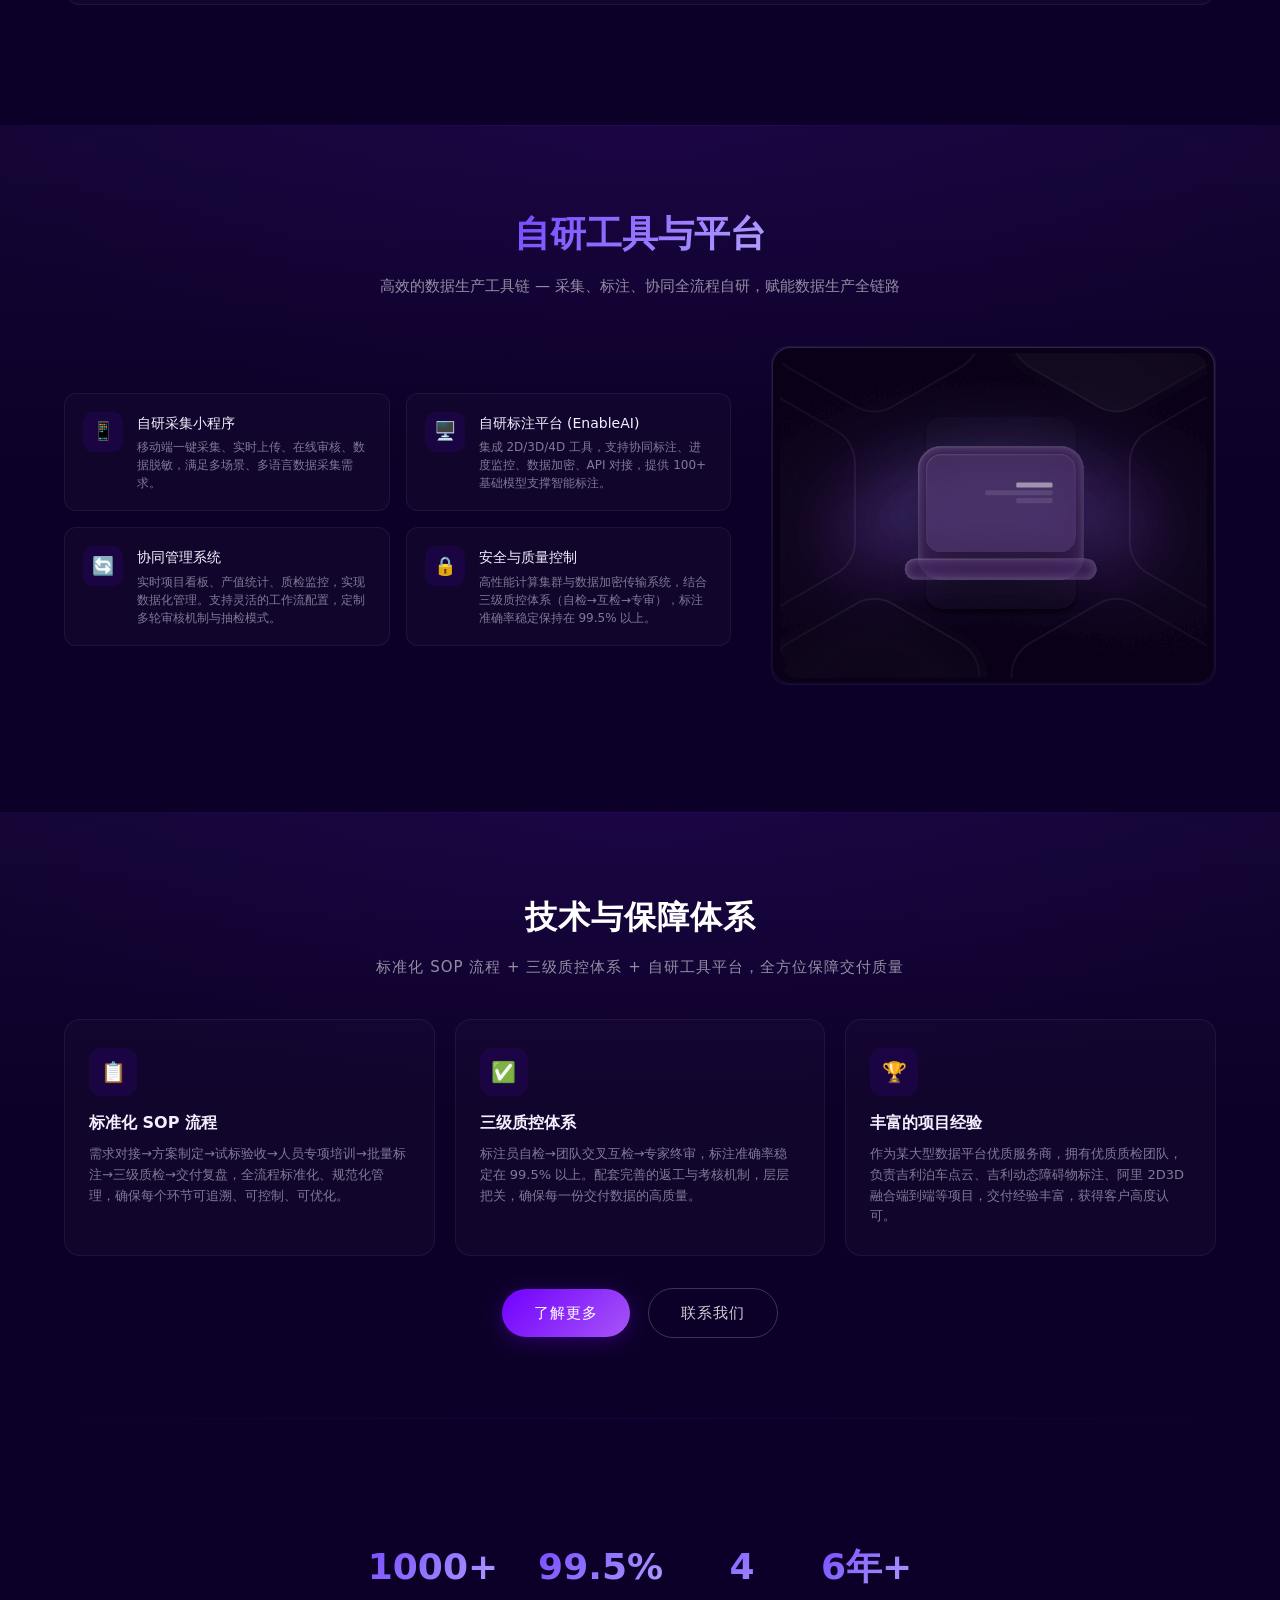
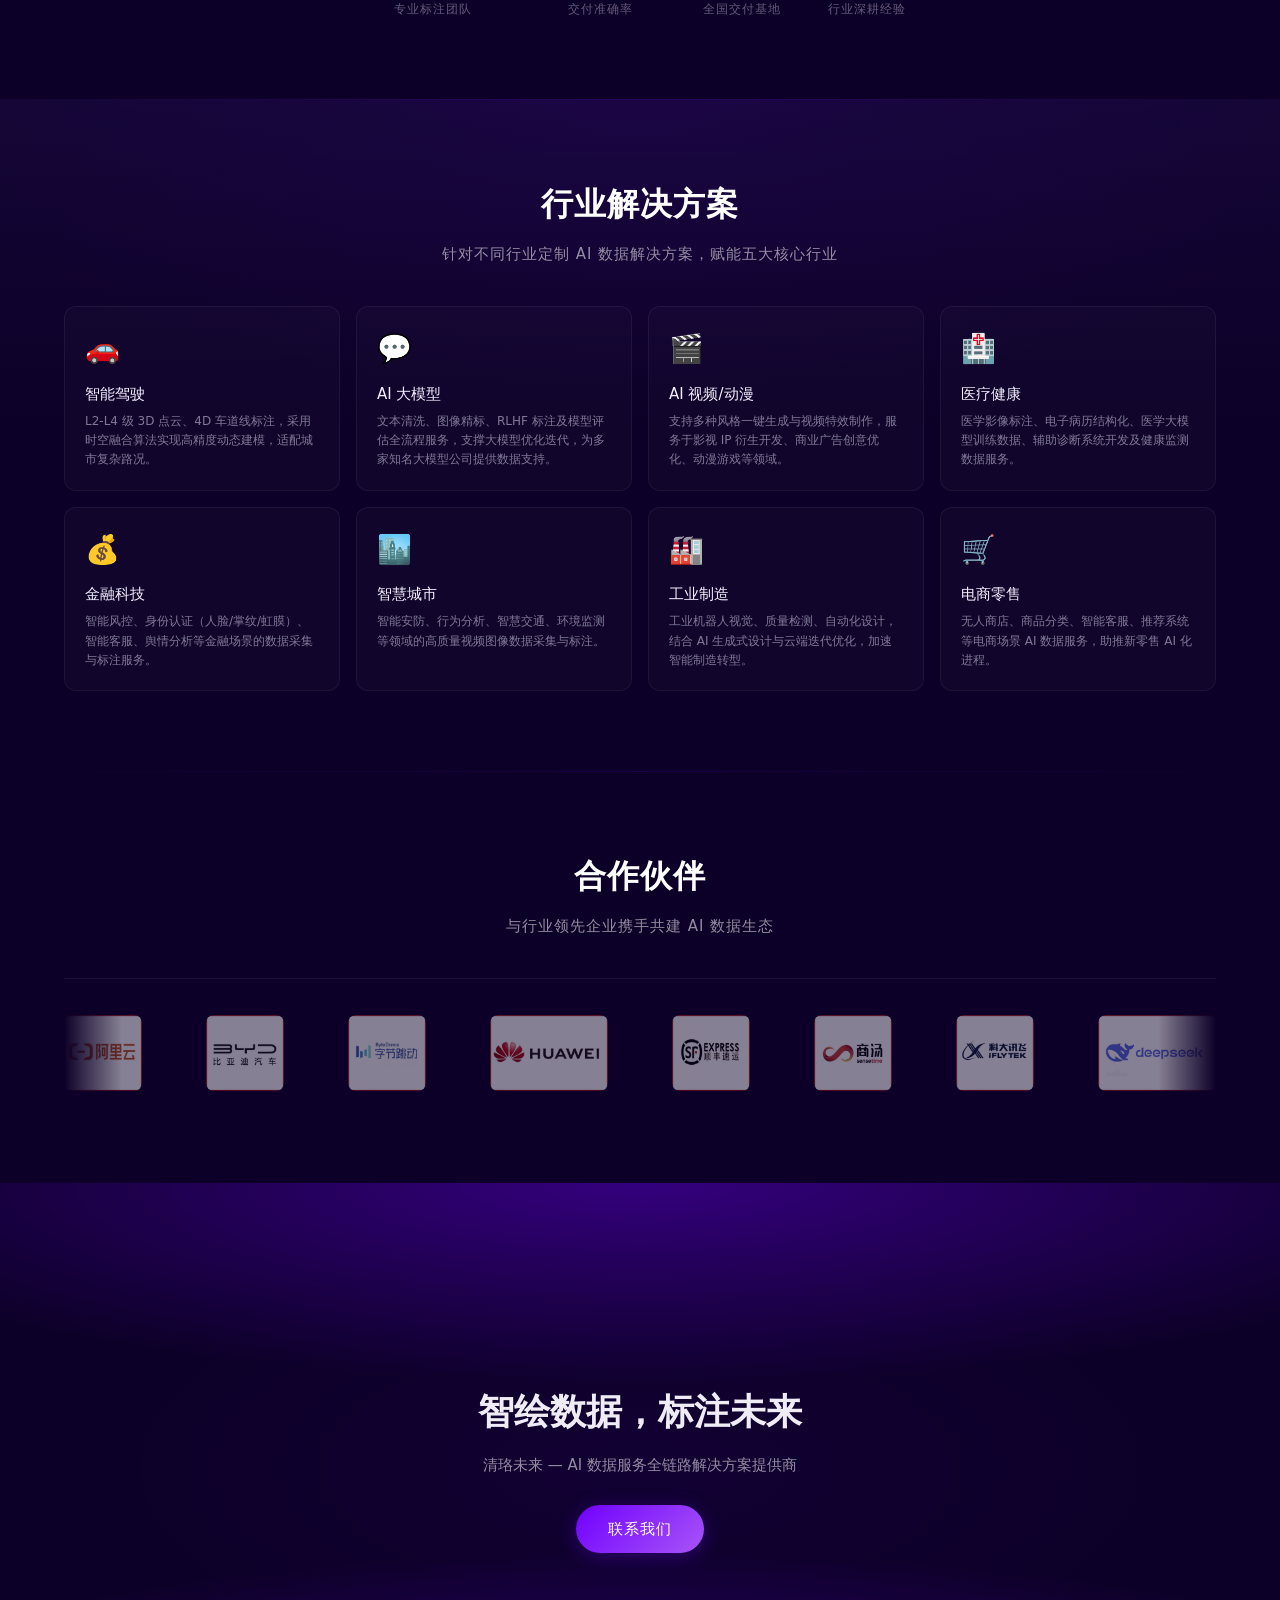
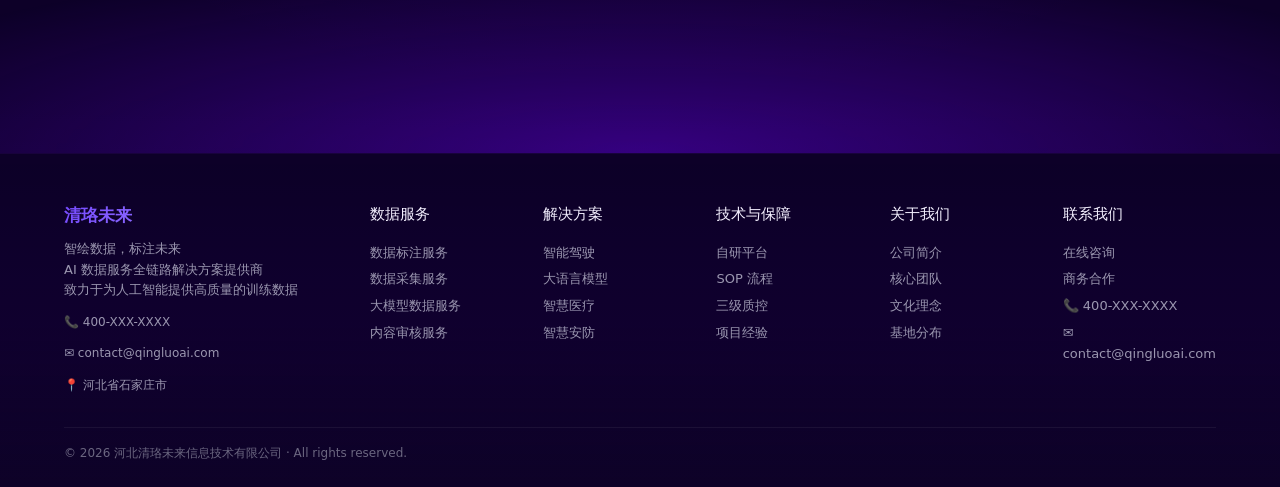
==== commit d98e04c5: "feat: 完整中英文翻译系统 - 创建 assets/js/i18n.js 翻译引擎（387条中英对照） - 添加昼夜模式切换按钮 + Light Mode 样式优化 - 新增 ql-slide/q" ====
--- a/index.html
+++ b/index.html
@@ -8,6 +8,7 @@
   <meta name="description" content="河北清珞未来信息技术有限公司，AI数据服务全链路解决方案提供商，致力于提供数据标注、数据采集、大模型数据、内容审核等专业AI数据服务。">
   <link rel="icon" href="assets/images/favicon.png" type="image/png">
   <link rel="stylesheet" href="assets/css/style.css">
+  <script src="assets/js/i18n.js"></script>
   <style>
     /* ===== Hero (index only) ===== */
     .hero {
@@ -522,6 +523,10 @@
       <a href="about.html">关于我们</a>
       <a href="contact.html">联系我们</a>
     </div>
+    <div class="toggle-group" id="toggles">
+      <button class="toggle-btn" id="themeToggle" onclick="switchTheme()" title="切换主题">🌙</button>
+      <button class="toggle-btn" id="langToggle" onclick="switchLang()" title="切换语言">中</button>
+    </div>
   </div>
   <section class="hero">
     <div class="hero-bg"></div>
@@ -571,8 +576,8 @@
 
   <section class="section section-alt" id="services">
     <div class="container">
-      <h2 class="section-title ql-reveal">核心业务板块</h2>
-      <p class="section-subtitle ql-reveal ql-d1">覆盖 AI 数据全链路，四大重点领域专项服务</p>
+      <h2 class="section-title ql-slide">核心业务板块</h2>
+      <p class="section-subtitle ql-slide ql-d1">覆盖 AI 数据全链路，四大重点领域专项服务</p>
       <div class="service-block ql-reveal ql-d1">
         <div>
           <span class="tag">智能驾驶</span>
@@ -636,7 +641,7 @@
 
   <section class="section section-glow" id="platform">
     <div class="container">
-      <div class="platform-header ql-reveal">
+      <div class="platform-header ql-scale">
         <h2><span class="gradient-accent">自研工具与平台</span></h2>
         <p>高效的数据生产工具链 — 采集、标注、协同全流程自研，赋能数据生产全链路</p>
       </div>
@@ -731,8 +736,8 @@
 
   <section class="section section-alt section-glow" id="solutions">
     <div class="container">
-      <h2 class="section-title ql-reveal">行业解决方案</h2>
-      <p class="section-subtitle ql-reveal ql-d1">针对不同行业定制 AI 数据解决方案，赋能五大核心行业</p>
+      <h2 class="section-title ql-slide">行业解决方案</h2>
+      <p class="section-subtitle ql-slide ql-d1">针对不同行业定制 AI 数据解决方案，赋能五大核心行业</p>
       <div class="solution-grid">
         <div class="solution-item ql-reveal ql-d1">
           <div class="solution-icon">🚗</div>
@@ -922,7 +927,7 @@
   </footer>
 
   <script>
-    (function () {function r() {var e = document.querySelectorAll('.ql-reveal'); if (!e.length) return; var obs = new IntersectionObserver(function (n) {n.forEach(function (t) {t.isIntersecting && (t.target.classList.add('show'))})}, {threshold: .15}); e.forEach(function (el) {obs.observe(el)})} document.readyState === 'loading' ? document.addEventListener('DOMContentLoaded', r) : r(); setTimeout(r, 1e3)})();
+    (function () {function r() {var e = document.querySelectorAll('.ql-reveal,.ql-slide,.ql-scale'); if (!e.length) return; var obs = new IntersectionObserver(function (n) {n.forEach(function (t) {t.isIntersecting && (t.target.classList.add('show'))})}, {threshold: .15}); e.forEach(function (el) {obs.observe(el)})} document.readyState === 'loading' ? document.addEventListener('DOMContentLoaded', r) : r(); setTimeout(r, 1e3)})();
 
     /* Back to top */
     (function () {
@@ -940,6 +945,22 @@
       el.onmouseenter = function () { el.classList.add('paused'); };
       el.onmouseleave = function () { el.classList.remove('paused'); };
     })();
+
+    /* Theme toggle */
+    var themeBtn = document.getElementById('themeToggle');
+    if (themeBtn) {
+      if (localStorage.getItem('theme') === 'light') { document.body.classList.add('light'); themeBtn.textContent = '☀️'; }
+      window.switchTheme = function () {
+        document.body.classList.toggle('light');
+        var isLight = document.body.classList.contains('light');
+        themeBtn.textContent = isLight ? '☀️' : '🌙';
+        localStorage.setItem('theme', isLight ? 'light' : 'dark');
+      };
+    }
+
+    /* Lang toggle */
+    
+    
   </script>
 </body>
 
--- a/assets/css/style.css
+++ b/assets/css/style.css
@@ -15,12 +15,39 @@
   scroll-behavior: smooth
 }
 
+:root {
+  --bg-primary: #0d0028;
+  --bg-secondary: rgba(255,255,255,0.02);
+  --bg-card: rgba(255,255,255,0.02);
+  --text-primary: #f0ecf5;
+  --text-secondary: rgba(240,236,245,0.55);
+  --text-muted: rgba(240,236,245,0.35);
+  --border-color: rgba(255,255,255,0.06);
+  --nav-bg: rgba(15,5,40,0.92);
+  --section-alt-bg: linear-gradient(180deg, rgba(117,73,255,0.035) 0%, transparent 50%);
+  --glow-color: rgba(112,0,255,0.08);
+}
+
+body.light {
+  --bg-primary: #f5f0ff;
+  --bg-secondary: rgba(0,0,0,0.02);
+  --bg-card: #ffffff;
+  --text-primary: #1a1035;
+  --text-secondary: rgba(26,16,53,0.55);
+  --text-muted: rgba(26,16,53,0.35);
+  --border-color: rgba(112,0,255,0.1);
+  --nav-bg: rgba(255,255,255,0.92);
+  --section-alt-bg: linear-gradient(180deg, rgba(117,73,255,0.05) 0%, transparent 50%);
+  --glow-color: rgba(112,0,255,0.06);
+}
+
 body {
   font-family: system-ui, -apple-system, BlinkMacSystemFont, 'Helvetica Neue', 'Segoe UI', Helvetica, Arial, 'PingFang SC', 'Microsoft YaHei', 'WenQuanYi Micro Hei', sans-serif;
-  background: #030014;
-  color: #fff;
+  background: var(--bg-primary);
+  color: var(--text-primary);
   overflow-x: hidden;
-  line-height: 1.6
+  line-height: 1.6;
+  transition: background .3s ease, color .3s ease
 }
 
 a {
@@ -30,7 +57,7 @@
 
 ::selection {
   color: #fff;
-  background: #4a428b
+  background: #7000FF
 }
 
 ::-webkit-scrollbar {
@@ -38,7 +65,7 @@
 }
 
 ::-webkit-scrollbar-track {
-  background: #030014
+  background: #0d0028
 }
 
 ::-webkit-scrollbar-thumb {
@@ -55,7 +82,8 @@
   z-index: 99999;
   display: flex;
   justify-content: center;
-  pointer-events: none
+  pointer-events: none;
+  gap: 8px
 }
 
 .nav-pill {
@@ -63,8 +91,8 @@
   align-items: center;
   gap: 20px;
   padding: 10px 24px;
-  background: #0f0528;
-  border: 1px solid rgba(255, 255, 255, 0.12);
+  background: var(--nav-bg);
+  border: 1px solid var(--border-color);
   border-radius: 40px;
   pointer-events: auto;
   box-shadow: 0 4px 20px rgba(112, 0, 255, 0.15)
@@ -72,7 +100,7 @@
 
 .nav-pill a {
   padding: 4px 12px;
-  color: rgba(244, 240, 255, 0.8);
+  color: var(--text-secondary);
   font-size: 13px;
   font-weight: 500;
   cursor: pointer;
@@ -83,8 +111,43 @@
 
 .nav-pill a:hover,
 .nav-pill a.active {
-  color: #fff;
+  color: var(--text-primary);
   background: rgba(112, 0, 255, 0.25)
+}
+
+/* ===== Toggle Buttons ===== */
+.toggle-group {
+  display: flex;
+  gap: 4px;
+  pointer-events: auto;
+  align-items: center;
+  background: var(--nav-bg);
+  border: 1px solid var(--border-color);
+  border-radius: 40px;
+  padding: 6px 8px
+}
+.toggle-btn {
+  width: 32px;
+  height: 32px;
+  border-radius: 50%;
+  border: none;
+  background: transparent;
+  color: var(--text-secondary);
+  font-size: 15px;
+  cursor: pointer;
+  display: flex;
+  align-items: center;
+  justify-content: center;
+  transition: all 0.3s ease;
+  line-height: 1
+}
+.toggle-btn:hover {
+  background: rgba(112, 0, 255, 0.15);
+  color: var(--text-primary)
+}
+.toggle-btn.active {
+  background: rgba(112, 0, 255, 0.2);
+  color: #7000FF
 }
 
 /* ===== Page Animation ===== */
@@ -136,6 +199,28 @@
 
 .ql-d6 {
   transition-delay: .6s
+}
+
+/* ===== Reveal: Slide from Left ===== */
+.ql-slide {
+  opacity: 0;
+  transform: translateX(-24px);
+  transition: opacity .6s cubic-bezier(.25, .1, .25, 1), transform .6s cubic-bezier(.25, .1, .25, 1)
+}
+.ql-slide.show {
+  opacity: 1;
+  transform: translateX(0)
+}
+
+/* ===== Reveal: Scale In ===== */
+.ql-scale {
+  opacity: 0;
+  transform: scale(0.92);
+  transition: opacity .5s cubic-bezier(.25, .1, .25, 1), transform .5s cubic-bezier(.25, .1, .25, 1)
+}
+.ql-scale.show {
+  opacity: 1;
+  transform: scale(1)
 }
 
 /* ===== Layout ===== */
@@ -586,4 +671,121 @@
   .stat-num {
     font-size: 28px
   }
-}+}
+
+/* ===== Light Mode (high specificity to override inline CSS) ===== */
+html body.light,
+html body.light .page { background: #f5f0ff; color: #1a1035 }
+html body.light .section-title { color: #1a1035 }
+html body.light .section-subtitle { color: rgba(26,16,53,0.6) }
+html body.light .card { background: #fff; border-color: rgba(112,0,255,0.08) }
+html body.light .card:hover { border-color: rgba(112,0,255,0.2) }
+html body.light .card h3,
+html body.light .card h4 { color: #1a1035 }
+html body.light .card p,
+html body.light .feature-card p,
+html body.light .solution-item p,
+html body.light .qc-card p { color: rgba(26,16,53,0.7) }
+html body.light .service-block { background: #fff; border-color: rgba(112,0,255,0.08) }
+html body.light .service-block p { color: rgba(26,16,53,0.7) }
+html body.light .service-block ul li { color: rgba(26,16,53,0.75) }
+html body.light .feature-card { background: #fff; border-color: rgba(112,0,255,0.08) }
+html body.light .feature-card h3 { color: #1a1035 }
+html body.light .feature-sub { color: rgba(26,16,53,0.5) !important }
+html body.light .solution-card { background: #fff; border-color: rgba(112,0,255,0.08) }
+html body.light .solution-card p { color: rgba(26,16,53,0.7) }
+html body.light .solution-card ul li { color: rgba(26,16,53,0.75) }
+html body.light .qc-card { background: #fff; border-color: rgba(112,0,255,0.08) }
+html body.light .qc-card h4 { color: #1a1035 }
+html body.light .highlight-box { background: rgba(112,0,255,0.03); border-color: rgba(112,0,255,0.08) }
+html body.light .highlight-box p { color: rgba(26,16,53,0.7) }
+html body.light .footer { background: linear-gradient(180deg, transparent 0%, rgba(112,0,255,0.02) 50%, #f0e8ff 100%) }
+html body.light .footer h4 { color: #1a1035 }
+html body.light .footer a { color: rgba(26,16,53,0.6) }
+html body.light .footer a:hover { color: #7000FF }
+html body.light .footer-brand p { color: rgba(26,16,53,0.6) }
+html body.light .footer-contact span { color: rgba(26,16,53,0.5) }
+html body.light .footer-bottom p { color: rgba(26,16,53,0.4) }
+html body.light .section-alt { background: linear-gradient(180deg, rgba(117,73,255,0.04) 0%, transparent 50%) }
+html body.light .nav-pill { background: rgba(255,255,255,0.9); border-color: rgba(112,0,255,0.1) }
+html body.light .nav-pill a { color: rgba(26,16,53,0.7) }
+html body.light .nav-pill a:hover,
+html body.light .nav-pill a.active { color: #fff; background: rgba(112,0,255,0.2) }
+html body.light .cta-banner h2 { color: #1a1035 }
+html body.light .cta-banner p { color: rgba(26,16,53,0.6) }
+html body.light .hero p { color: rgba(26,16,53,0.6) }
+html body.light .hero-tag { color: #7000FF; border-color: rgba(112,0,255,0.2); background: rgba(112,0,255,0.08) }
+html body.light .stat-label { color: rgba(26,16,53,0.5) }
+html body.light .text-muted { color: rgba(26,16,53,0.5) }
+html body.light .text-secondary { color: rgba(26,16,53,0.65) }
+html body.light ::-webkit-scrollbar-track { background: #f5f0ff }
+html body.light .partner-carousel { border-top-color: rgba(112,0,255,0.1) }
+html body.light .tag { color: #7000FF }
+html body.light .service-block .tag { color: #7000FF }
+html body.light .pfeature { background: #fff; border-color: rgba(112,0,255,0.08) }
+html body.light .pfeature h4 { color: #1a1035 }
+html body.light .pfeature p { color: rgba(26,16,53,0.65) }
+html body.light .pfeature:hover { background: rgba(112,0,255,0.03) }
+html body.light .platform-header p { color: rgba(26,16,53,0.6) }
+html body.light .blog-card { background: #fff; border-color: rgba(112,0,255,0.08) }
+html body.light .blog-card h4 { color: #1a1035 }
+html body.light .blog-meta { color: rgba(26,16,53,0.5); border-top-color: rgba(112,0,255,0.08) }
+html body.light .blog-tag { color: #7000FF }
+html body.light .solution-item { background: #fff; border-color: rgba(112,0,255,0.08) }
+html body.light .solution-item h4 { color: #1a1035 }
+html body.light .solution-icon { color: #1a1035 }
+html body.light .ind-card { background: #fff; border-color: rgba(112,0,255,0.08) }
+html body.light .ind-card h4 { color: #1a1035 }
+html body.light .ind-card p { color: rgba(26,16,53,0.65) }
+html body.light .process-step .num { background: rgba(112,0,255,0.1) !important; color: #7000FF }
+html body.light .process-step h4 { color: #1a1035 }
+html body.light .process-step p { color: rgba(26,16,53,0.6) }
+html body.light .team-card { background: #fff; border-color: rgba(112,0,255,0.08) }
+html body.light .team-card h4 { color: #1a1035 }
+html body.light .team-card p { color: rgba(26,16,53,0.65) }
+html body.light .base-item { background: #fff; border-color: rgba(112,0,255,0.08) }
+html body.light .base-item h4 { color: #1a1035 }
+html body.light .base-item p { color: rgba(26,16,53,0.65) }
+html body.light .base-card { background: #fff; border-color: rgba(112,0,255,0.08) }
+html body.light .base-card h4 { color: #1a1035 }
+html body.light .base-card p { color: rgba(26,16,53,0.65) }
+html body.light .base-card .base-city { color: #7000FF }
+html body.light .contact-info-card { background: #fff; border-color: rgba(112,0,255,0.08) }
+html body.light .contact-info-card h4 { color: #1a1035 }
+html body.light .contact-info-card p { color: rgba(26,16,53,0.65) }
+html body.light .contact-info-card .cic-value { color: #1a1035 }
+html body.light .contact-form-wrap { background: #fff; border-color: rgba(112,0,255,0.08) }
+html body.light .contact-form-wrap h3 { color: #1a1035 }
+html body.light .form-group label { color: rgba(26,16,53,0.75) }
+html body.light .form-group input,
+html body.light .form-group select,
+html body.light .form-group textarea { background: rgba(112,0,255,0.03); border-color: rgba(112,0,255,0.1); color: #1a1035 }
+html body.light .form-group input::placeholder,
+html body.light .form-group textarea::placeholder { color: rgba(26,16,53,0.35) }
+html body.light .form-tip { color: rgba(26,16,53,0.4) }
+html body.light .highlight-box h4 { color: #7000FF }
+html body.light .card-icon { background: rgba(112,0,255,0.08) }
+html body.light .feature-icon { background: rgba(112,0,255,0.08) }
+html body.light .pfeature-icon { background: rgba(112,0,255,0.08) }
+html body.light .cic-icon { background: rgba(112,0,255,0.08) }
+html body.light .partner-track-inner img { opacity: 0.5; filter: none }
+html body.light .partner-track-inner img:hover { opacity: 1 }
+html body.light .form-success h4 { color: #1a1035 }
+html body.light .form-success p { color: rgba(26,16,53,0.65) }
+html body.light .contact-hero-desc { color: rgba(26,16,53,0.6) }
+html body.light .hero h1 .gradient-text { background: linear-gradient(180deg, #1a1035 23%, rgba(26,16,53,0.7) 95%) !important; -webkit-background-clip: text !important; -webkit-text-fill-color: transparent !important; background-clip: text !important }
+html body.light .card ul li { color: rgba(26,16,53,0.7) }
+html body.light .service-block ul li::before { color: #7000FF }
+html body.light .gradient-accent { background: linear-gradient(135deg, #7000FF, #a855f7); -webkit-background-clip: text; -webkit-text-fill-color: transparent; background-clip: text }
+html body.light .back-to-top button { color: #fff }
+html body.light p, html body.light li, html body.light span:not(.logo-text):not(.base-city) { color: inherit }
+html body.light .process-step .num { color: #7000FF }
+html body.light .btn-outline { border-color: rgba(112,0,255,0.3); color: #7000FF }
+html body.light .btn-outline:hover { background: rgba(112,0,255,0.1); border-color: #7000FF; color: #7000FF }
+html body.light .partner-track-inner img { opacity: 0.6 }
+html body.light .btn-primary { color: #fff } html body.light .btn-primary:hover { color: #fff }
+html body.light .cic-value a { color: #7000FF }
+html body.light .form-desc { color: rgba(26,16,53,0.6) }
+html body.light .team-avatar { color: #7000FF }
+html body.light .hero-tag { color: #7000FF }
+html body.light .section::before { background: linear-gradient(to right, transparent, rgba(112,0,255,0.1), transparent) }
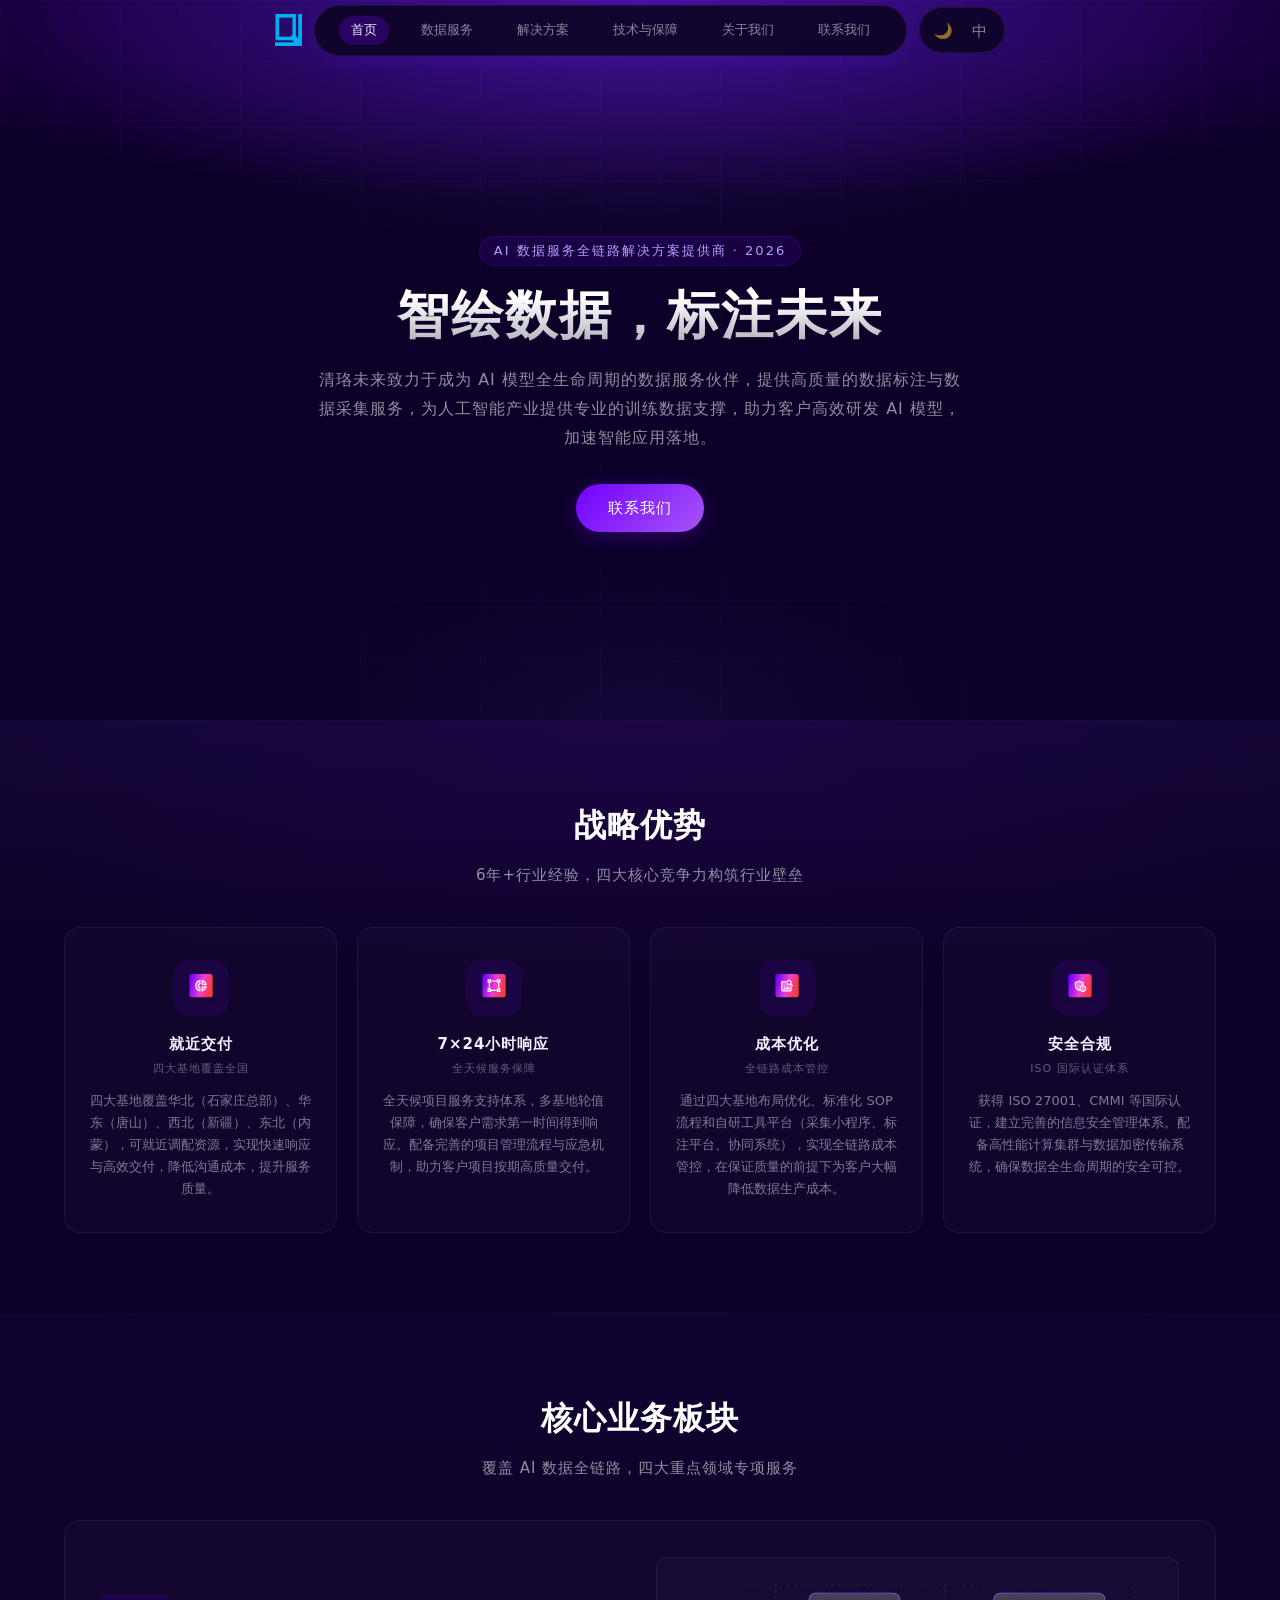
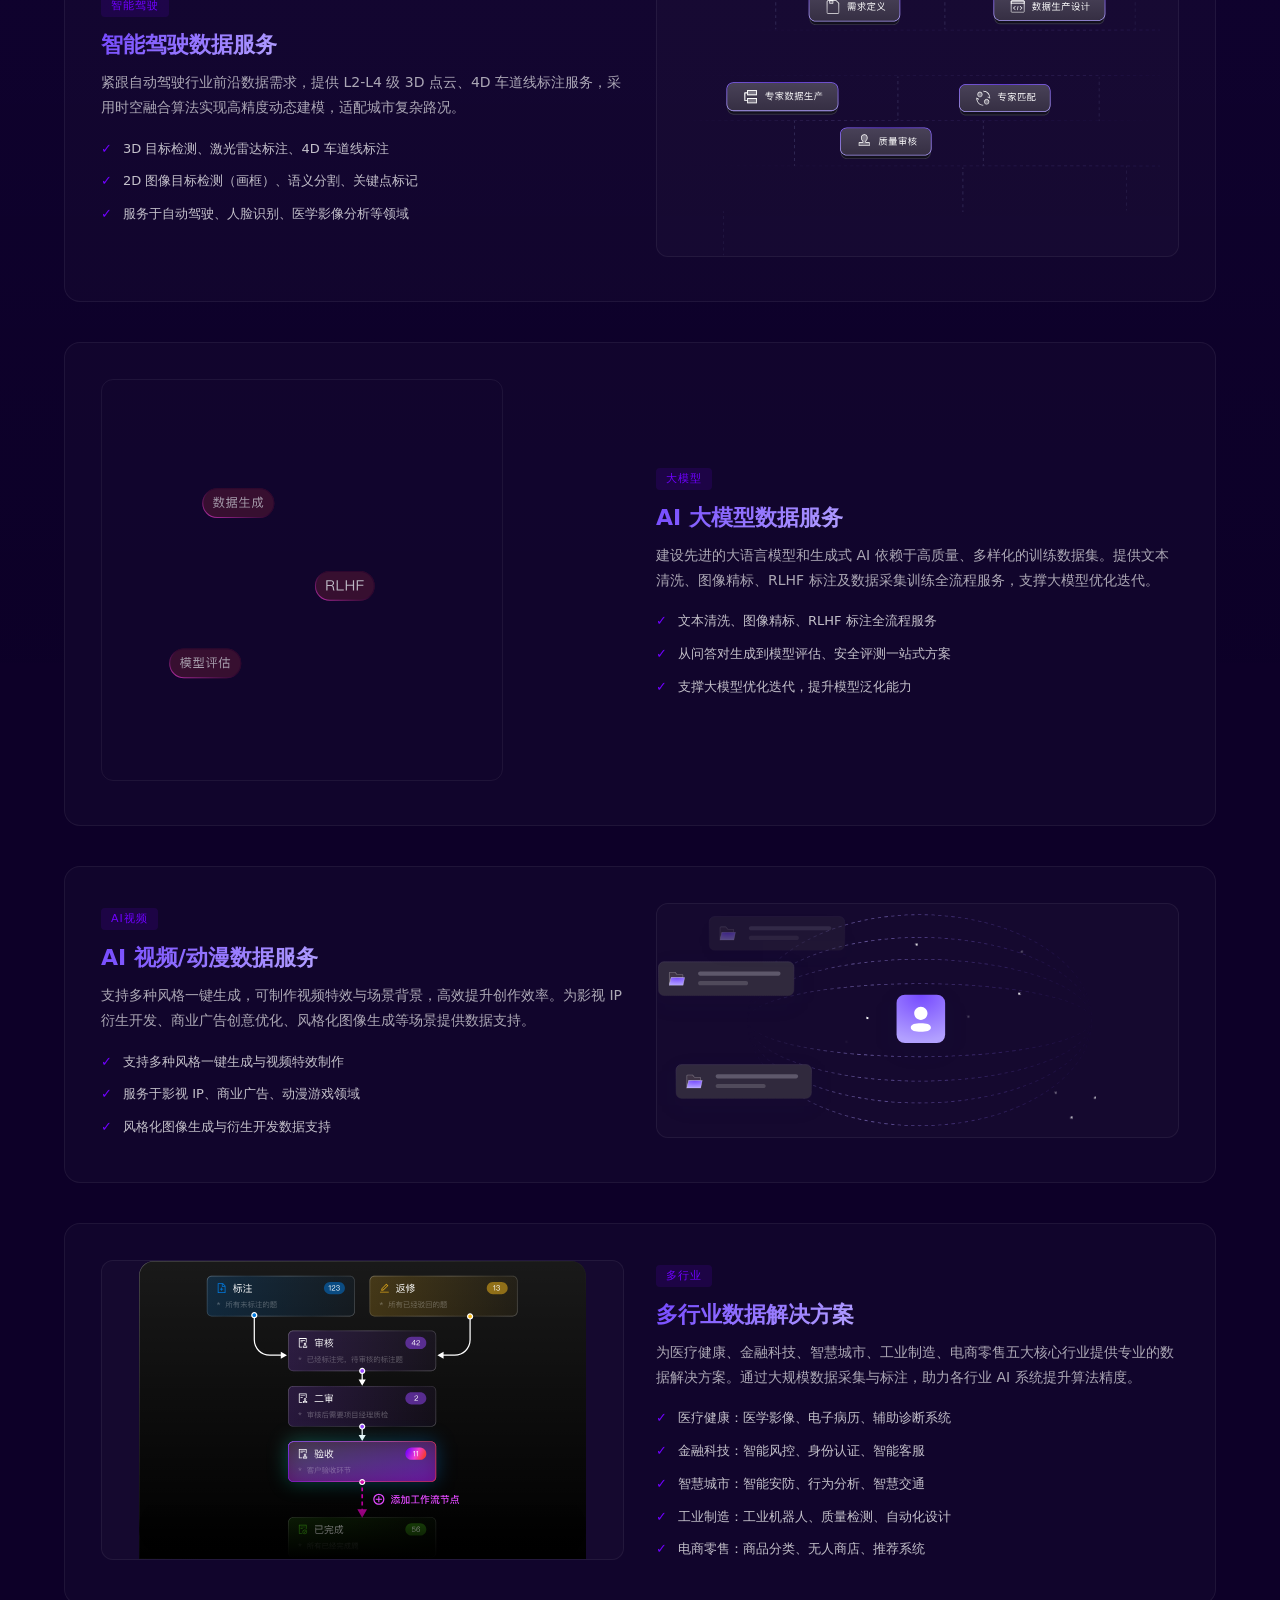
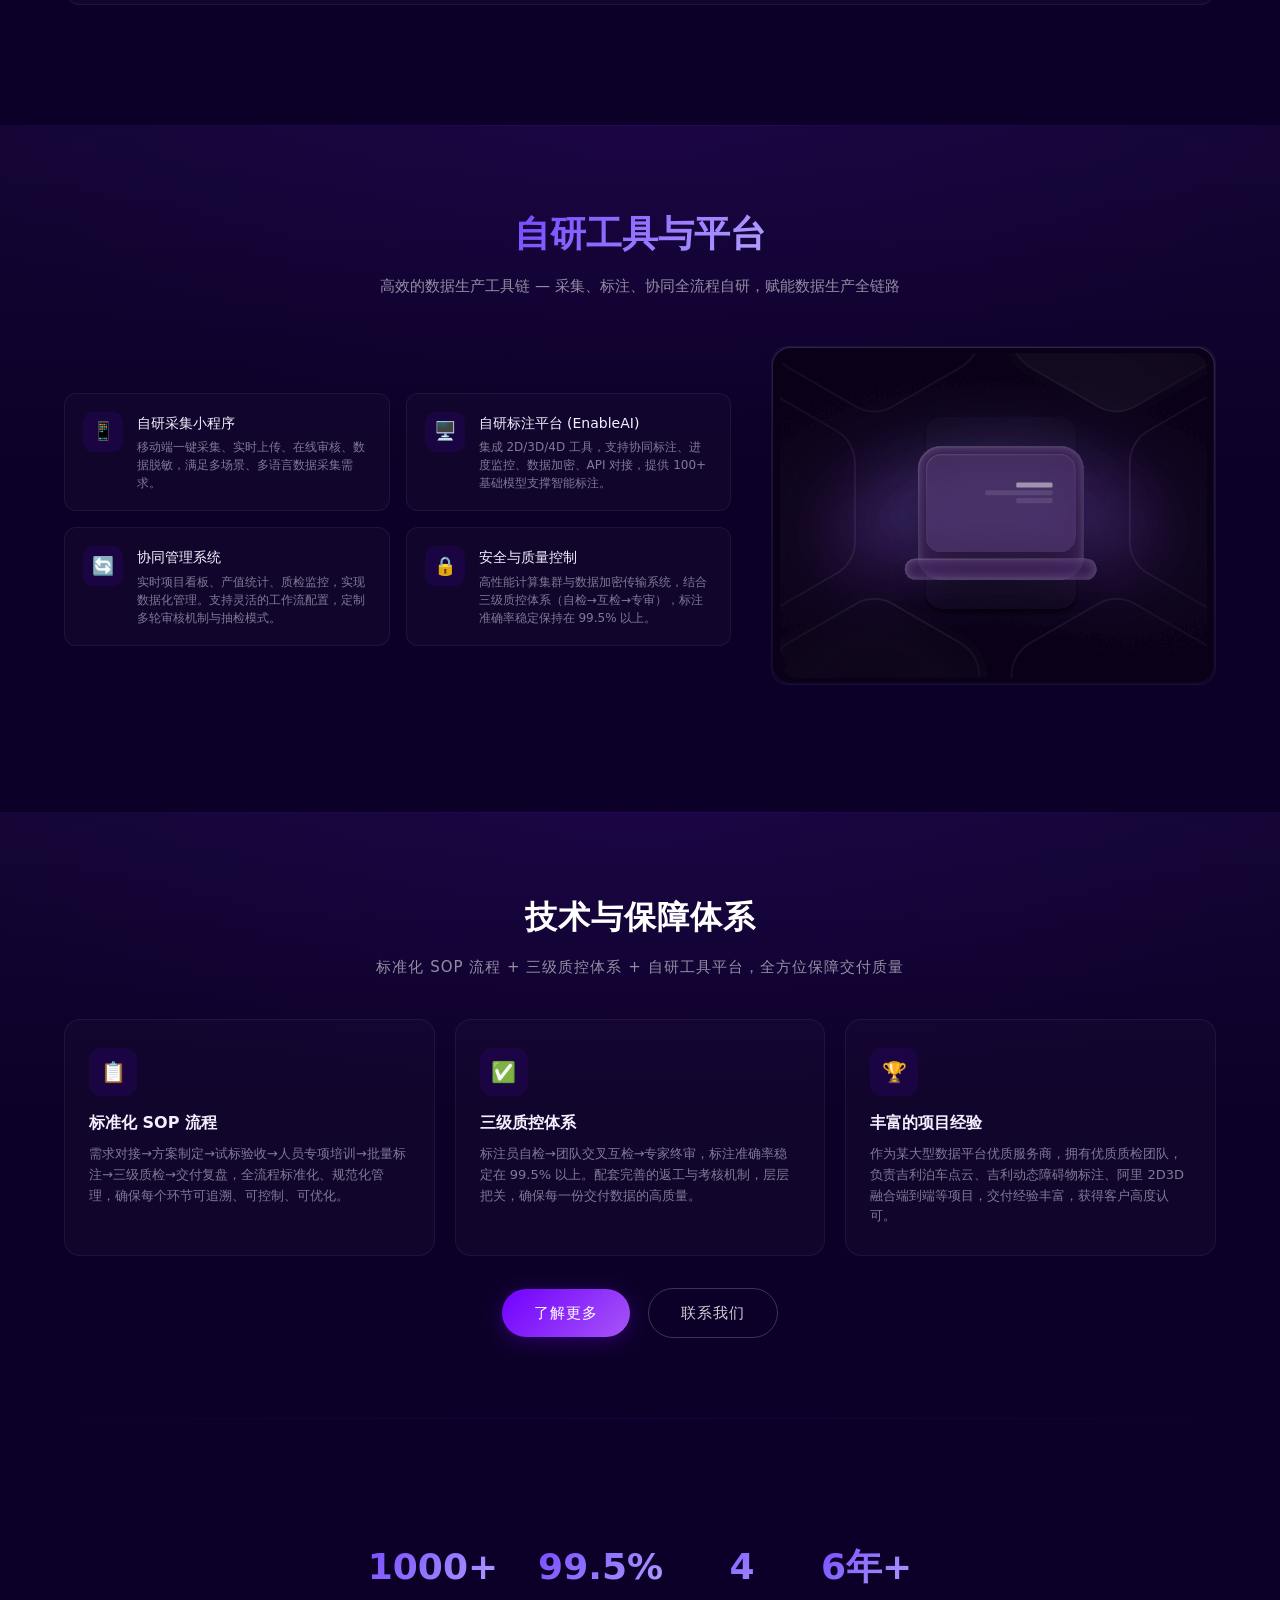
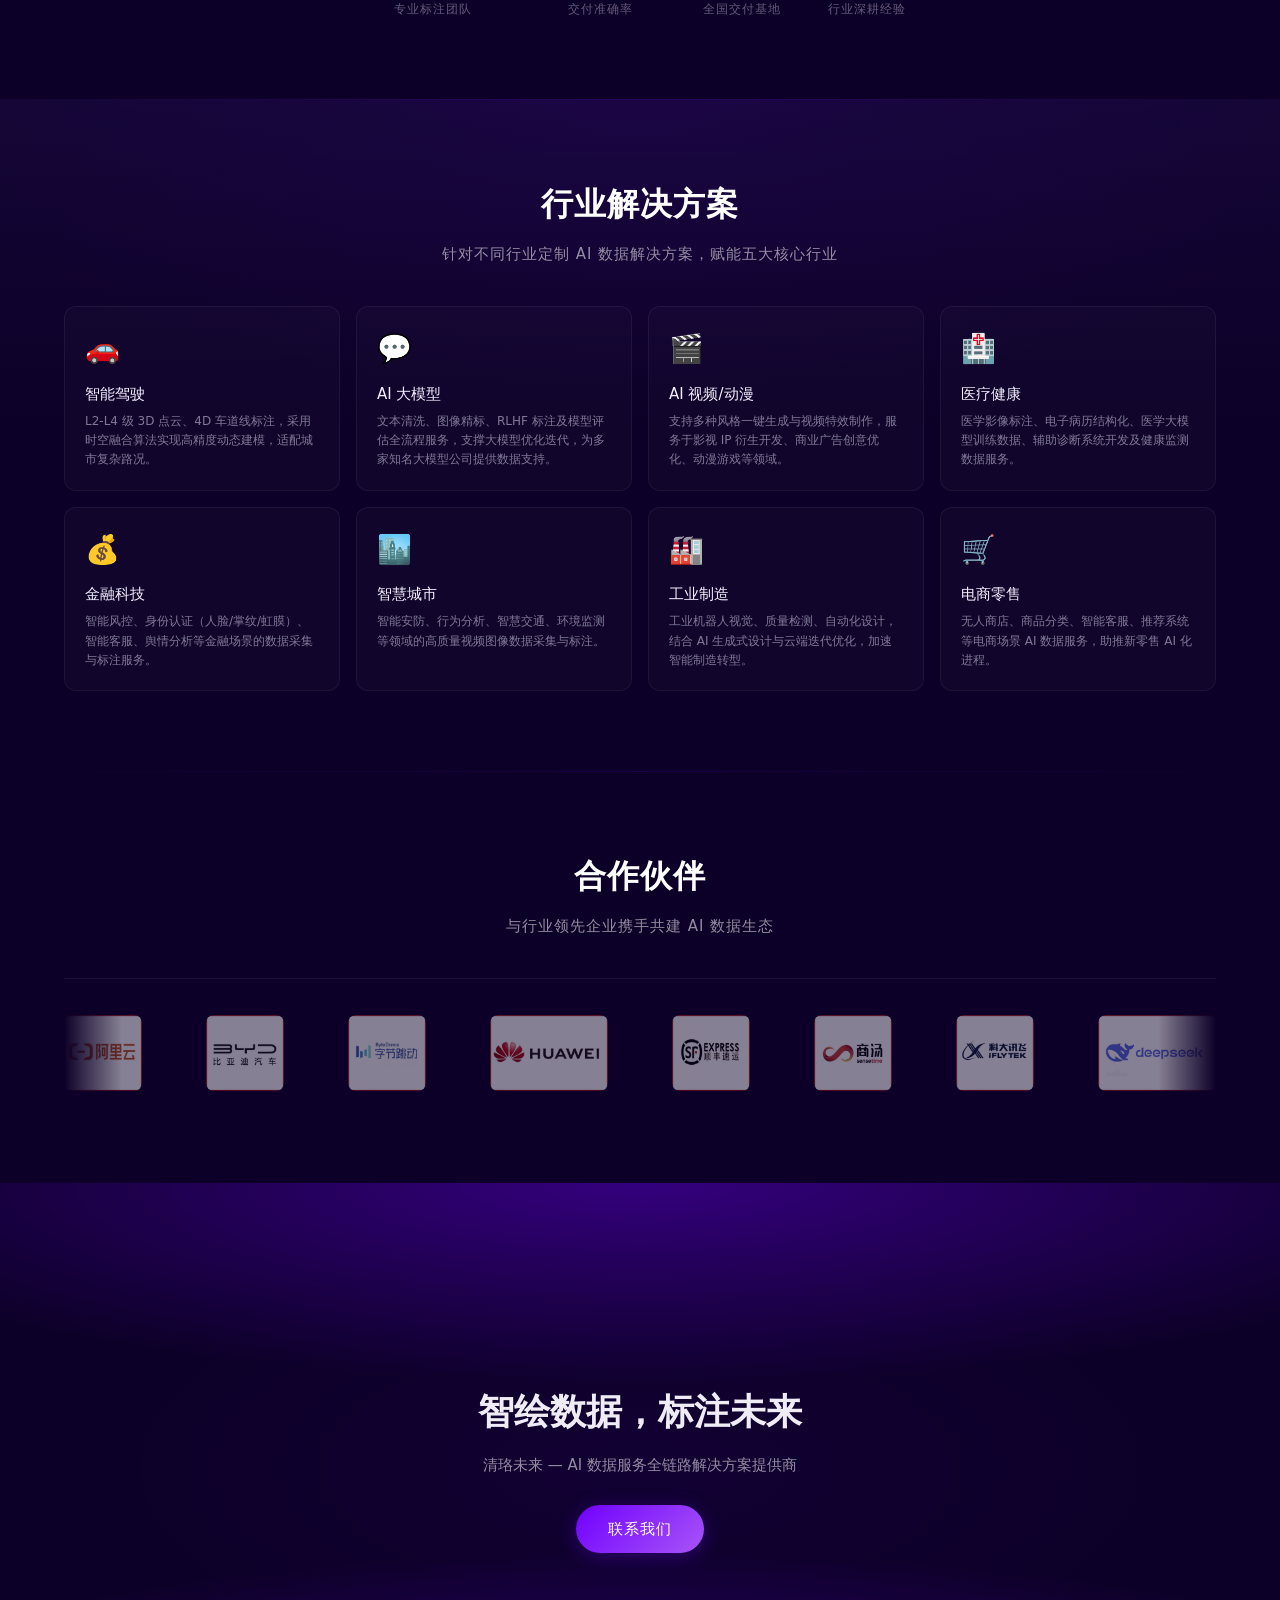
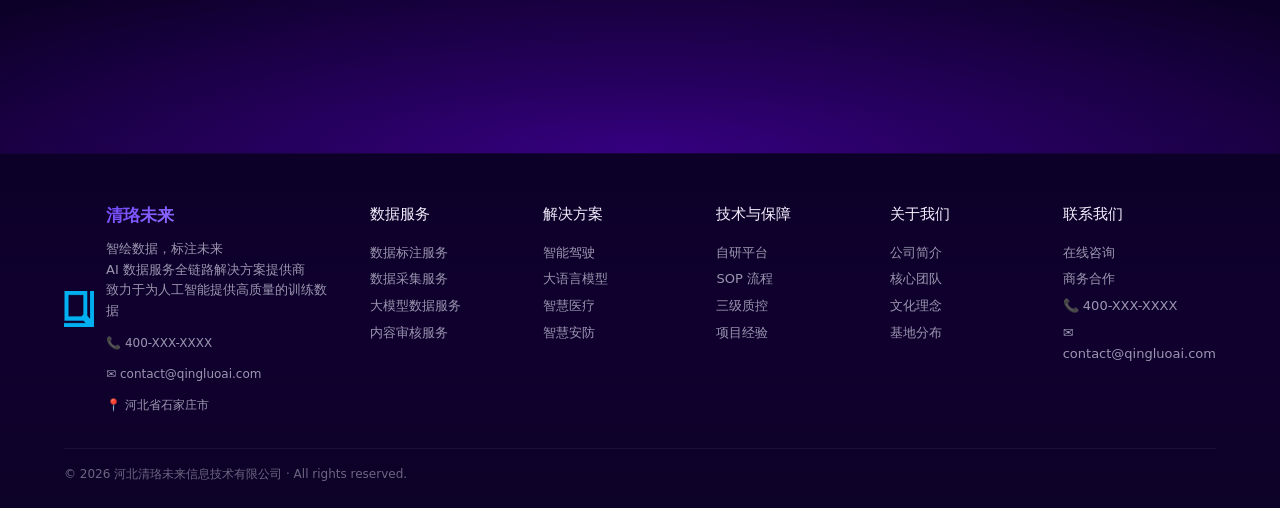
==== commit 6524167f: "feat: 添加公司LOGO与页脚排版修复 - 导航栏左上角添加公司LOGO，点击回到首页 - 页脚清珞未来左侧添加LOGO，点击回到首页 - 修复页脚文字排版，LOGO与文字左右布局 - 添加Lig" ====
--- a/index.html
+++ b/index.html
@@ -515,6 +515,9 @@
 <body class="page">
 
   <div class="nav-wrapper">
+    <a href="index.html" class="nav-logo">
+      <img src="assets/images/logo-h.png" alt="清珞未来">
+    </a>
     <div class="nav-pill">
       <a href="index.html" class="active">首页</a>
       <a href="services.html">数据服务</a>
@@ -876,13 +879,15 @@
     <div class="container">
       <div class="footer-inner">
         <div class="footer-brand">
+          <div class="footer-logo"><a href="index.html"><img src="assets/images/logo-h.png" alt="清珞未来"></a></div>
+          <div class="footer-brand-text">
           <span class="logo-text">清珞未来</span>
           <p>智绘数据，标注未来<br>AI 数据服务全链路解决方案提供商<br>致力于为人工智能提供高质量的训练数据</p>
           <div class="footer-contact">
             <span>📞 400-XXX-XXXX</span>
             <span>✉️ contact@qingluoai.com</span>
             <span>📍 河北省石家庄市</span>
-          </div>
+          </div></div>
         </div>
         <div>
           <h4>数据服务</h4>
--- a/assets/css/style.css
+++ b/assets/css/style.css
@@ -82,8 +82,24 @@
   z-index: 99999;
   display: flex;
   justify-content: center;
+  align-items: center;
   pointer-events: none;
-  gap: 8px
+  gap: 12px
+}
+
+.nav-logo {
+  pointer-events: auto;
+  display: flex;
+  align-items: center;
+  transition: opacity 0.3s ease
+}
+.nav-logo:hover {
+  opacity: 0.8
+}
+.nav-logo img {
+  height: 32px;
+  width: auto;
+  display: block
 }
 
 .nav-pill {
@@ -479,6 +495,23 @@
   margin-bottom: 32px
 }
 
+.footer-brand {
+  display: flex;
+  align-items: center;
+  gap: 12px
+}
+.footer-brand .footer-logo {
+  flex-shrink: 0
+}
+.footer-brand-text {
+  display: flex;
+  flex-direction: column
+}
+.footer-brand .footer-logo img {
+  height: 36px;
+  width: auto;
+  display: block
+}
 .footer-brand .logo-text {
   font-size: 17px;
   font-weight: 600;
@@ -782,6 +815,8 @@
 html body.light .process-step .num { color: #7000FF }
 html body.light .btn-outline { border-color: rgba(112,0,255,0.3); color: #7000FF }
 html body.light .btn-outline:hover { background: rgba(112,0,255,0.1); border-color: #7000FF; color: #7000FF }
+html body.light .nav-logo img,
+html body.light .footer-logo img { filter: brightness(0.8) }
 html body.light .partner-track-inner img { opacity: 0.6 }
 html body.light .btn-primary { color: #fff } html body.light .btn-primary:hover { color: #fff }
 html body.light .cic-value a { color: #7000FF }
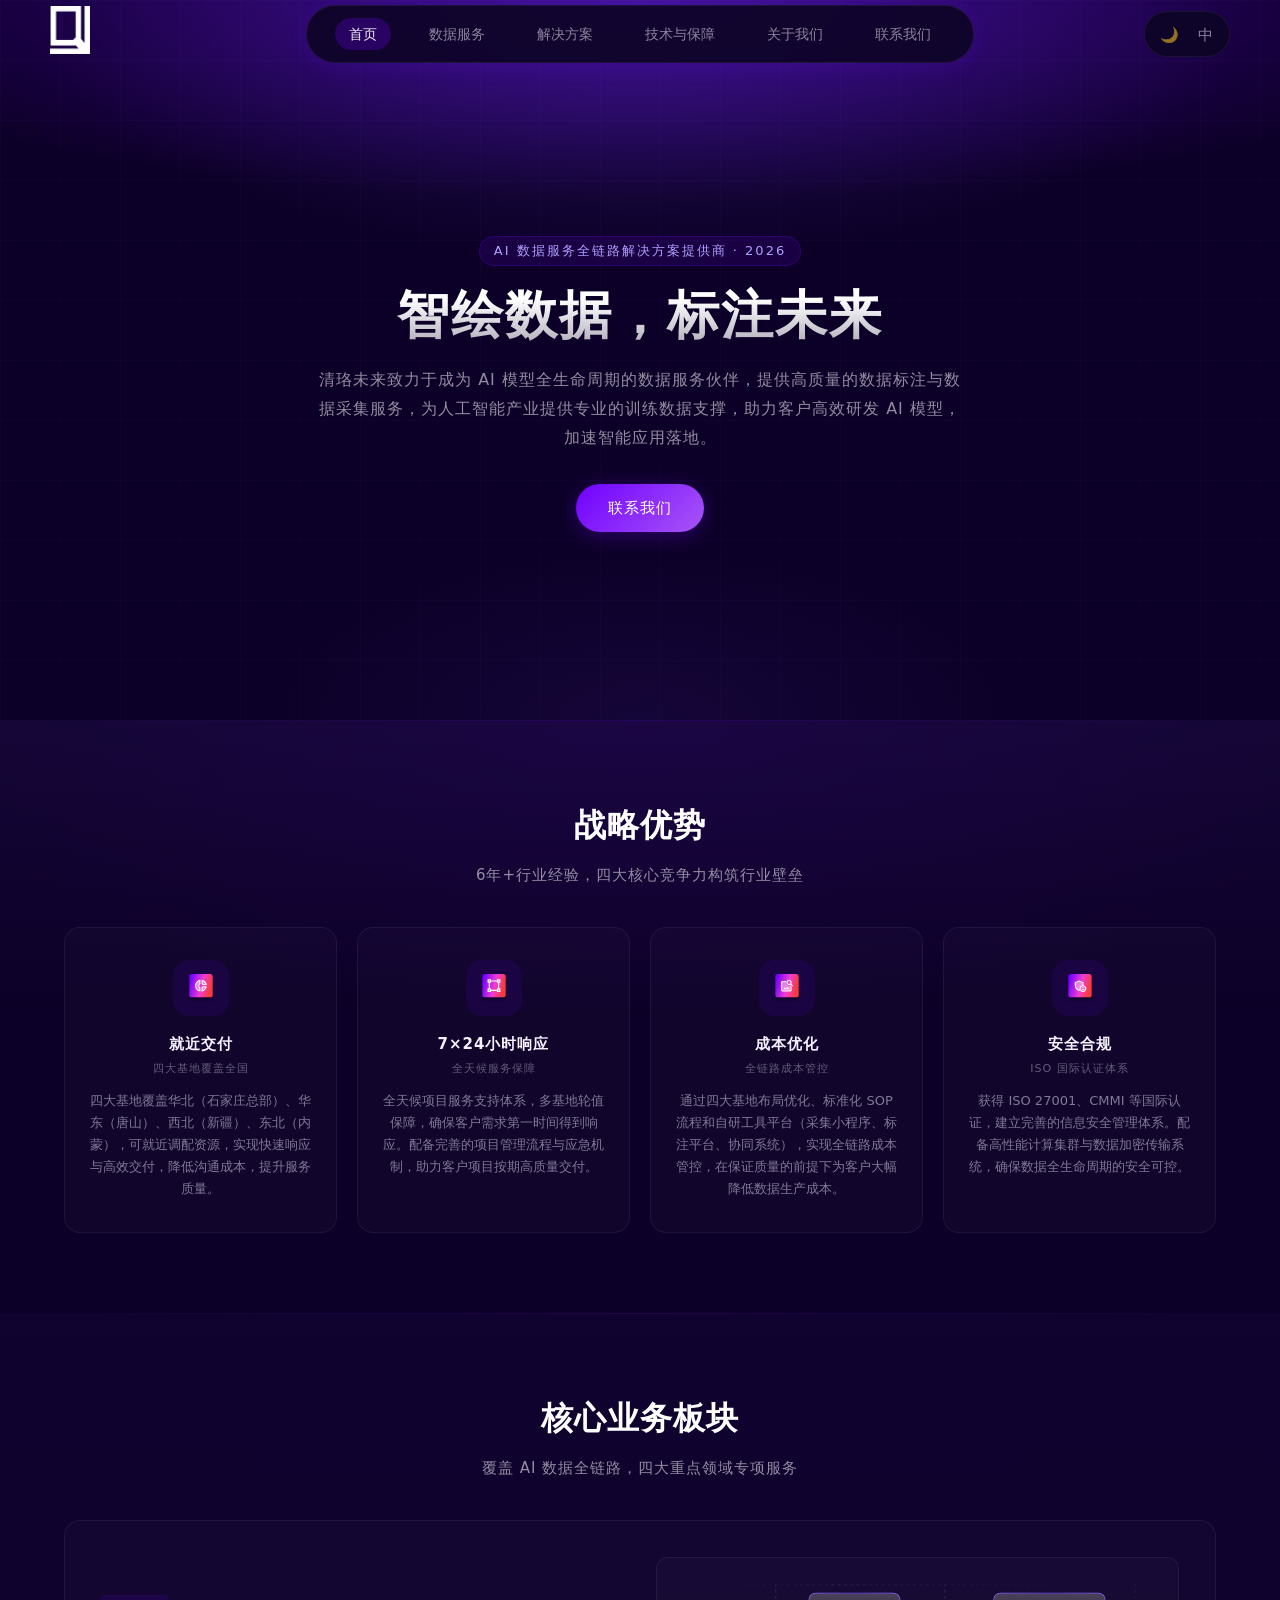
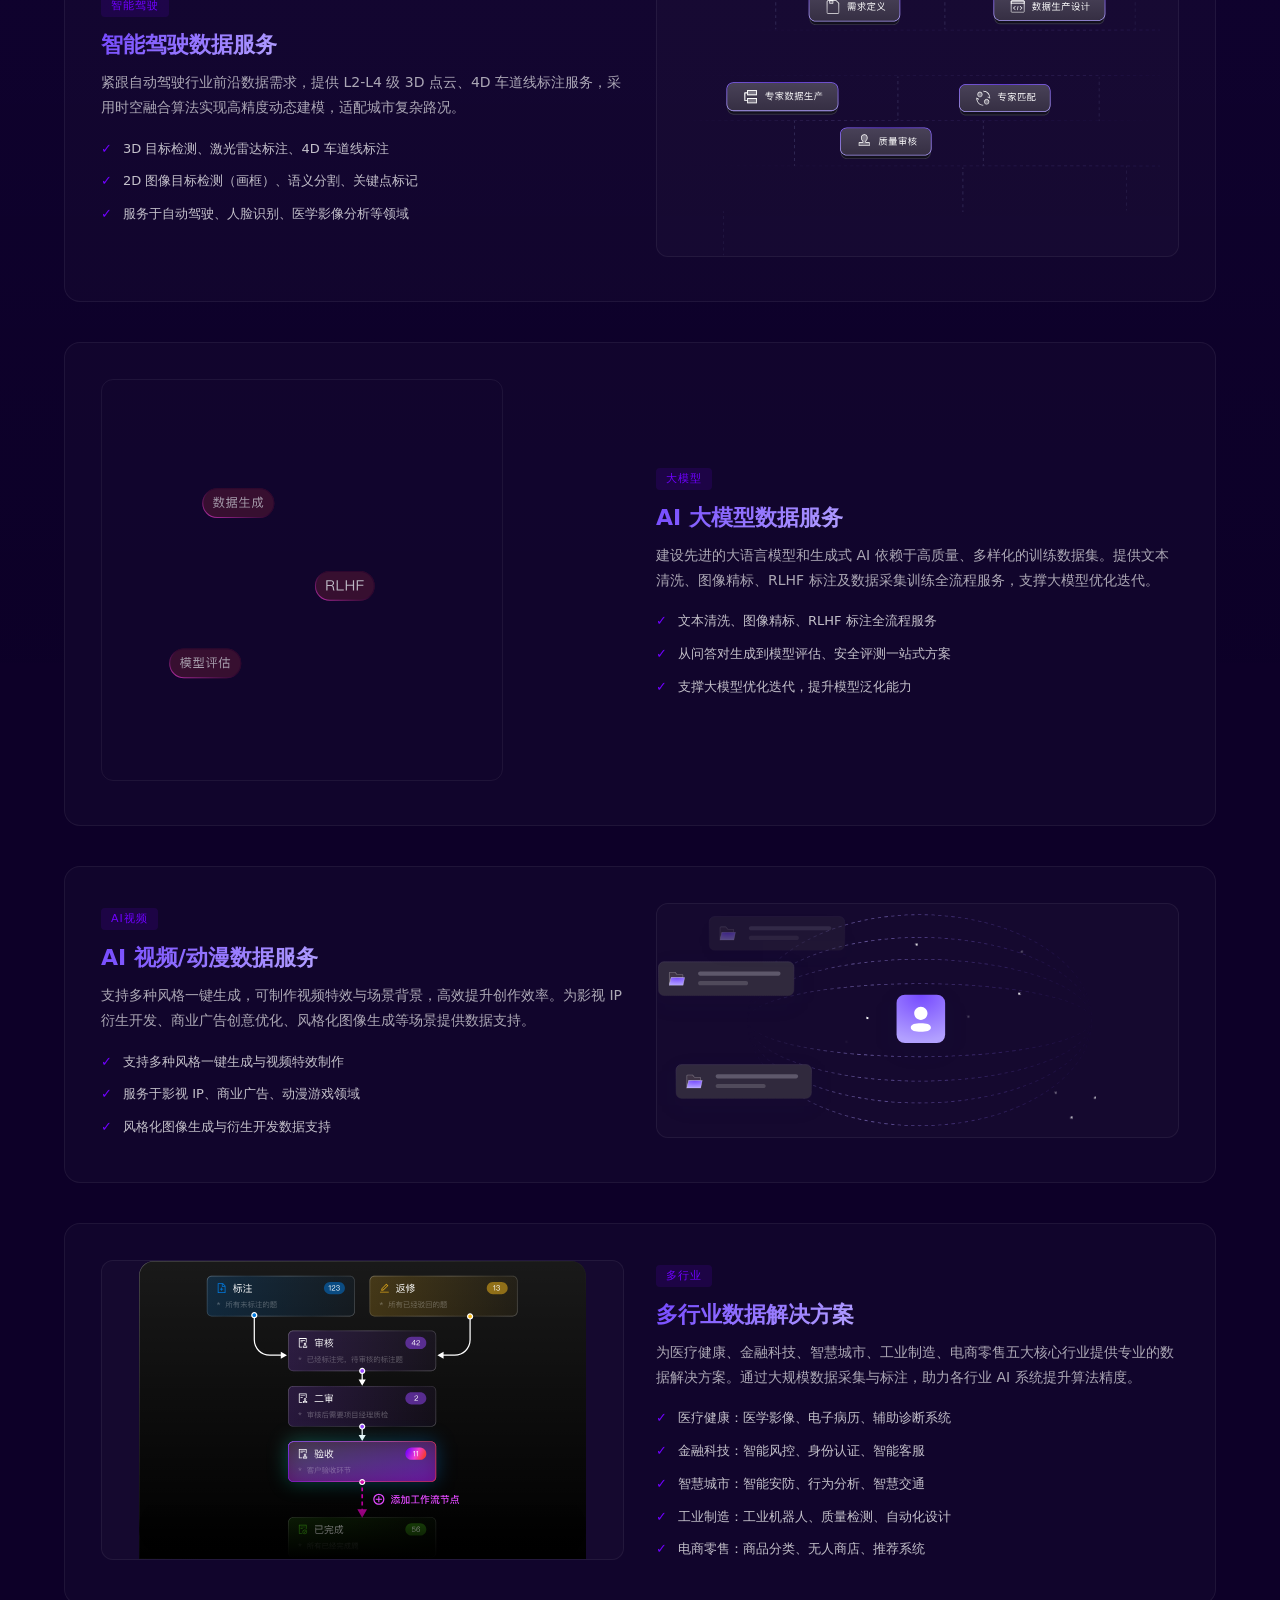
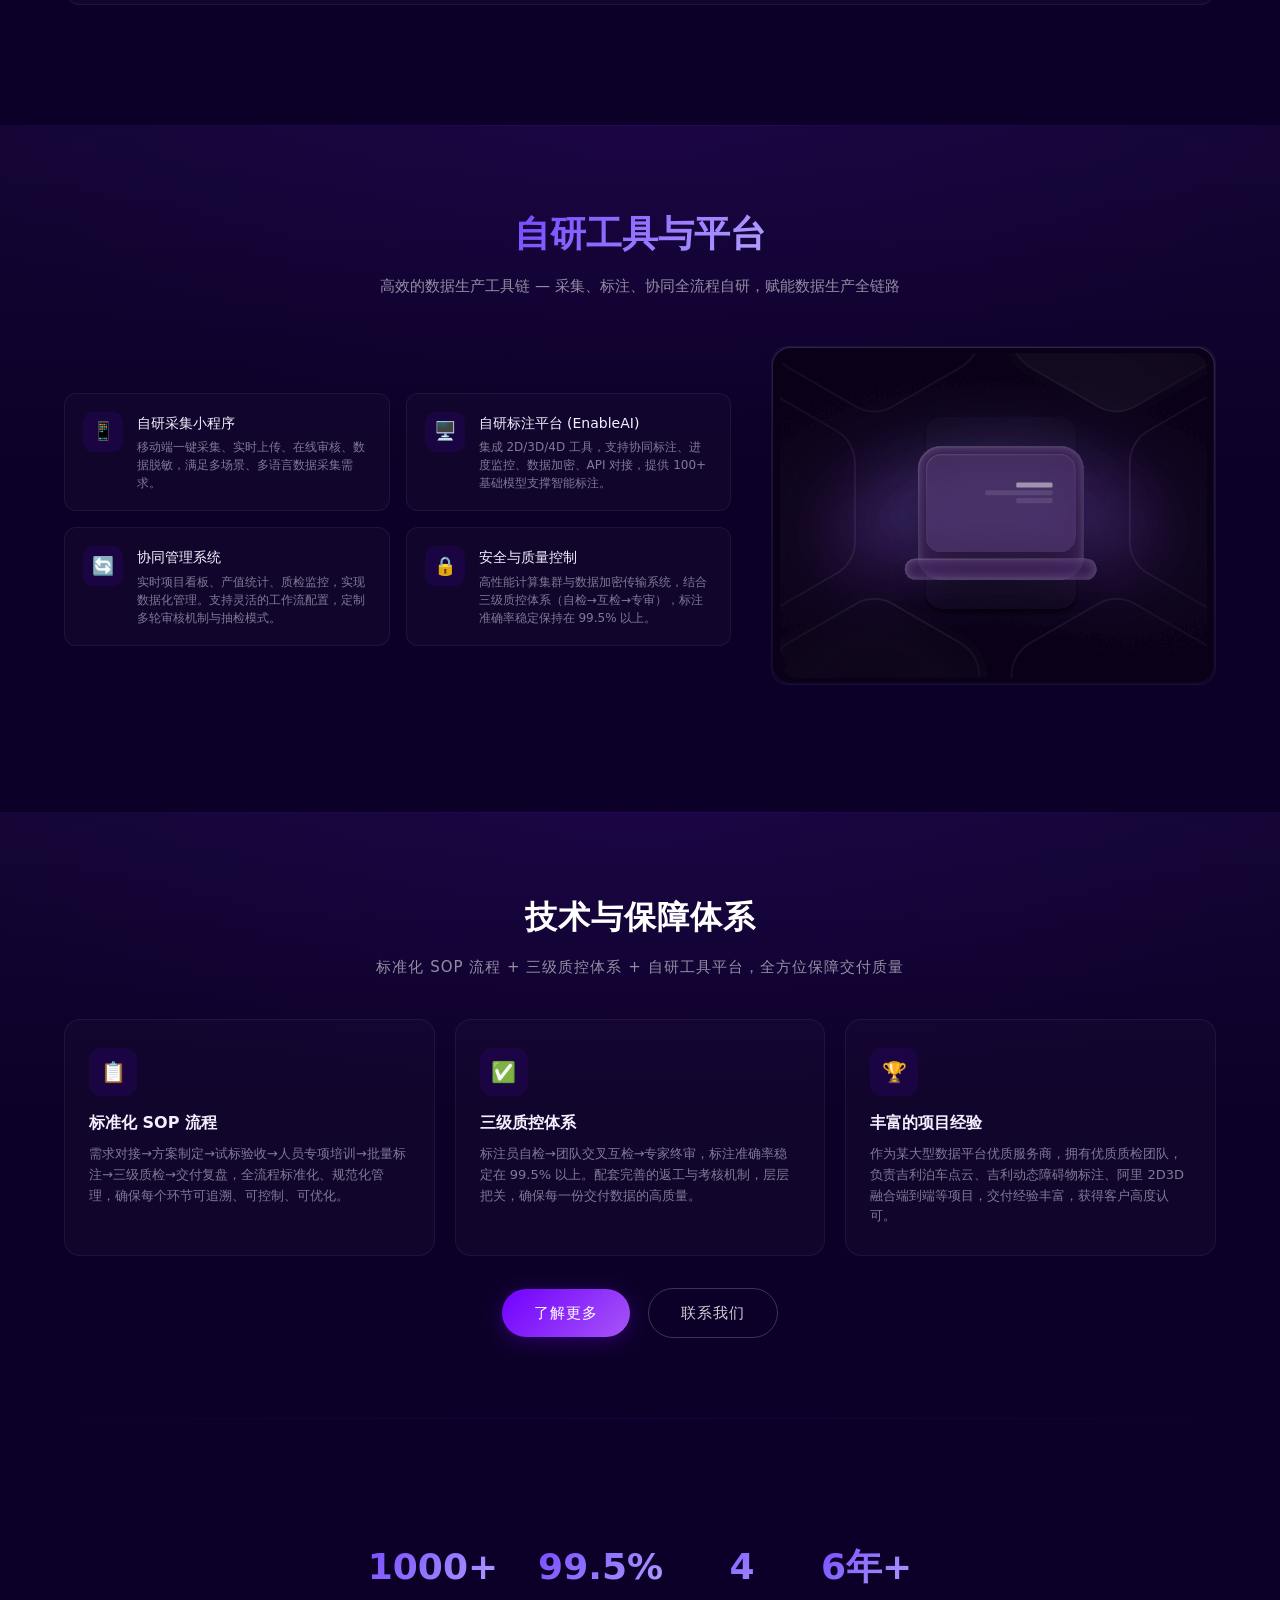
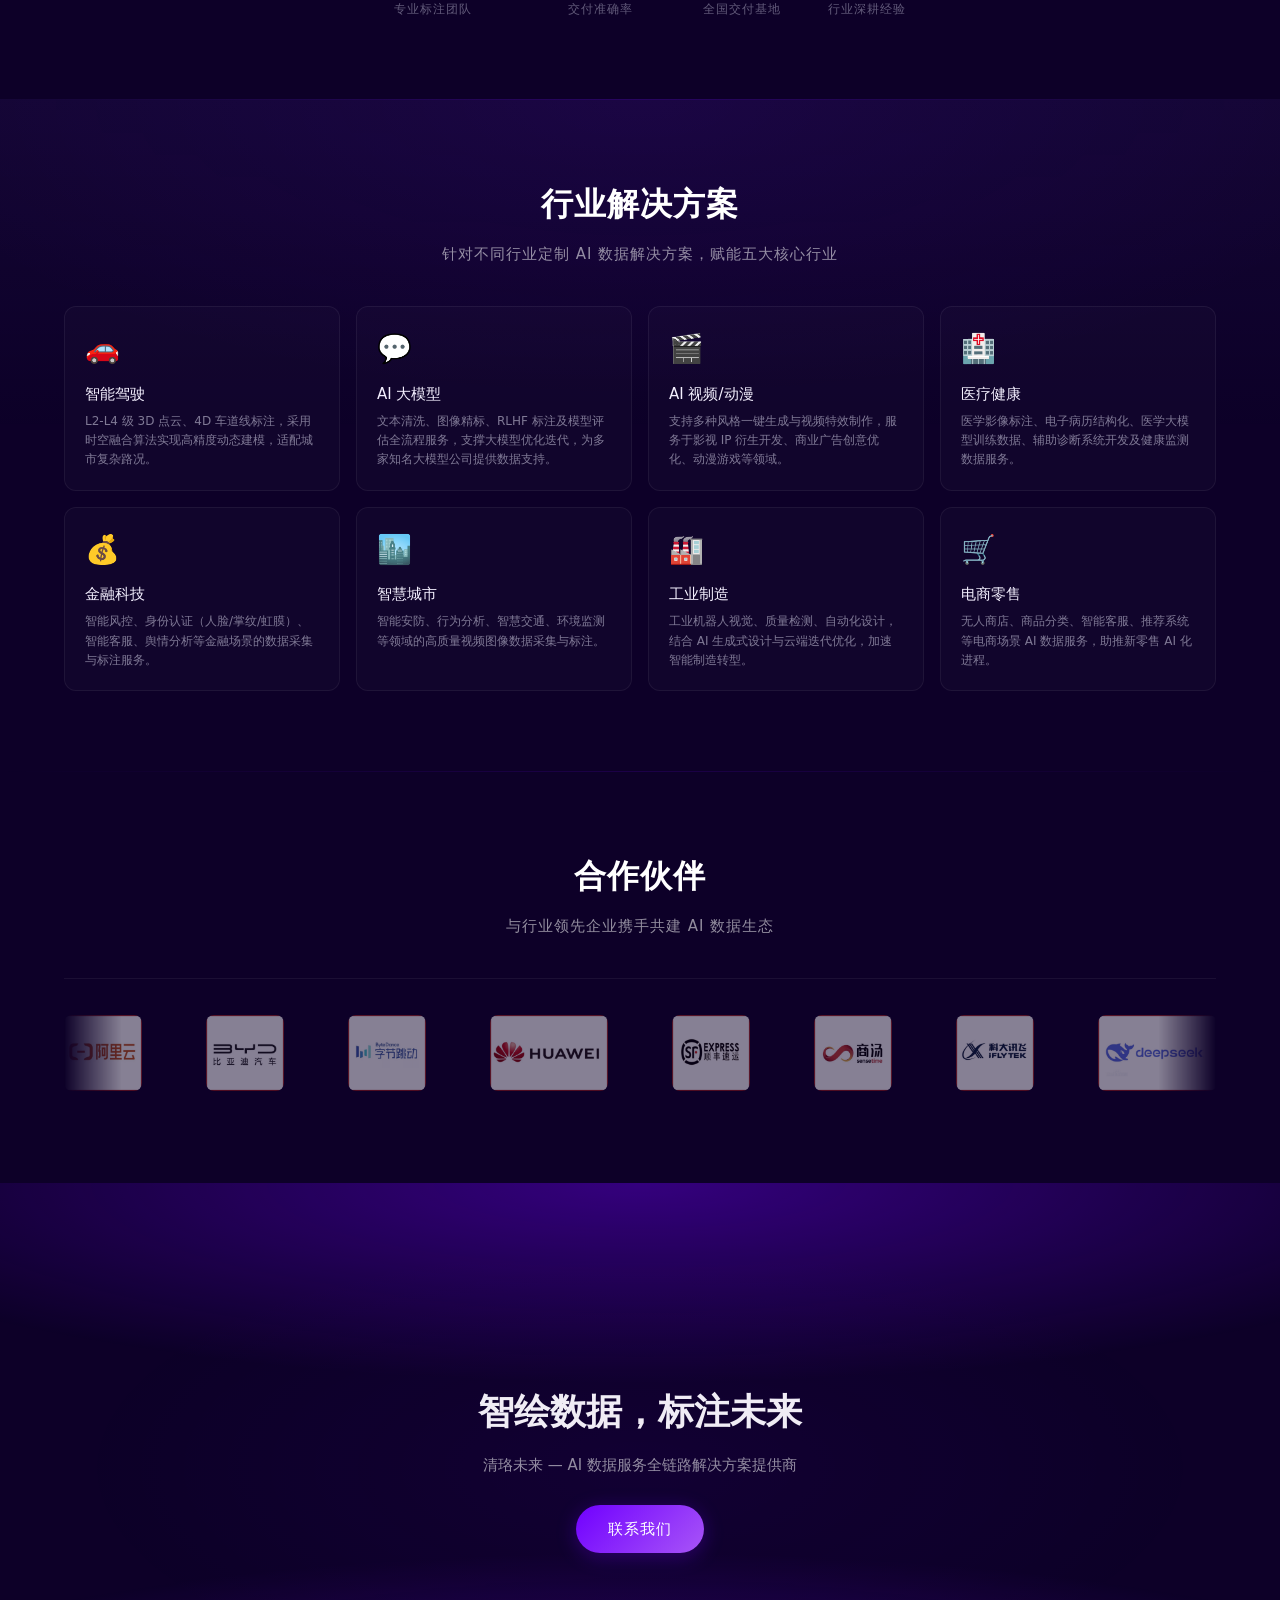
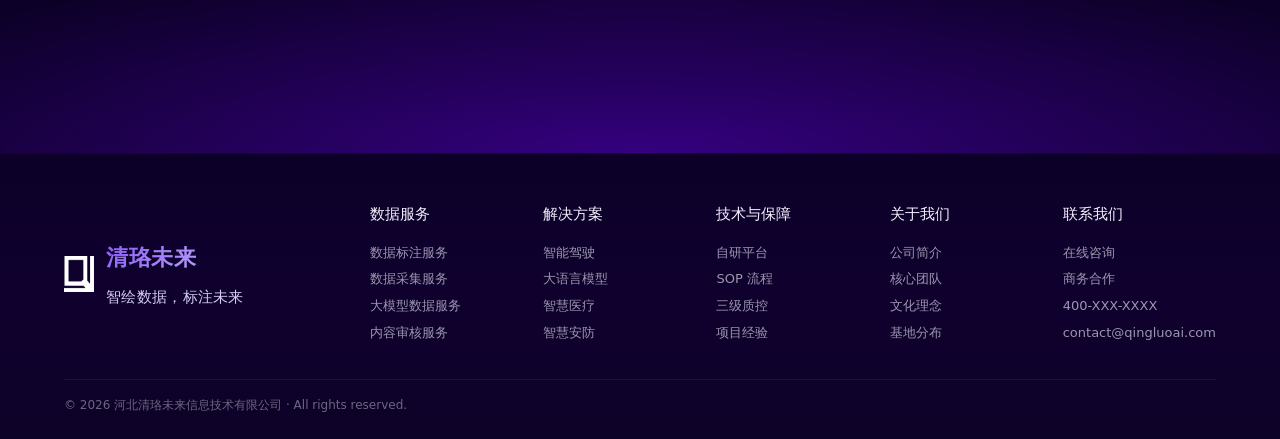
==== commit d80ae1a0: "优化项目：提取共享导航/页脚、压缩图片、清理冗余CSS和文件 - 提取导航栏和页脚为独立include.js，所有页面统一引用 - pngquant压缩所有大图，资源从18MB降至13MB - 移除a" ====
--- a/index.html
+++ b/index.html
@@ -7,7 +7,7 @@
   <title>清珞未来 - AI 数据服务全链路解决方案提供商</title>
   <meta name="description" content="河北清珞未来信息技术有限公司，AI数据服务全链路解决方案提供商，致力于提供数据标注、数据采集、大模型数据、内容审核等专业AI数据服务。">
   <link rel="icon" href="assets/images/favicon.png" type="image/png">
-  <link rel="stylesheet" href="assets/css/style.css">
+  <link rel="stylesheet" href="assets/css/style.css?v=4">
   <script src="assets/js/i18n.js"></script>
   <style>
     /* ===== Hero (index only) ===== */
@@ -512,25 +512,9 @@
   </style>
 </head>
 
-<body class="page">
-
-  <div class="nav-wrapper">
-    <a href="index.html" class="nav-logo">
-      <img src="assets/images/logo-h.png" alt="清珞未来">
-    </a>
-    <div class="nav-pill">
-      <a href="index.html" class="active">首页</a>
-      <a href="services.html">数据服务</a>
-      <a href="solutions.html">解决方案</a>
-      <a href="technology.html">技术与保障</a>
-      <a href="about.html">关于我们</a>
-      <a href="contact.html">联系我们</a>
-    </div>
-    <div class="toggle-group" id="toggles">
-      <button class="toggle-btn" id="themeToggle" onclick="switchTheme()" title="切换主题">🌙</button>
-      <button class="toggle-btn" id="langToggle" onclick="switchLang()" title="切换语言">中</button>
-    </div>
-  </div>
+<body class="page" data-page="index">
+
+  <div id="nav-placeholder"></div>
   <section class="hero">
     <div class="hero-bg"></div>
     <div class="hero-grid"></div>
@@ -875,65 +859,10 @@
     <button onclick="window.scrollTo({top:0,behavior:'smooth'})" aria-label="回到顶部">↑</button>
   </div>
 
-  <footer class="footer">
-    <div class="container">
-      <div class="footer-inner">
-        <div class="footer-brand">
-          <div class="footer-logo"><a href="index.html"><img src="assets/images/logo-h.png" alt="清珞未来"></a></div>
-          <div class="footer-brand-text">
-          <span class="logo-text">清珞未来</span>
-          <p>智绘数据，标注未来<br>AI 数据服务全链路解决方案提供商<br>致力于为人工智能提供高质量的训练数据</p>
-          <div class="footer-contact">
-            <span>📞 400-XXX-XXXX</span>
-            <span>✉️ contact@qingluoai.com</span>
-            <span>📍 河北省石家庄市</span>
-          </div></div>
-        </div>
-        <div>
-          <h4>数据服务</h4>
-          <a href="services.html">数据标注服务</a>
-          <a href="services.html">数据采集服务</a>
-          <a href="services.html">大模型数据服务</a>
-          <a href="services.html">内容审核服务</a>
-        </div>
-        <div>
-          <h4>解决方案</h4>
-          <a href="solutions.html">智能驾驶</a>
-          <a href="solutions.html">大语言模型</a>
-          <a href="solutions.html">智慧医疗</a>
-          <a href="solutions.html">智慧安防</a>
-        </div>
-        <div>
-          <h4>技术与保障</h4>
-          <a href="technology.html">自研平台</a>
-          <a href="technology.html">SOP 流程</a>
-          <a href="technology.html">三级质控</a>
-          <a href="technology.html">项目经验</a>
-        </div>
-        <div>
-          <h4>关于我们</h4>
-          <a href="about.html">公司简介</a>
-          <a href="about.html">核心团队</a>
-          <a href="about.html#culture">文化理念</a>
-          <a href="about.html#bases">基地分布</a>
-        </div>
-        <div>
-          <h4>联系我们</h4>
-          <a href="contact.html">在线咨询</a>
-          <a href="contact.html">商务合作</a>
-          <span style="display:block;color:#9B96B0;font-size:13px;padding:3px 0">📞 400-XXX-XXXX</span>
-          <span style="display:block;color:#9B96B0;font-size:13px;padding:3px 0">✉️ contact@qingluoai.com</span>
-        </div>
-      </div>
-      <div class="footer-bottom">
-        <p>© 2026 河北清珞未来信息技术有限公司 · All rights reserved.</p>
-      </div>
-    </div>
-  </footer>
-
+  <div id="footer-placeholder"></div>
+
+  <script src="assets/js/include.js"></script>
   <script>
-    (function () {function r() {var e = document.querySelectorAll('.ql-reveal,.ql-slide,.ql-scale'); if (!e.length) return; var obs = new IntersectionObserver(function (n) {n.forEach(function (t) {t.isIntersecting && (t.target.classList.add('show'))})}, {threshold: .15}); e.forEach(function (el) {obs.observe(el)})} document.readyState === 'loading' ? document.addEventListener('DOMContentLoaded', r) : r(); setTimeout(r, 1e3)})();
-
     /* Back to top */
     (function () {
       var btn = document.getElementById('backToTop');
@@ -950,22 +879,6 @@
       el.onmouseenter = function () { el.classList.add('paused'); };
       el.onmouseleave = function () { el.classList.remove('paused'); };
     })();
-
-    /* Theme toggle */
-    var themeBtn = document.getElementById('themeToggle');
-    if (themeBtn) {
-      if (localStorage.getItem('theme') === 'light') { document.body.classList.add('light'); themeBtn.textContent = '☀️'; }
-      window.switchTheme = function () {
-        document.body.classList.toggle('light');
-        var isLight = document.body.classList.contains('light');
-        themeBtn.textContent = isLight ? '☀️' : '🌙';
-        localStorage.setItem('theme', isLight ? 'light' : 'dark');
-      };
-    }
-
-    /* Lang toggle */
-    
-    
   </script>
 </body>
 
--- a/assets/css/style.css
+++ b/assets/css/style.css
@@ -88,6 +88,10 @@
 }
 
 .nav-logo {
+  position: absolute;
+  left: 50px;
+  top: -8px;
+  bottom: 0;
   pointer-events: auto;
   display: flex;
   align-items: center;
@@ -97,16 +101,17 @@
   opacity: 0.8
 }
 .nav-logo img {
-  height: 32px;
-  width: auto;
-  display: block
+  width: 40px;
+  height: auto;
+  display: block;
+  filter: brightness(0) invert(1)
 }
 
 .nav-pill {
   display: flex;
   align-items: center;
-  gap: 20px;
-  padding: 10px 24px;
+  gap: 24px;
+  padding: 12px 28px;
   background: var(--nav-bg);
   border: 1px solid var(--border-color);
   border-radius: 40px;
@@ -115,9 +120,9 @@
 }
 
 .nav-pill a {
-  padding: 4px 12px;
+  padding: 5px 14px;
   color: var(--text-secondary);
-  font-size: 13px;
+  font-size: 14px;
   font-weight: 500;
   cursor: pointer;
   transition: all 0.3s ease;
@@ -133,6 +138,8 @@
 
 /* ===== Toggle Buttons ===== */
 .toggle-group {
+  position: absolute;
+  right: 50px;
   display: flex;
   gap: 4px;
   pointer-events: auto;
@@ -510,24 +517,28 @@
 .footer-brand .footer-logo img {
   height: 36px;
   width: auto;
-  display: block
+  display: block;
+  filter: brightness(0) invert(1)
 }
 .footer-brand .logo-text {
-  font-size: 17px;
-  font-weight: 600;
-  background: linear-gradient(135deg, #7549ff, #b2a0ff);
+  font-size: 22px;
+  font-weight: 700;
+  background: linear-gradient(135deg, #8b5cf6, #c4b5fd);
   -webkit-background-clip: text;
   -webkit-text-fill-color: transparent;
   background-clip: text;
   margin-bottom: 10px;
-  display: block
+  display: block;
+  letter-spacing: 0.5px
 }
 
 .footer-brand p {
-  color: #9B96B0;
-  font-size: 13px;
+  color: #d4ccf0;
+  font-size: 15px;
+  font-weight: 500;
   line-height: 1.6;
-  max-width: 280px
+  max-width: 280px;
+  letter-spacing: 0.3px
 }
 
 .footer h4 {
@@ -576,6 +587,140 @@
   display: flex;
   align-items: center;
   gap: 4px
+}
+
+.footer .contact-info {
+  display: block;
+  color: #9B96B0;
+  font-size: 13px;
+  padding: 3px 0
+}
+
+/* ===== Tech & Utility Classes ===== */
+.sop-grid {
+  display: grid;
+  grid-template-columns: repeat(7, 1fr);
+  gap: 8px;
+  margin-bottom: 24px
+}
+
+.sop-step {
+  text-align: center;
+  padding: 12px 6px;
+  background: rgba(255,255,255,0.02);
+  border: 1px solid rgba(255,255,255,0.06);
+  border-radius: 8px;
+  font-size: 12px
+}
+
+.sop-num {
+  width: 24px;
+  height: 24px;
+  border-radius: 50%;
+  background: rgba(112,0,255,0.2);
+  color: #7000FF;
+  display: flex;
+  align-items: center;
+  justify-content: center;
+  margin: 0 auto 6px;
+  font-weight: 700;
+  font-size: 11px
+}
+
+.tech-img-grid {
+  display: grid;
+  grid-template-columns: 1fr 1fr 1fr;
+  gap: 16px;
+  margin-top: 24px
+}
+
+.tech-img-card {
+  text-align: center
+}
+
+.tech-img-card img {
+  max-height: 360px;
+  object-fit: contain;
+  background: rgba(255,255,255,0.02)
+}
+
+.tech-img-caption {
+  margin-top: 10px;
+  color: rgba(155,150,176,0.7);
+  font-size: 13px;
+  line-height: 1.5
+}
+
+.img-bottom-wrap {
+  margin-top: 24px;
+  text-align: center
+}
+
+.img-bottom-wrap img {
+  max-width: 800px;
+  display: inline-block
+}
+
+.img-bottom-caption {
+  margin-top: 8px;
+  color: rgba(155,150,176,0.6);
+  font-size: 12px
+}
+
+.card-sm {
+  padding: 16px
+}
+
+.card-sm h3,
+.card-sm-title {
+  font-size: 14px;
+  font-weight: 600;
+  color: #F4F0FF;
+  margin-bottom: 4px
+}
+
+.card-sm p,
+.card-sm-text {
+  font-size: 12px;
+  color: rgba(155,150,176,0.8);
+  line-height: 1.7
+}
+
+.service-img-caption {
+  color: rgba(155,150,176,0.5);
+  font-size: 12px;
+  text-align: center;
+  margin-top: 6px
+}
+
+.sub-grid-2 {
+  display: grid;
+  grid-template-columns: 1fr 1fr;
+  gap: 12px;
+  align-content: start
+}
+
+body.light .sop-step {
+  background: rgba(255,255,255,0.8);
+  border-color: rgba(112,0,255,0.1)
+}
+
+body.light .sop-num {
+  background: rgba(112,0,255,0.1)
+}
+
+body.light .tech-img-card img {
+  background: #fff
+}
+
+body.light .card-sm h3,
+body.light .card-sm-title {
+  color: #1a1035
+}
+
+body.light .card-sm p,
+body.light .card-sm-text {
+  color: rgba(26,16,53,0.7)
 }
 
 /* ===== Back to Top ===== */
@@ -736,7 +881,10 @@
 html body.light .footer h4 { color: #1a1035 }
 html body.light .footer a { color: rgba(26,16,53,0.6) }
 html body.light .footer a:hover { color: #7000FF }
-html body.light .footer-brand p { color: rgba(26,16,53,0.6) }
+html body.light .nav-logo img { filter: brightness(0) }
+html body.light .footer-logo img { filter: brightness(0) }
+html body.light .footer-brand p { color: rgba(60,30,120,0.85); font-weight: 500 }
+html body.light .footer .contact-info { color: rgba(26,16,53,0.6) }
 html body.light .footer-contact span { color: rgba(26,16,53,0.5) }
 html body.light .footer-bottom p { color: rgba(26,16,53,0.4) }
 html body.light .section-alt { background: linear-gradient(180deg, rgba(117,73,255,0.04) 0%, transparent 50%) }
@@ -815,8 +963,6 @@
 html body.light .process-step .num { color: #7000FF }
 html body.light .btn-outline { border-color: rgba(112,0,255,0.3); color: #7000FF }
 html body.light .btn-outline:hover { background: rgba(112,0,255,0.1); border-color: #7000FF; color: #7000FF }
-html body.light .nav-logo img,
-html body.light .footer-logo img { filter: brightness(0.8) }
 html body.light .partner-track-inner img { opacity: 0.6 }
 html body.light .btn-primary { color: #fff } html body.light .btn-primary:hover { color: #fff }
 html body.light .cic-value a { color: #7000FF }
